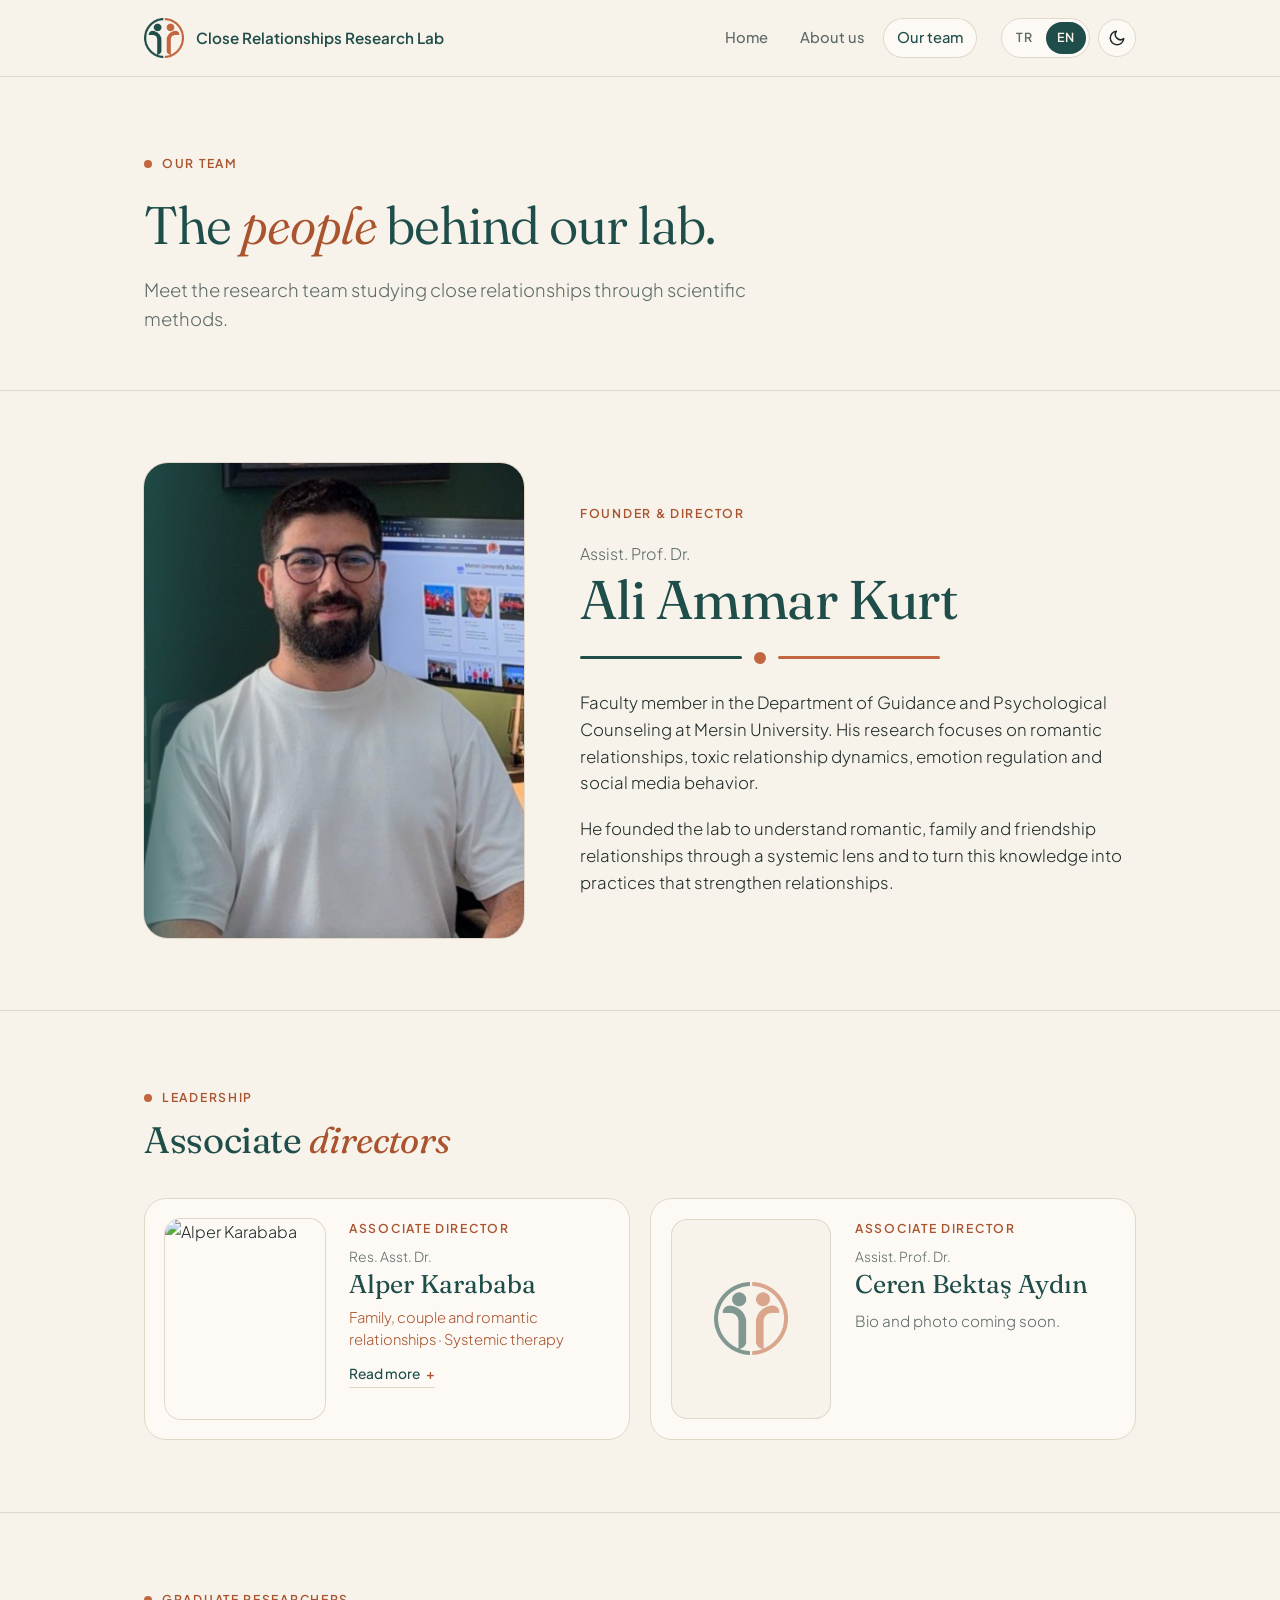
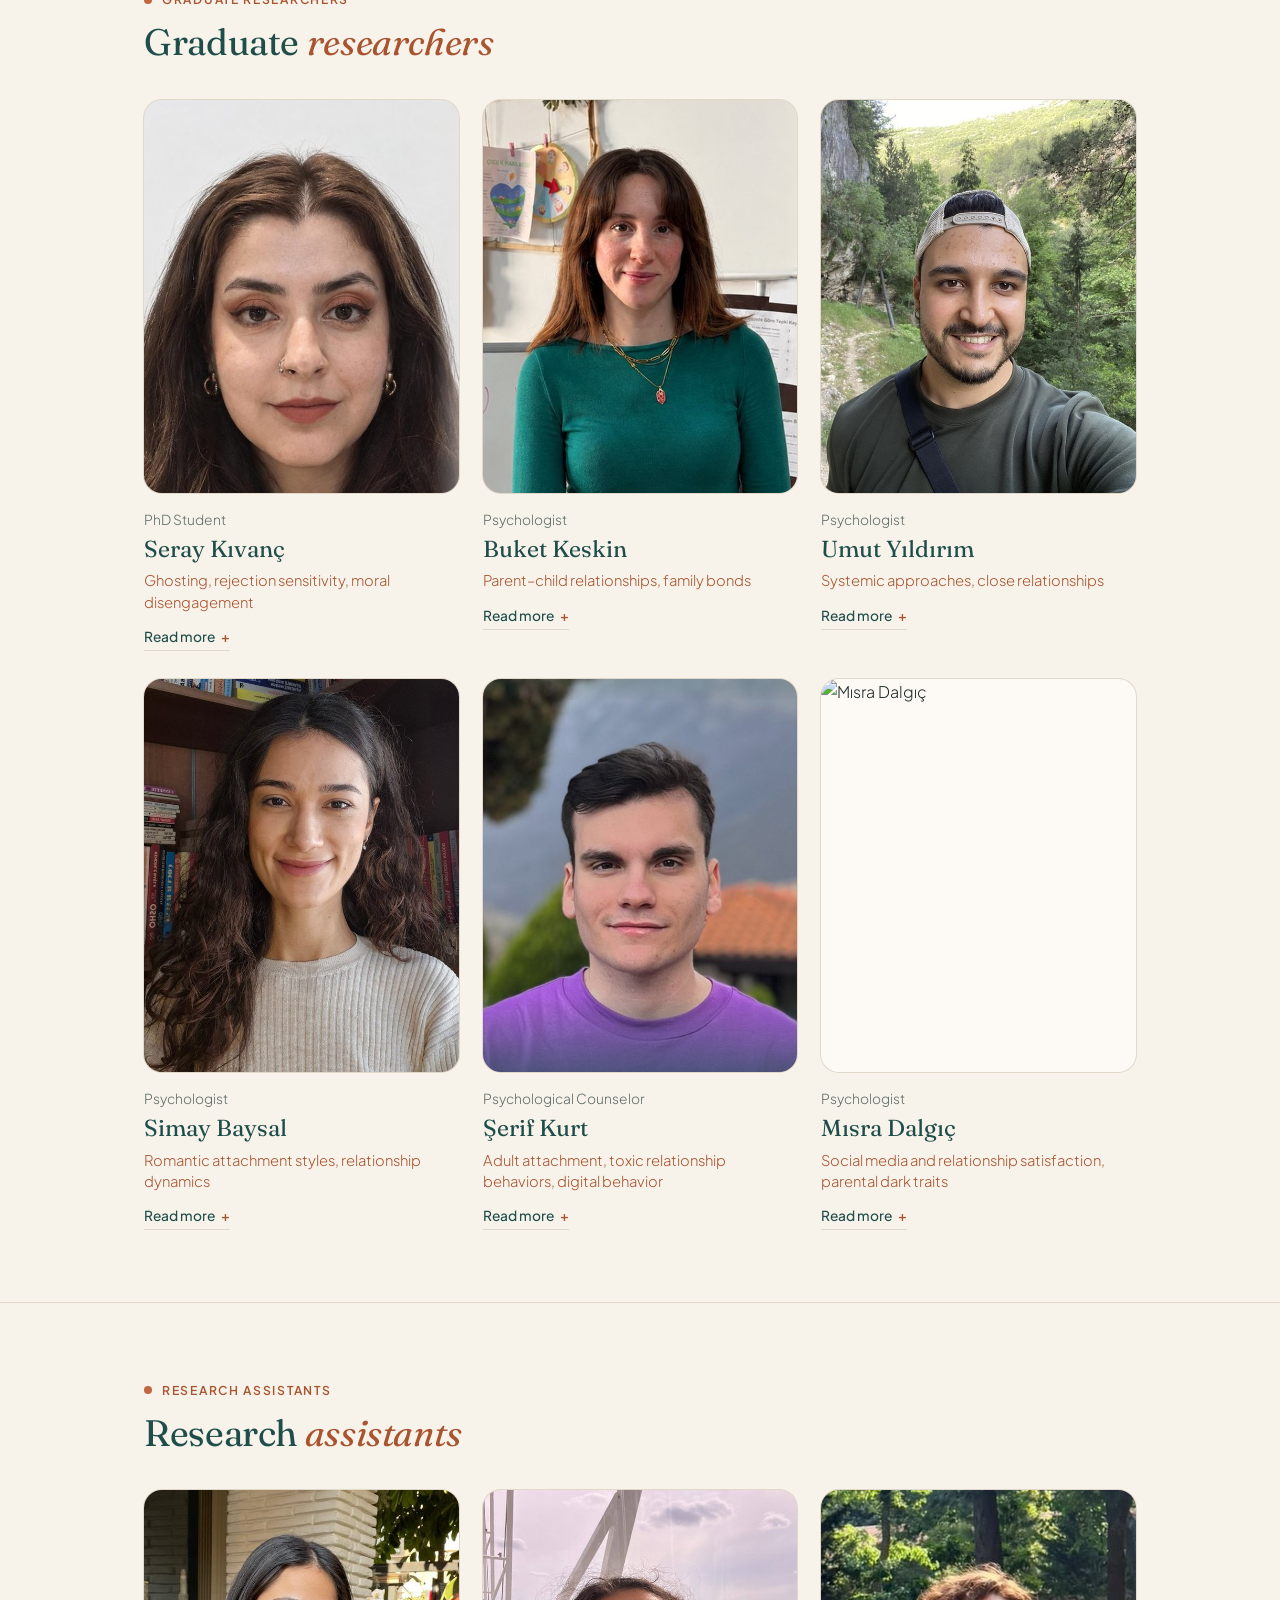
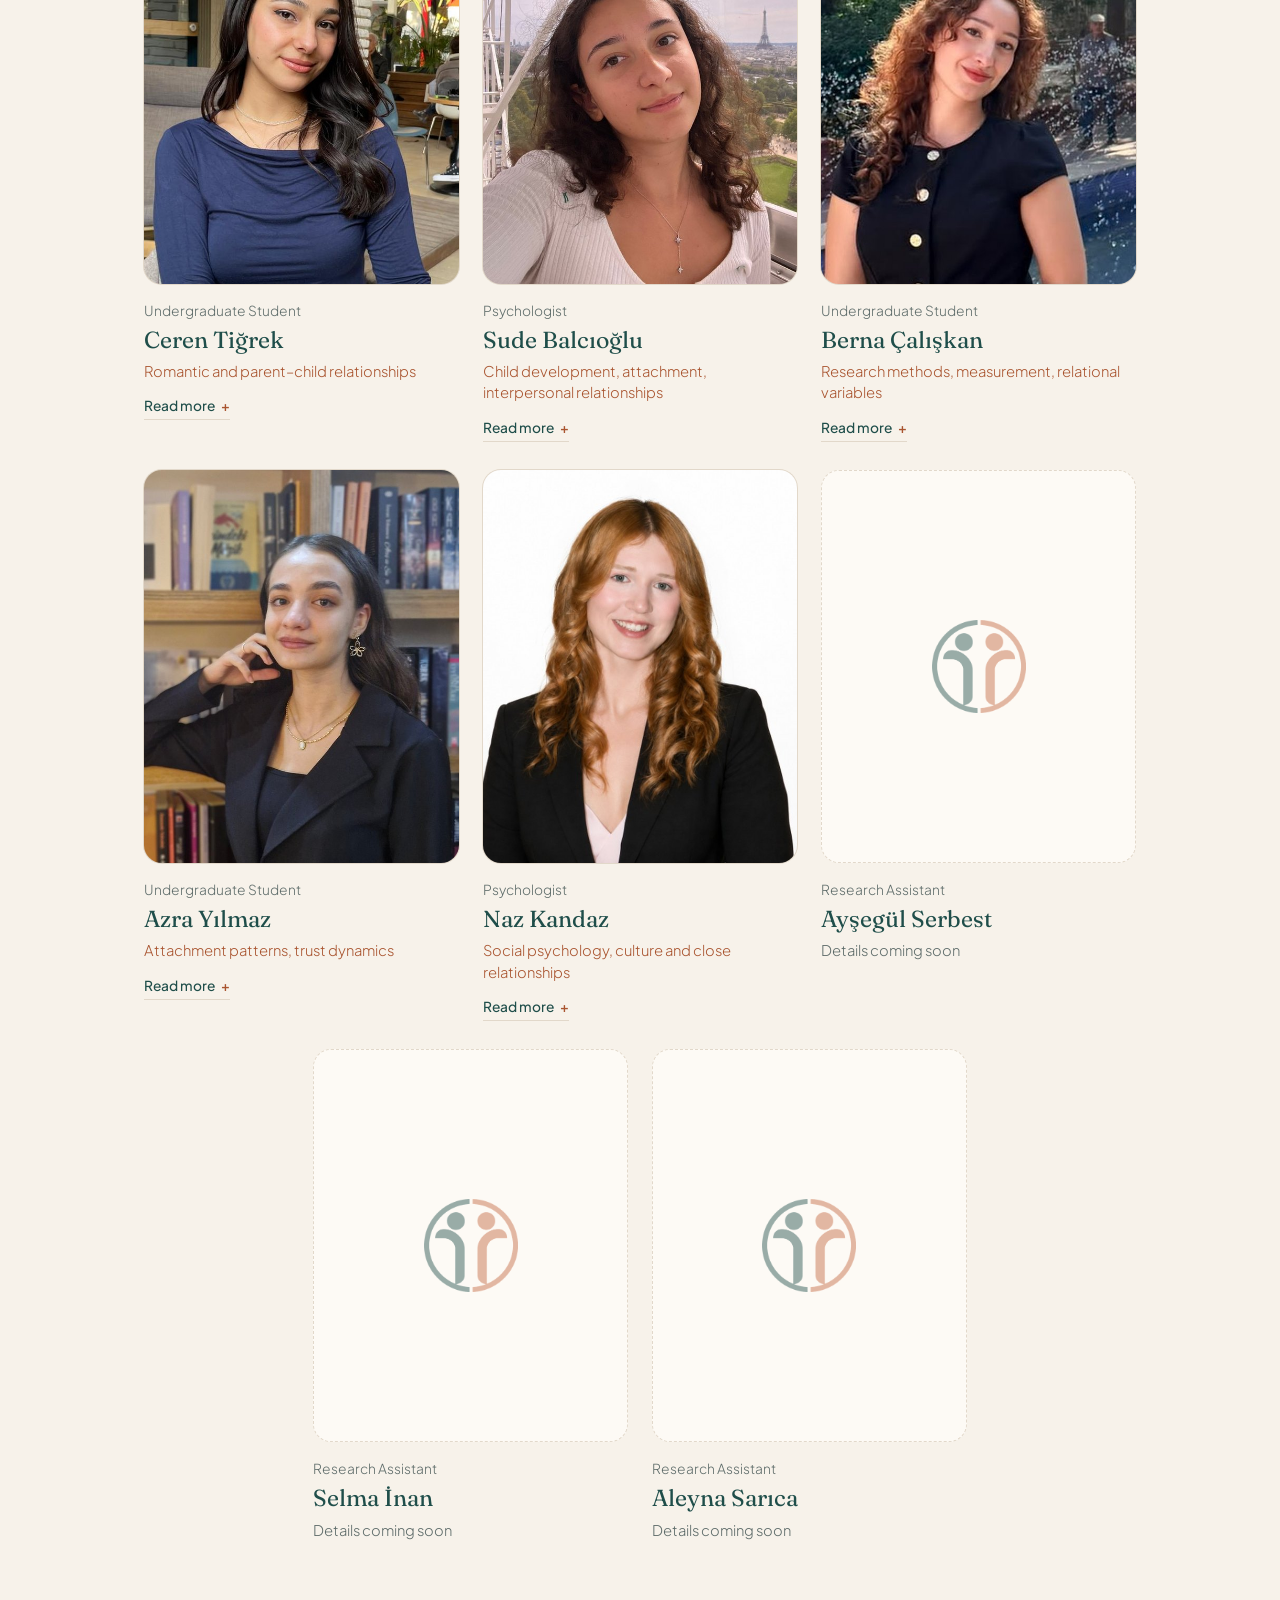
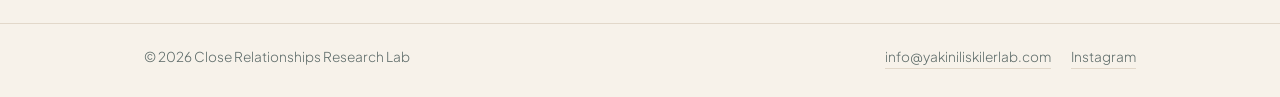
==== ekibimiz.html @ 4e453b3b "Add files via upload" ====
<!doctype html>
<html lang="tr"
  data-title-tr="Ekibimiz · Yakın İlişkiler Araştırma Laboratuvarı"
  data-title-en="Our team · Close Relationships Research Lab"
  data-desc-tr="Yakın İlişkiler Araştırma Laboratuvarı ekibi: kurucu ve laboratuvar direktörü Dr. Öğr. Üyesi Ali Ammar Kurt ve araştırma ekibimiz."
  data-desc-en="The team of the Close Relationships Research Lab: founder and director Assist. Prof. Dr. Ali Ammar Kurt and our research team.">
<head>
<meta charset="utf-8">
<meta name="viewport" content="width=device-width, initial-scale=1">
<title>Ekibimiz · Yakın İlişkiler Araştırma Laboratuvarı</title>
<meta name="description" content="Yakın İlişkiler Araştırma Laboratuvarı ekibi: kurucu ve laboratuvar direktörü Dr. Öğr. Üyesi Ali Ammar Kurt ve araştırma ekibimiz.">
<meta name="theme-color" content="#f7f2ea">
<meta property="og:title" content="Ekibimiz · Our team — Yakın İlişkiler Araştırma Laboratuvarı">
<meta property="og:description" content="Yakın ilişkilere bilimsel bir bakış · A scientific lens on close relationships">
<meta property="og:type" content="website">
<meta property="og:url" content="https://yakiniliskilerlab.com/ekibimiz">
<meta property="og:image" content="https://yakiniliskilerlab.com/logo-light.png">
<link rel="canonical" href="https://yakiniliskilerlab.com/ekibimiz">

<!-- Ziyaret sayacı: Cloudflare Web Analytics (çerezsiz) -->
<script type="module" src="https://static.cloudflareinsights.com/beacon.min.js" data-cf-beacon='{"token": "48c4dcce47294892a5597a2c69c73c7a"}'></script>
<link rel="icon" type="image/png" href="favicon.png">
<link rel="apple-touch-icon" href="apple-touch-icon.png">

<!-- Dil ve tema, sayfa çizilmeden önce belirlenir (yanıp sönmeyi önler) -->
<script>
(function () {
  var d = document.documentElement, l, t;
  try { l = localStorage.getItem("lang"); t = localStorage.getItem("theme"); } catch (e) {}
  var q = new URLSearchParams(location.search).get("lang");
  if (q === "tr" || q === "en") l = q;
  if (l !== "tr" && l !== "en") l = /^tr/i.test(navigator.language || "tr") ? "tr" : "en";
  d.lang = l;
  if (t === "light" || t === "dark") d.setAttribute("data-theme", t);
})();
</script>

<link rel="preconnect" href="https://fonts.googleapis.com">
<link rel="preconnect" href="https://fonts.gstatic.com" crossorigin>
<link href="https://fonts.googleapis.com/css2?family=Fraunces:ital,opsz,wght@0,9..144,300..600;1,9..144,300..600&family=Plus+Jakarta+Sans:wght@300;400;500;600&display=swap" rel="stylesheet">
<link rel="stylesheet" href="site.css?v=2026-10-20c">
<script src="site.js?v=2026-10-20c" defer></script>
</head>
<body>


<header class="site-header">
  <div class="wrap">
    <a class="brand" href="./">
      <img class="logo-light" src="mark-light.png" alt="" width="40" height="40">
      <img class="logo-dark" src="mark-dark.png" alt="" width="40" height="40">
      <span class="brand-text">
        <span data-l="tr">Yakın İlişkiler Araştırma Laboratuvarı</span>
        <span data-l="en">Close Relationships Research Lab</span>
      </span>
    </a>

    <nav class="site-nav" aria-label="Menü">
      <a href="./"><span data-l="tr">Ana Sayfa</span><span data-l="en">Home</span></a>
      <a href="hakkimizda"><span data-l="tr">Hakkımızda</span><span data-l="en">About us</span></a>
      <a href="ekibimiz" aria-current="page"><span data-l="tr">Ekibimiz</span><span data-l="en">Our team</span></a>
    </nav>

    <div class="controls">
      <div class="lang-switch" role="group" aria-label="Dil / Language">
        <button type="button" data-set-lang="tr" aria-pressed="true">TR</button>
        <button type="button" data-set-lang="en" aria-pressed="false">EN</button>
      </div>
      <button type="button" class="icon-btn" id="theme-toggle"
        aria-label="Koyu / açık tema" data-aria-tr="Koyu / açık tema" data-aria-en="Toggle dark / light theme">
        <svg class="icon-moon" viewBox="0 0 24 24" fill="none" stroke="currentColor" stroke-width="2" stroke-linecap="round" stroke-linejoin="round" aria-hidden="true"><path d="M21 12.8A9 9 0 1 1 11.2 3a7 7 0 0 0 9.8 9.8z"/></svg>
        <svg class="icon-sun" viewBox="0 0 24 24" fill="none" stroke="currentColor" stroke-width="2" stroke-linecap="round" aria-hidden="true"><circle cx="12" cy="12" r="4"/><path d="M12 2v2M12 20v2M4.9 4.9l1.4 1.4M17.7 17.7l1.4 1.4M2 12h2M20 12h2M4.9 19.1l1.4-1.4M17.7 6.3l1.4-1.4"/></svg>
      </button>
    </div>
  </div>
</header>

<main class="page">

  <section class="page-hero">
    <div class="wrap">
      <p class="eyebrow"><span data-l="tr">Ekibimiz</span><span data-l="en">Our team</span></p>
      <h1><span data-l="tr">Laboratuvarımızın <em>arkasındaki</em> insanlar.</span><span data-l="en">The <em>people</em> behind our lab.</span></h1>
      <p class="lead"><span data-l="tr">Yakın ilişkileri bilimsel yöntemlerle inceleyen araştırma ekibimizi tanıyın.</span><span data-l="en">Meet the research team studying close relationships through scientific methods.</span></p>
    </div>
  </section>

  <section class="section">
    <div class="wrap">
      <article class="person">
        <div class="person-photo">
          <img src="ali-ammar-kurt.jpg" width="800" height="1000" alt="Dr. Öğr. Üyesi Ali Ammar Kurt" loading="eager">
        </div>
        <div class="person-body">
          <p class="person-role"><span data-l="tr">Kurucu ve Laboratuvar Direktörü</span><span data-l="en">Founder &amp; Director</span></p>
          <p class="person-title"><span data-l="tr">Dr. Öğr. Üyesi</span><span data-l="en">Assist. Prof. Dr.</span></p>
          <h2 class="person-name">Ali Ammar Kurt</h2>
          <div class="divider" aria-hidden="true"><span></span></div>
          <div class="prose">
            <p><span data-l="tr">Mersin Üniversitesi Rehberlik ve Psikolojik Danışmanlık Anabilim Dalı’nda öğretim üyesi. Romantik ilişkiler, toksik ilişki dinamikleri, duygu düzenleme ve sosyal medya davranışları üzerine çalışıyor.</span><span data-l="en">Faculty member in the Department of Guidance and Psychological Counseling at Mersin University. His research focuses on romantic relationships, toxic relationship dynamics, emotion regulation and social media behavior.</span></p>
            <p><span data-l="tr">Laboratuvarı; romantik, aile ve arkadaşlık ilişkilerini sistemik bir bakışla anlamak ve bu bilgiyi ilişkileri güçlendiren uygulamalara dönüştürmek amacıyla kurdu.</span><span data-l="en">He founded the lab to understand romantic, family and friendship relationships through a systemic lens and to turn this knowledge into practices that strengthen relationships.</span></p>
          </div>
        </div>
      </article>
    </div>
  </section>

  <section class="section">
    <div class="wrap">
      <div class="section-head">
        <p class="eyebrow"><span data-l="tr">Yönetim</span><span data-l="en">Leadership</span></p>
        <h2><span data-l="tr">Direktör <em>yardımcıları</em></span><span data-l="en">Associate <em>directors</em></span></h2>
      </div>
      <div class="deputies">
        <article class="deputy">
          <div class="deputy-photo has-img"><img src="ekip/alper.jpg" width="600" height="750" alt="Alper Karababa" loading="lazy"></div>
          <div>
            <p class="person-role"><span data-l="tr">Direktör Yardımcısı</span><span data-l="en">Associate Director</span></p>
            <p class="member-title"><span data-l="tr">Dr. Arş. Gör.</span><span data-l="en">Res. Asst. Dr.</span></p><h3 class="deputy-name">Alper Karababa</h3>
            <p class="member-focus"><span data-l="tr">Aile, çift ve romantik ilişkiler · Sistemik terapi</span><span data-l="en">Family, couple and romantic relationships · Systemic therapy</span></p>
            <details>
              <summary><span data-l="tr">Devamını oku</span><span data-l="en">Read more</span></summary>
              <p><span data-l="tr">Muğla Sıtkı Koçman Üniversitesi Rehberlik ve Psikolojik Danışmanlık Anabilim Dalı’nda araştırma görevlisi; aynı zamanda sistemik terapist. Aile ilişkileri, çift ilişkileri ve romantik ilişkiler başlıca çalışma alanları arasında yer alıyor. Laboratuvarda direktör yardımcısı olarak araştırmaların kuramsal ve yöntemsel çerçevesine yön veriyor; sistemik bakışını ve terapötik deneyimini ekibin çalışmalarına taşıyarak yakın ilişkilere dair bilginin hem bilimsel hem de uygulamaya dönük biçimde üretilmesine katkı sunuyor.</span><span data-l="en">Research assistant in the Department of Guidance and Psychological Counseling at Muğla Sıtkı Koçman University and a systemic therapist. His main areas of work are family, couple and romantic relationships. As associate director, he helps shape the theoretical and methodological framework of the lab’s research, bringing his systemic perspective and therapeutic experience to the team so that knowledge about close relationships is produced in ways that are both scientific and practice-oriented.</span></p>
            </details>
          </div>
        </article>
        <article class="deputy">
          <div class="deputy-photo"><img class="logo-light" src="mark-light.png" alt=""><img class="logo-dark" src="mark-dark.png" alt=""></div>
          <div>
            <p class="person-role"><span data-l="tr">Direktör Yardımcısı</span><span data-l="en">Associate Director</span></p>
            <p class="member-title"><span data-l="tr">Dr. Öğr. Üyesi</span><span data-l="en">Assist. Prof. Dr.</span></p><h3 class="deputy-name">Ceren Bektaş Aydın</h3>
            <p class="deputy-bio"><span data-l="tr">Tanıtım metni ve fotoğraf yakında eklenecek.</span><span data-l="en">Bio and photo coming soon.</span></p>
          </div>
        </article>
      </div>
    </div>
  </section>
  <section class="section">
    <div class="wrap">
      <div class="section-head">
        <p class="eyebrow"><span data-l="tr">Lisansüstü araştırmacılar</span><span data-l="en">Graduate researchers</span></p>
        <h2><span data-l="tr">Lisansüstü <em>araştırmacılar</em></span><span data-l="en">Graduate <em>researchers</em></span></h2>
      </div>
      <div class="members">
        <article class="member">
          <img src="ekip/seray.jpg" width="600" height="750" alt="Seray Kıvanç" loading="lazy">
          <p class="member-title"><span data-l="tr">Doktora Öğrencisi</span><span data-l="en">PhD Student</span></p>
          <h3 class="member-name">Seray Kıvanç</h3>
          <p class="member-focus"><span data-l="tr">Hayaletleme (ghosting), reddedilme duyarlılığı, ahlaki uzaklaşma</span><span data-l="en">Ghosting, rejection sensitivity, moral disengagement</span></p>
          <details>
            <summary><span data-l="tr">Devamını oku</span><span data-l="en">Read more</span></summary>
            <p><span data-l="tr">İstanbul Üniversitesi Psikoloji Bölümü mezunu; Mersin Üniversitesi Sosyal Psikoloji Anabilim Dalı’nda TÜBİTAK 2211 bursiyeri olarak doktora çalışmalarını sürdürüyor. Yakın ilişkilerde hayaletleme (ghosting), reddedilme duyarlılığı ve ahlaki uzaklaşma üzerine çalışıyor; bu alanlarda ölçek geliştirme ve uyarlama çalışmaları yürütüyor. 2026’da Erasmus+ kapsamında Milano-Bicocca Üniversitesi ConnectLab’de araştırma stajı yaptı. Laboratuvarda, hayaletlemeye verilen tepkilerin romantik ve arkadaşlık ilişkilerinde nasıl farklılaştığını inceleyen çok günlü deneysel bir çalışmayı hayata geçirmeyi hedefliyor.</span><span data-l="en">A graduate of the Department of Psychology at Istanbul University, she is pursuing her PhD in the Department of Social Psychology at Mersin University as a TÜBİTAK 2211 scholar. Her work focuses on ghosting, rejection sensitivity and moral disengagement in close relationships, including scale development and adaptation studies in these areas. In 2026 she completed a research internship at ConnectLab, University of Milano-Bicocca, through the Erasmus+ programme. In the lab, she aims to carry out a multi-day experimental study on how responses to ghosting differ across romantic relationships and friendships.</span></p>
          </details>
        </article>
        <article class="member">
          <img src="ekip/buket.jpg" width="600" height="750" alt="Buket Keskin" loading="lazy">
          <p class="member-title"><span data-l="tr">Psikolog</span><span data-l="en">Psychologist</span></p>
          <h3 class="member-name">Buket Keskin</h3>
          <p class="member-focus"><span data-l="tr">Ebeveyn–çocuk ilişkisi, aile içi bağlar</span><span data-l="en">Parent–child relationships, family bonds</span></p>
          <details>
            <summary><span data-l="tr">Devamını oku</span><span data-l="en">Read more</span></summary>
            <p><span data-l="tr">Mersin Üniversitesi Psikoloji Bölümü mezunu; 2026’dan bu yana Mersin Üniversitesi’nde Aile Eğitimi ve Danışmanlığı yüksek lisansını sürdürüyor. Laboratuvarda özellikle ebeveyn–çocuk ilişkisine odaklanıyor; aile içi bağların çocuğun gelişimi ve iyi oluşu üzerindeki rolünü anlamaya yönelik çalışmalar yapmayı hedefliyor.</span><span data-l="en">A graduate of the Department of Psychology at Mersin University, she has been pursuing a master’s degree in Family Education and Counseling at Mersin University since 2026. In the lab she focuses especially on the parent–child relationship and aims to study the role of family bonds in children’s development and well-being.</span></p>
          </details>
        </article>
        <article class="member">
          <img src="ekip/umut.jpg" width="600" height="750" alt="Umut Yıldırım" loading="lazy">
          <p class="member-title"><span data-l="tr">Psikolog</span><span data-l="en">Psychologist</span></p>
          <h3 class="member-name">Umut Yıldırım</h3>
          <p class="member-focus"><span data-l="tr">Sistemik yaklaşım, yakın ilişkiler</span><span data-l="en">Systemic approaches, close relationships</span></p>
          <details>
            <summary><span data-l="tr">Devamını oku</span><span data-l="en">Read more</span></summary>
            <p><span data-l="tr">Dokuz Eylül Üniversitesi Psikoloji Bölümü mezunu; Mersin Üniversitesi’nde Aile Eğitimi ve Danışmanlığı alanında tezli yüksek lisansını sürdürüyor. Sistemik yaklaşımların yakın ilişkileri anlamada güçlü bir çerçeve sunduğuna inanıyor ve laboratuvarda bu bakışı araştırmalara taşımayı hedefliyor. Spor ve teknolojiyle de ilgileniyor.</span><span data-l="en">A graduate of the Department of Psychology at Dokuz Eylül University, he is pursuing a thesis-based master’s degree in Family Education and Counseling at Mersin University. He believes systemic approaches offer a powerful framework for understanding close relationships and aims to bring this perspective into the lab’s research. He is also interested in sports and technology.</span></p>
          </details>
        </article>
        <article class="member">
          <img src="ekip/simay.jpg" width="600" height="750" alt="Simay Baysal" loading="lazy">
          <p class="member-title"><span data-l="tr">Psikolog</span><span data-l="en">Psychologist</span></p>
          <h3 class="member-name">Simay Baysal</h3>
          <p class="member-focus"><span data-l="tr">Romantik bağlanma stilleri, ilişki dinamikleri</span><span data-l="en">Romantic attachment styles, relationship dynamics</span></p>
          <details>
            <summary><span data-l="tr">Devamını oku</span><span data-l="en">Read more</span></summary>
            <p><span data-l="tr">Yeditepe Üniversitesi Psikoloji Bölümü’nün ardından Roma Sapienza Üniversitesi’nde Klinik Psikoseksoloji yüksek lisansını tamamladı; tezinde bağlanma stillerinin cinsel isteğe etkisini inceledi. Laboratuvarda romantik bağlanma stillerinin ilişki dinamiklerindeki rolüne odaklanan araştırmalar yürütmeyi hedefliyor.</span><span data-l="en">After graduating from the Department of Psychology at Yeditepe University, she completed a master’s degree in Clinical Psychosexology at Sapienza University of Rome, where her thesis examined the effect of attachment styles on sexual desire. In the lab, she aims to conduct research on the role of romantic attachment styles in relationship dynamics.</span></p>
          </details>
        </article>
        <article class="member">
          <img src="ekip/serif.jpg" width="600" height="750" alt="Şerif Kurt" loading="lazy">
          <p class="member-title"><span data-l="tr">Psikolojik Danışman</span><span data-l="en">Psychological Counselor</span></p>
          <h3 class="member-name">Şerif Kurt</h3>
          <p class="member-focus"><span data-l="tr">Yetişkin bağlanması, toksik ilişki davranışları, dijital davranışlar</span><span data-l="en">Adult attachment, toxic relationship behaviors, digital behavior</span></p>
          <details>
            <summary><span data-l="tr">Devamını oku</span><span data-l="en">Read more</span></summary>
            <p><span data-l="tr">Mersin Üniversitesi Psikolojik Danışmanlık ve Rehberlik Bölümü mezunu; Bahçeşehir Üniversitesi’nde aynı alanda yüksek lisans öğrenimini sürdürüyor. Yetişkin bağlanma süreçlerine odaklanıyor ve bu alanda bir Türkçe uyarlama çalışması yürütüyor; ayrıca çoklu ekran bağımlılığı ve “doomscrolling” gibi dijital davranışların genç yetişkinlerin özgüvenine etkilerini inceleyen araştırmaları bulunuyor. Laboratuvarda toksik ilişki davranışları, partnerler arası ilişkisel bağımlılık ve ilişkide otantiklik dinamikleri üzerine derinleşmeyi hedefliyor.</span><span data-l="en">A graduate of the Department of Psychological Counseling and Guidance at Mersin University, he is pursuing a master’s degree in the same field at Bahçeşehir University. He focuses on adult attachment processes and is conducting a Turkish adaptation study in this area; he has also studied how digital behaviors such as multi-screen addiction and doomscrolling affect young adults’ self-esteem. In the lab, he aims to deepen his work on toxic relationship behaviors, relational dependency between partners and authenticity in relationships.</span></p>
          </details>
        </article>
        <article class="member">
          <img src="ekip/misra.jpg" width="600" height="750" alt="Mısra Dalgıç" loading="lazy">
          <p class="member-title"><span data-l="tr">Psikolog</span><span data-l="en">Psychologist</span></p>
          <h3 class="member-name">Mısra Dalgıç</h3>
          <p class="member-focus"><span data-l="tr">Sosyal medya ve ilişki doyumu, ebeveynlerin karanlık kişilik özellikleri</span><span data-l="en">Social media and relationship satisfaction, parental dark traits</span></p>
          <details>
            <summary><span data-l="tr">Devamını oku</span><span data-l="en">Read more</span></summary>
            <p><span data-l="tr">Özyeğin Üniversitesi Psikoloji Bölümü’nden 2024’te mezun oldu; bir yıl kurumsal sektörde çalıştıktan sonra Erasmus University Rotterdam’da Klinik Psikoloji yüksek lisansını 2026’da tamamladı. Sosyal medya kullanımının ilişki doyumu ve psikoza yatkınlıkla ilişkisi ile ebeveynlerin karanlık kişilik özelliklerinin (dark traits) çocuklara aktarımı ve bunun ebeveyn–çocuk ilişkisine yansımaları ilgi alanları arasında yer alıyor. Laboratuvarda bu konuları yakın ilişkiler perspektifinden ele alan araştırmalara katkı sunmayı hedefliyor.</span><span data-l="en">She graduated from the Department of Psychology at Özyeğin University in 2024 and, after a year in the corporate sector, completed a master’s degree in Clinical Psychology at Erasmus University Rotterdam in 2026. Her interests include how social media use relates to relationship satisfaction and psychosis proneness, and the transmission of parents’ dark personality traits to their children and its reflections on the parent–child relationship. In the lab she aims to contribute to research that approaches these topics from a close-relationships perspective.</span></p>
          </details>
        </article>
      </div>
    </div>
  </section>
  <section class="section">
    <div class="wrap">
      <div class="section-head">
        <p class="eyebrow"><span data-l="tr">Araştırma asistanları</span><span data-l="en">Research assistants</span></p>
        <h2><span data-l="tr">Araştırma <em>asistanları</em></span><span data-l="en">Research <em>assistants</em></span></h2>
      </div>
      <div class="members">
        <article class="member">
          <img src="ekip/ceren.jpg" width="600" height="750" alt="Ceren Tiğrek" loading="lazy">
          <p class="member-title"><span data-l="tr">Lisans Öğrencisi</span><span data-l="en">Undergraduate Student</span></p>
          <h3 class="member-name">Ceren Tiğrek</h3>
          <p class="member-focus"><span data-l="tr">Romantik ilişkiler, ebeveyn–çocuk ilişkileri</span><span data-l="en">Romantic and parent–child relationships</span></p>
          <details>
            <summary><span data-l="tr">Devamını oku</span><span data-l="en">Read more</span></summary>
            <p><span data-l="tr">Mersin Üniversitesi Psikolojik Danışmanlık ve Rehberlik Bölümü 3. sınıf öğrencisi. Laboratuvarda en çok romantik ilişkiler ile ebeveyn–çocuk ilişkilerine ilgi duyuyor. Araştırma sürecinin özellikle saha çalışmaları ve literatür taraması aşamalarında etkin rol almayı; kuramsal birikimi sahadan gelen verilerle buluşturarak yakın ilişkilere dair bilimsel bilgiye katkı sunmayı hedefliyor.</span><span data-l="en">A third-year student in the Department of Psychological Counseling and Guidance at Mersin University. In the lab she is most interested in romantic and parent–child relationships. She aims to take an active role especially in fieldwork and literature reviews, bringing theory together with field data to contribute to scientific knowledge on close relationships.</span></p>
          </details>
        </article>
        <article class="member">
          <img src="ekip/sude.jpg" width="600" height="750" alt="Sude Balcıoğlu" loading="lazy">
          <p class="member-title"><span data-l="tr">Psikolog</span><span data-l="en">Psychologist</span></p>
          <h3 class="member-name">Sude Balcıoğlu</h3>
          <p class="member-focus"><span data-l="tr">Çocuk gelişimi, bağlanma, kişilerarası ilişkiler</span><span data-l="en">Child development, attachment, interpersonal relationships</span></p>
          <details>
            <summary><span data-l="tr">Devamını oku</span><span data-l="en">Read more</span></summary>
            <p><span data-l="tr">Aix-Marseille Üniversitesi Psikoloji Bölümü mezunu. Çocuk gelişimi, bağlanma kuramı ve kişilerarası ilişkiler başlıca ilgi alanları arasında yer alıyor. Laboratuvarda araştırma sürecinin farklı aşamalarında, özellikle veri toplama sürecinde etkin rol alarak ekibin çalışmalarına katkı sunmayı hedefliyor.</span><span data-l="en">A graduate of the Department of Psychology at Aix-Marseille University. Her main interests include child development, attachment theory and interpersonal relationships. In the lab she aims to contribute to the team’s work at different stages of research, especially data collection.</span></p>
          </details>
        </article>
        <article class="member">
          <img src="ekip/berna.jpg" width="600" height="750" alt="Berna Çalışkan" loading="lazy">
          <p class="member-title"><span data-l="tr">Lisans Öğrencisi</span><span data-l="en">Undergraduate Student</span></p>
          <h3 class="member-name">Berna Çalışkan</h3>
          <p class="member-focus"><span data-l="tr">Araştırma yöntemleri, ölçme, ilişkisel değişkenler</span><span data-l="en">Research methods, measurement, relational variables</span></p>
          <details>
            <summary><span data-l="tr">Devamını oku</span><span data-l="en">Read more</span></summary>
            <p><span data-l="tr">İstanbul Ticaret Üniversitesi Psikoloji Bölümü 4. sınıf öğrencisi. Araştırma yöntemleri, istatistik, ölçme ve değerlendirme ile psikolojik testler alanlarında aldığı derslerle araştırmaya sağlam bir temel oluşturuyor. Yakın ilişkileri psikolojinin merkezî konularından biri olarak görüyor ve ilişkisel değişkenler arasındaki bağlantıları merak ediyor. Laboratuvarda nitelikli bir araştırmanın tüm aşamalarını deneyimleyerek bilimsel üretime katkı sunmayı hedefliyor.</span><span data-l="en">A fourth-year student in the Department of Psychology at Istanbul Commerce University. Her coursework in research methods, statistics, measurement and psychological testing gives her a solid foundation for research. She sees close relationships as one of psychology’s central topics and is curious about the links between relational variables. In the lab she aims to experience every stage of high-quality research and contribute to scientific output.</span></p>
          </details>
        </article>
        <article class="member">
          <img src="ekip/azra.jpg" width="600" height="750" alt="Azra Yılmaz" loading="lazy">
          <p class="member-title"><span data-l="tr">Lisans Öğrencisi</span><span data-l="en">Undergraduate Student</span></p>
          <h3 class="member-name">Azra Yılmaz</h3>
          <p class="member-focus"><span data-l="tr">Bağlanma örüntüleri, güven dinamikleri</span><span data-l="en">Attachment patterns, trust dynamics</span></p>
          <details>
            <summary><span data-l="tr">Devamını oku</span><span data-l="en">Read more</span></summary>
            <p><span data-l="tr">Mersin Üniversitesi Psikolojik Danışmanlık ve Rehberlik Bölümü öğrencisi. İnsanların birbirleriyle kurduğu bağları ve bu bağların ardındaki psikolojik mekanizmaları anlamaya derin bir merak duyuyor. Özellikle bağlanma örüntülerine; erken dönem ebeveyn–çocuk ilişkisinde şekillenen güven dinamiklerinin yetişkinlikte partner seçimine, arkadaşlık ilişkilerine ve çatışma çözme biçimlerine yansımasına ilgi duyuyor. Laboratuvarda veri toplama ve literatür taraması süreçlerinde etkin rol almayı hedefliyor.</span><span data-l="en">A student in the Department of Psychological Counseling and Guidance at Mersin University. She is deeply curious about the bonds people form and the psychological mechanisms behind them — especially attachment patterns, and how trust dynamics shaped in the early parent–child relationship are reflected in adult partner choice, friendships and conflict resolution. In the lab she aims to take an active role in data collection and literature reviews.</span></p>
          </details>
        </article>
        <article class="member">
          <img src="ekip/naz.jpg" width="600" height="750" alt="Naz Kandaz" loading="lazy">
          <p class="member-title"><span data-l="tr">Psikolog</span><span data-l="en">Psychologist</span></p>
          <h3 class="member-name">Naz Kandaz</h3>
          <p class="member-focus"><span data-l="tr">Sosyal psikoloji, kültür ve yakın ilişkiler</span><span data-l="en">Social psychology, culture and close relationships</span></p>
          <details>
            <summary><span data-l="tr">Devamını oku</span><span data-l="en">Read more</span></summary>
            <p><span data-l="tr">Yeditepe Üniversitesi İngilizce Psikoloji Bölümü mezunu. Sosyal psikoloji, kişilerarası ilişkiler ve bireysel deneyimlerin toplumsal ve kültürel bağlam içinde şekillenmesi akademik ilgi alanlarının merkezinde yer alıyor. Özellikle yakın ilişkilerin duygu, düşünce, davranış ve psikolojik iyi oluş üzerindeki etkilerine ve ilişkisel süreçlerin kültürel bağlamda nasıl farklılaştığına odaklanıyor. Laboratuvarda romantik ve diğer yakın ilişkilerin bilimsel yöntemlerle incelenmesine katkı sunmayı hedefliyor.</span><span data-l="en">A graduate of the English-medium Department of Psychology at Yeditepe University. Her interests center on social psychology, interpersonal relationships and how individual experience is shaped by social and cultural context — especially the effects of close relationships on emotion, cognition, behavior and well-being, and how relational processes differ across cultures. In the lab she aims to contribute to the scientific study of romantic and other close relationships.</span></p>
          </details>
        </article>
        <article class="member pending">
          <div class="member-ph"><img class="logo-light" src="mark-light.png" alt=""><img class="logo-dark" src="mark-dark.png" alt=""></div>
          <p class="member-title"><span data-l="tr">Araştırma Asistanı</span><span data-l="en">Research Assistant</span></p>
          <h3 class="member-name">Ayşegül Serbest</h3>
          <p class="member-focus"><span data-l="tr">Bilgiler yakında eklenecek</span><span data-l="en">Details coming soon</span></p>
        </article>
        <article class="member pending">
          <div class="member-ph"><img class="logo-light" src="mark-light.png" alt=""><img class="logo-dark" src="mark-dark.png" alt=""></div>
          <p class="member-title"><span data-l="tr">Araştırma Asistanı</span><span data-l="en">Research Assistant</span></p>
          <h3 class="member-name">Selma İnan</h3>
          <p class="member-focus"><span data-l="tr">Bilgiler yakında eklenecek</span><span data-l="en">Details coming soon</span></p>
        </article>
        <article class="member pending">
          <div class="member-ph"><img class="logo-light" src="mark-light.png" alt=""><img class="logo-dark" src="mark-dark.png" alt=""></div>
          <p class="member-title"><span data-l="tr">Araştırma Asistanı</span><span data-l="en">Research Assistant</span></p>
          <h3 class="member-name">Aleyna Sarıca</h3>
          <p class="member-focus"><span data-l="tr">Bilgiler yakında eklenecek</span><span data-l="en">Details coming soon</span></p>
        </article>
      </div>
    </div>
  </section>

</main>

<footer class="site-footer">
  <div class="wrap">
    <span>© <span data-year>2026</span>
      <span data-l="tr">Yakın İlişkiler Araştırma Laboratuvarı</span>
      <span data-l="en">Close Relationships Research Lab</span>
    </span>
    <span class="footer-links">
      <a href="mailto:info@yakiniliskilerlab.com">info@yakiniliskilerlab.com</a>
      <a href="https://www.instagram.com/yakin.iliskiler.lab/" target="_blank" rel="noopener">Instagram</a>
    </span>
  </div>
</footer>

</body>
</html>
---- site.css ----
/* ============================================================
   Yakın İlişkiler Araştırma Laboratuvarı — ortak stil dosyası
   Tüm sayfalar bu dosyayı kullanır.
   ============================================================ */

/* ---------- Renk paleti (logo ile uyumlu) ---------- */
:root {
  --teal: #1f4e4a;          /* logo koyu yeşil */
  --terra: #c1663f;         /* logo turuncu */

  --bg: #f7f2ea;            /* krem zemin */
  --surface: #fdfaf5;
  --ink: #1f2b2a;
  --muted: #5d6b69;
  --line: #e2d8ca;
  --accent: var(--terra);
  --accent-ink: #a9542f;    /* metin üzerinde yeterli kontrast için koyu turuncu */
  --brand: var(--teal);
  --on-brand: #f7f2ea;
  color-scheme: light;
}

:root[data-theme="dark"] {
  --bg: #132523;
  --surface: #1a2f2d;
  --ink: #f2ebe1;
  --muted: #a9b8b5;
  --line: #2c4441;
  --accent: #d97a52;
  --accent-ink: #e58c65;
  --brand: #f2ebe1;
  --on-brand: #132523;
  color-scheme: dark;
}

/* ---------- Dil görünürlüğü ---------- */
html[lang="tr"] [data-l="en"],
html[lang="en"] [data-l="tr"] { display: none !important; }

/* ---------- Tema'ya göre logo ---------- */
.logo-dark { display: none; }
:root[data-theme="dark"] .logo-light { display: none; }
:root[data-theme="dark"] .logo-dark { display: block; }

/* ---------- Temel ---------- */
* { box-sizing: border-box; margin: 0; padding: 0; }
html { -webkit-text-size-adjust: 100%; }
body {
  background: var(--bg);
  color: var(--ink);
  font-family: "Plus Jakarta Sans", system-ui, sans-serif;
  font-weight: 300;
  line-height: 1.6;
  min-height: 100vh;
  display: flex;
  flex-direction: column;
  -webkit-font-smoothing: antialiased;
  transition: background-color .25s, color .25s;
}
a { color: inherit; }
img { max-width: 100%; }
:focus-visible { outline: 2px solid var(--accent); outline-offset: 3px; border-radius: 6px; }

.wrap { width: 100%; max-width: 1040px; margin: 0 auto; padding: 0 24px; }

/* ---------- Üst bar ---------- */
.site-header { padding: 18px 0; border-bottom: 1px solid var(--line); }
.site-header .wrap { display: flex; align-items: center; justify-content: space-between; gap: 16px; }
.brand { display: flex; align-items: center; gap: 12px; text-decoration: none; min-width: 0; }
.brand img { width: 40px; height: auto; flex: none; }
.brand-text { font-weight: 600; font-size: .95rem; line-height: 1.2; color: var(--brand); }

.controls { display: flex; align-items: center; gap: 8px; flex: none; }
.lang-switch {
  display: inline-flex; padding: 3px; gap: 2px;
  background: var(--surface); border: 1px solid var(--line); border-radius: 999px;
}
.lang-switch button {
  font: inherit; font-size: .78rem; font-weight: 600; letter-spacing: .06em;
  padding: 6px 11px; border: 0; border-radius: 999px; cursor: pointer;
  background: transparent; color: var(--muted);
}
.lang-switch button[aria-pressed="true"] { background: var(--brand); color: var(--on-brand); }
.icon-btn {
  width: 38px; height: 38px; display: grid; place-items: center;
  background: var(--surface); border: 1px solid var(--line); border-radius: 50%;
  color: var(--ink); cursor: pointer;
}
.icon-btn:hover, .lang-switch button:hover:not([aria-pressed="true"]) { color: var(--accent-ink); }
.icon-btn svg { width: 18px; height: 18px; }
.icon-sun { display: none; }
:root[data-theme="dark"] .icon-sun { display: block; }
:root[data-theme="dark"] .icon-moon { display: none; }

/* ---------- Ana içerik: yakında ---------- */
.hero { flex: 1; display: flex; align-items: center; padding: 64px 0 72px; }
.hero .wrap { display: grid; grid-template-columns: minmax(0, 1fr) minmax(0, 1.1fr); gap: 64px; align-items: center; }
.hero-logo { display: flex; justify-content: center; }
.hero-logo img { width: 100%; max-width: 380px; height: auto; }

.eyebrow {
  display: inline-flex; align-items: center; gap: 10px;
  font-size: .76rem; font-weight: 600; text-transform: uppercase; letter-spacing: .14em;
  color: var(--accent-ink); margin-bottom: 22px;
}
.eyebrow::before {
  content: ""; width: 8px; height: 8px; border-radius: 50%; background: var(--accent);
  animation: pulse 2.4s ease-in-out infinite;
}
@keyframes pulse { 0%,100% { opacity: 1; transform: scale(1); } 50% { opacity: .35; transform: scale(.7); } }

h1 {
  font-family: "Fraunces", Georgia, serif; font-weight: 350;
  font-size: clamp(2.2rem, 5.2vw, 3.7rem); line-height: 1.08; letter-spacing: -.02em;
  color: var(--brand); margin-bottom: 22px;
}
h1 em { font-style: italic; font-weight: 350; color: var(--accent-ink); }
.lead { font-weight: 300; font-size: clamp(1rem, 1.8vw, 1.15rem); color: var(--muted); max-width: 520px; margin-bottom: 30px; }

.divider { display: flex; align-items: center; gap: 12px; max-width: 520px; margin-bottom: 26px; }
.divider::before, .divider::after { content: ""; flex: 1; height: 3px; border-radius: 3px; }
.divider::before { background: var(--brand); }
.divider::after { background: var(--accent); }
.divider span { width: 12px; height: 12px; border-radius: 50%; background: var(--accent); }

.soon { font-family: "Fraunces", Georgia, serif; font-weight: 350; font-size: 1.35rem; color: var(--ink); margin-bottom: 18px; }

.ig {
  display: inline-flex; align-items: center; gap: 14px;
  padding: 12px 22px 12px 12px;
  background: var(--surface); border: 1px solid var(--line); border-radius: 999px;
  text-decoration: none; font-weight: 500;
  transition: border-color .2s, transform .2s;
}
.ig:hover { border-color: var(--accent); transform: translateY(-2px); }
.ig .dot {
  width: 38px; height: 38px; border-radius: 50%; flex: none;
  background: var(--accent); color: #fff; display: grid; place-items: center;
}
.ig .dot svg { width: 18px; height: 18px; }
.ig small { display: block; font-size: .75rem; font-weight: 400; color: var(--muted); line-height: 1.2; }
.ig > span:last-child { line-height: 1.35; }

/* ---------- Alt bilgi ---------- */
.site-footer { border-top: 1px solid var(--line); padding: 22px 0 28px; font-size: .85rem; color: var(--muted); }
.site-footer .wrap { display: flex; justify-content: space-between; gap: 12px; flex-wrap: wrap; }

/* ---------- Mobil ---------- */
@media (max-width: 760px) {
  .hero { padding: 40px 0 56px; }
  .hero .wrap { grid-template-columns: 1fr; gap: 36px; text-align: center; }
  .hero-logo img { max-width: 240px; }
  .lead, .divider { margin-left: auto; margin-right: auto; }
}
@media (max-width: 520px) {
  .wrap { padding: 0 16px; }
  .brand-text { display: none; }
}
@media (prefers-reduced-motion: reduce) {
  *, *::before { animation: none !important; transition: none !important; }
}

/* ============================================================
   Üst menü
   ============================================================ */
.site-nav { display: flex; gap: 4px; margin-left: auto; margin-right: 8px; }
.site-nav a {
  text-decoration: none; font-size: .92rem; font-weight: 500;
  padding: 8px 14px; border-radius: 999px; color: var(--muted);
  transition: color .2s, background-color .2s;
}
.site-nav a:hover { color: var(--brand); }
.site-nav a[aria-current="page"] { color: var(--brand); background: var(--surface); box-shadow: inset 0 0 0 1px var(--line); }

@media (max-width: 760px) {
  .site-header { padding: 14px 0 0; }
  .site-header .wrap { flex-wrap: wrap; row-gap: 10px; }
  .site-nav {
    order: 3; width: 100%; margin: 0; padding: 6px 0 8px;
    border-top: 1px solid var(--line); overflow-x: auto; gap: 2px;
  }
  .site-nav a { padding: 8px 12px; white-space: nowrap; }
}

/* ============================================================
   Ana sayfa — düğme satırı
   ============================================================ */
.cta-row { display: flex; flex-wrap: wrap; gap: 12px; align-items: center; }
.btn {
  display: inline-flex; align-items: center; gap: 10px;
  padding: 14px 22px; border-radius: 999px; text-decoration: none;
  font-weight: 500; background: var(--brand); color: var(--on-brand);
  transition: transform .2s, opacity .2s;
}
.btn:hover { transform: translateY(-2px); opacity: .92; }
.btn svg { width: 16px; height: 16px; }
@media (max-width: 760px) { .cta-row { justify-content: center; } }

/* ============================================================
   İç sayfalar (Hakkımızda vb.)
   ============================================================ */
.page { flex: 1; }
.page-hero { padding: 72px 0 56px; border-bottom: 1px solid var(--line); }
.page-hero h1 { max-width: 820px; font-size: clamp(2rem, 4.6vw, 3.3rem); }
.page-hero .lead { max-width: 640px; margin-bottom: 0; }

.section { padding: 72px 0; border-bottom: 1px solid var(--line); }
.section:last-of-type { border-bottom: 0; }
.section-head { max-width: 640px; margin-bottom: 36px; }
.section-head .eyebrow { margin-bottom: 12px; }
.section-head .eyebrow::before { animation: none; }
h2 {
  font-family: "Fraunces", Georgia, serif; font-weight: 400;
  font-size: clamp(1.6rem, 3.2vw, 2.3rem); line-height: 1.15; letter-spacing: -.01em;
  color: var(--brand);
}
h2 em { font-style: italic; color: var(--accent-ink); }
h3 { font-size: 1.02rem; font-weight: 600; color: var(--brand); margin-bottom: 6px; line-height: 1.35; }
.prose p { font-size: 1.05rem; color: var(--ink); margin-bottom: 1.1em; max-width: 680px; }
.prose p:last-child { margin-bottom: 0; }
.prose strong { font-weight: 600; color: var(--brand); }

/* Laboratuvar hakkında: metin + künye */
.split { display: grid; grid-template-columns: minmax(0, 1.5fr) minmax(0, 1fr); gap: 56px; align-items: start; }
.facts {
  background: var(--surface); border: 1px solid var(--line); border-radius: 20px;
  padding: 8px 24px;
}
.facts div { padding: 16px 0; border-bottom: 1px solid var(--line); }
.facts div:last-child { border-bottom: 0; }
.facts dt { font-size: .74rem; font-weight: 600; text-transform: uppercase; letter-spacing: .12em; color: var(--accent-ink); margin-bottom: 4px; }
.facts dd { font-size: .98rem; color: var(--ink); line-height: 1.5; }

/* Amblem */
.emblem { display: grid; grid-template-columns: 220px minmax(0, 1fr); gap: 56px; align-items: center; }
.emblem-img img { width: 100%; height: auto; }

/* Kart ızgarası */
.grid { display: grid; gap: 16px; grid-template-columns: repeat(auto-fill, minmax(230px, 1fr)); }
.card {
  background: var(--surface); border: 1px solid var(--line); border-radius: 18px;
  padding: 22px 22px 24px;
}
.card p { font-size: .94rem; color: var(--muted); line-height: 1.55; }
.card .num {
  display: inline-grid; place-items: center; width: 30px; height: 30px; border-radius: 50%;
  font-size: .8rem; font-weight: 600; margin-bottom: 14px;
  background: var(--bg); color: var(--accent-ink); box-shadow: inset 0 0 0 1px var(--line);
}
.grid.values { grid-template-columns: repeat(6, minmax(0, 1fr)); }
.grid.values > * { grid-column: span 2; }
.grid.values > :nth-child(n+4) { grid-column: span 3; }
@media (max-width: 860px) {
  .grid.values { grid-template-columns: 1fr; }
  .grid.values > *, .grid.values > :nth-child(n+4) { grid-column: auto; }
}
.card.value { border-top: 3px solid var(--accent); }
.card.value:nth-child(even) { border-top-color: var(--brand); }

/* Yaklaşım listesi */
.approach { display: grid; grid-template-columns: repeat(2, minmax(0, 1fr)); gap: 0 48px; }
.approach > div { padding: 22px 0; border-top: 1px solid var(--line); }
.approach p { color: var(--muted); font-size: .98rem; }

/* Yol haritası */
.timeline { display: grid; grid-template-columns: repeat(3, minmax(0, 1fr)); gap: 16px; counter-reset: step; }
.timeline > div { position: relative; padding-top: 30px; }
.timeline > div::before {
  content: ""; position: absolute; top: 7px; left: 0; right: -16px; height: 3px; border-radius: 3px;
  background: var(--line);
}
.timeline > div:first-child::before { background: var(--brand); }
.timeline > div::after {
  content: ""; position: absolute; top: 0; left: 0; width: 17px; height: 17px; border-radius: 50%;
  background: var(--bg); box-shadow: inset 0 0 0 3px var(--accent);
}
.timeline > div:first-child::after { background: var(--accent); }
.timeline > div:last-child::before { right: 0; }
.timeline .when { font-size: .74rem; font-weight: 600; text-transform: uppercase; letter-spacing: .12em; color: var(--accent-ink); margin-bottom: 6px; }
.timeline p { color: var(--muted); font-size: .96rem; }

/* Kapanış */
.closing {
  background: var(--brand); color: var(--on-brand); border-radius: 24px;
  padding: 48px; display: flex; justify-content: space-between; align-items: center; gap: 32px; flex-wrap: wrap;
}
.closing h2 { color: var(--on-brand); margin-bottom: 8px; }
.closing p { opacity: .8; max-width: 520px; }
.closing .ig { background: var(--on-brand); color: var(--brand); border-color: transparent; }
.closing .ig small { color: var(--brand); opacity: .7; }

@media (max-width: 860px) {
  .split, .emblem { grid-template-columns: 1fr; gap: 32px; }
  .emblem-img { max-width: 160px; }
  .approach { grid-template-columns: 1fr; }
  .timeline { grid-template-columns: 1fr; gap: 28px; }
  .timeline > div::before { display: none; }
}
@media (max-width: 520px) {
  .page-hero { padding: 48px 0 40px; }
  .section { padding: 52px 0; }
  .closing { padding: 32px 24px; }
}

/* İletişim bağlantıları */
.footer-links { display: flex; gap: 20px; flex-wrap: wrap; }
.footer-links a, .facts a { text-decoration: none; border-bottom: 1px solid var(--line); }
.footer-links a:hover, .facts a:hover { color: var(--accent-ink); border-bottom-color: var(--accent); }
.closing-links { display: flex; flex-direction: column; gap: 12px; }
.closing-links .ig { width: 100%; }

/* "Yakında" tipi iç sayfalar (Ekibimiz vb.) */
.soon-page { display: flex; align-items: center; }
.soon-wrap { width: 100%; padding: 88px 0 96px; }
.soon-card { max-width: 620px; margin: 0 auto; text-align: center; }
.soon-card img { width: 96px; height: auto; margin: 0 auto 28px; }
.soon-card .logo-light { display: block; }
.soon-card .eyebrow { display: flex; justify-content: center; }
.soon-card .lead, .soon-card .divider { margin-left: auto; margin-right: auto; }
.soon-card .cta-row { justify-content: center; }
@media (max-width: 520px) { .soon-wrap { padding: 56px 0 64px; } }

/* Ekibimiz: kişi kartı */
.person { display: grid; grid-template-columns: minmax(0, 380px) minmax(0, 1fr); gap: 56px; align-items: center; }
.person-photo img {
  width: 100%; height: auto; display: block; border-radius: 24px;
  aspect-ratio: 4 / 5; object-fit: cover; background: var(--surface);
  box-shadow: 0 0 0 1px var(--line);
}
.person-role { font-size: .76rem; font-weight: 600; text-transform: uppercase; letter-spacing: .14em; color: var(--accent-ink); margin-bottom: 18px; }
.person-title { font-size: 1rem; color: var(--muted); margin-bottom: 4px; }
.person-name { font-size: clamp(2.2rem, 4.6vw, 3.4rem); line-height: 1.05; margin-bottom: 24px; }
.person .divider { max-width: 360px; }

/* Ekibimiz: yakında kutusu */
.team-soon {
  max-width: 680px; margin: 0 auto; text-align: center;
  border: 1.5px dashed var(--line); border-radius: 24px; padding: 48px 32px;
}
.team-soon img { width: 64px; height: auto; margin: 0 auto 20px; }
.team-soon .logo-light { display: block; }
.team-soon h2 { margin-bottom: 12px; }
.team-soon p { color: var(--muted); max-width: 480px; margin: 0 auto 24px; }

@media (max-width: 860px) {
  .person { grid-template-columns: 1fr; gap: 32px; }
  .person-photo { max-width: 380px; }
}
@media (max-width: 520px) { .team-soon { padding: 36px 20px; } }

/* Ekibimiz: direktör yardımcıları */
.deputies { display: grid; grid-template-columns: repeat(2, minmax(0, 1fr)); gap: 20px; }
.deputy {
  display: grid; grid-template-columns: 160px minmax(0, 1fr); gap: 24px; align-items: center;
  background: var(--surface); border: 1px solid var(--line); border-radius: 22px; padding: 20px;
}
.deputy-photo {
  aspect-ratio: 4 / 5; border-radius: 16px; background: var(--bg); box-shadow: inset 0 0 0 1px var(--line);
  display: grid; place-items: center; overflow: hidden;
}
.deputy-photo img { width: 46%; height: auto; opacity: .55; }
.deputy-photo .logo-light { display: block; }
.deputy .person-role { margin-bottom: 8px; }
.deputy-name { font-family: "Fraunces", Georgia, serif; font-weight: 400; font-size: 1.6rem; color: var(--brand); line-height: 1.15; margin-bottom: 10px; }
.deputy-bio { color: var(--muted); font-size: .95rem; }

/* Ekibimiz: 3'lü üye ızgarası */
.members { display: flex; flex-wrap: wrap; justify-content: center; gap: 28px 24px; }
.member { width: calc((100% - 48px) / 3); }
.member img {
  width: 100%; height: auto; display: block; aspect-ratio: 4 / 5; object-fit: cover;
  border-radius: 18px; box-shadow: 0 0 0 1px var(--line); margin-bottom: 16px; background: var(--surface);
}
.member-title { font-size: .86rem; color: var(--muted); margin-bottom: 2px; }
.member-name { font-family: "Fraunces", Georgia, serif; font-weight: 400; font-size: 1.45rem; color: var(--brand); margin-bottom: 6px; }
.member-focus { font-size: .92rem; color: var(--accent-ink); line-height: 1.45; margin-bottom: 10px; }
.member details summary {
  cursor: pointer; list-style: none; font-size: .86rem; font-weight: 500; color: var(--brand);
  display: inline-flex; align-items: center; gap: 6px; border-bottom: 1px solid var(--line); padding-bottom: 2px;
}
.member details summary::-webkit-details-marker { display: none; }
.member details summary::after { content: "+"; font-weight: 600; color: var(--accent-ink); }
.member details[open] summary::after { content: "−"; }
.member details p { margin-top: 10px; font-size: .93rem; color: var(--muted); line-height: 1.6; }

@media (max-width: 860px) {
  .deputies { grid-template-columns: 1fr; }
  .member { width: calc((100% - 24px) / 2); }
}
@media (max-width: 520px) {
  .deputy { grid-template-columns: 110px minmax(0, 1fr); gap: 16px; padding: 14px; }
  .members { gap: 24px 14px; }
  .member { width: calc((100% - 14px) / 2); }
  .member-name { font-size: 1.15rem; }
  .member-focus { font-size: .84rem; }
}


.member-ph {
  aspect-ratio: 4 / 5; border-radius: 18px; margin-bottom: 16px; display: grid; place-items: center;
  background: var(--surface); border: 1.5px dashed var(--line);
}
.member .member-ph img { width: 30%; height: auto; opacity: .45; aspect-ratio: auto; box-shadow: none; border-radius: 0; margin: 0; background: none; }
.member .member-ph .logo-light { display: block; }
.member .member-ph .logo-dark { display: none; }
:root[data-theme="dark"] .member .member-ph .logo-light { display: none; }
:root[data-theme="dark"] .member .member-ph .logo-dark { display: block; }
.member.pending .member-focus { color: var(--muted); }

/* Direktör yardımcısı: fotoğraflı kart */
.deputy { align-items: start; }
.deputy-photo.has-img { background: none; box-shadow: 0 0 0 1px var(--line); }
.deputy-photo.has-img img { width: 100%; height: 100%; object-fit: cover; opacity: 1; display: block; }
.deputy .member-focus { margin-top: -2px; }
.deputy details summary {
  cursor: pointer; list-style: none; font-size: .86rem; font-weight: 500; color: var(--brand);
  display: inline-flex; align-items: center; gap: 6px; border-bottom: 1px solid var(--line); padding-bottom: 2px;
}
.deputy details summary::-webkit-details-marker { display: none; }
.deputy details summary::after { content: "+"; font-weight: 600; color: var(--accent-ink); }
.deputy details[open] summary::after { content: "−"; }
.deputy details p { margin-top: 10px; font-size: .93rem; color: var(--muted); line-height: 1.6; }
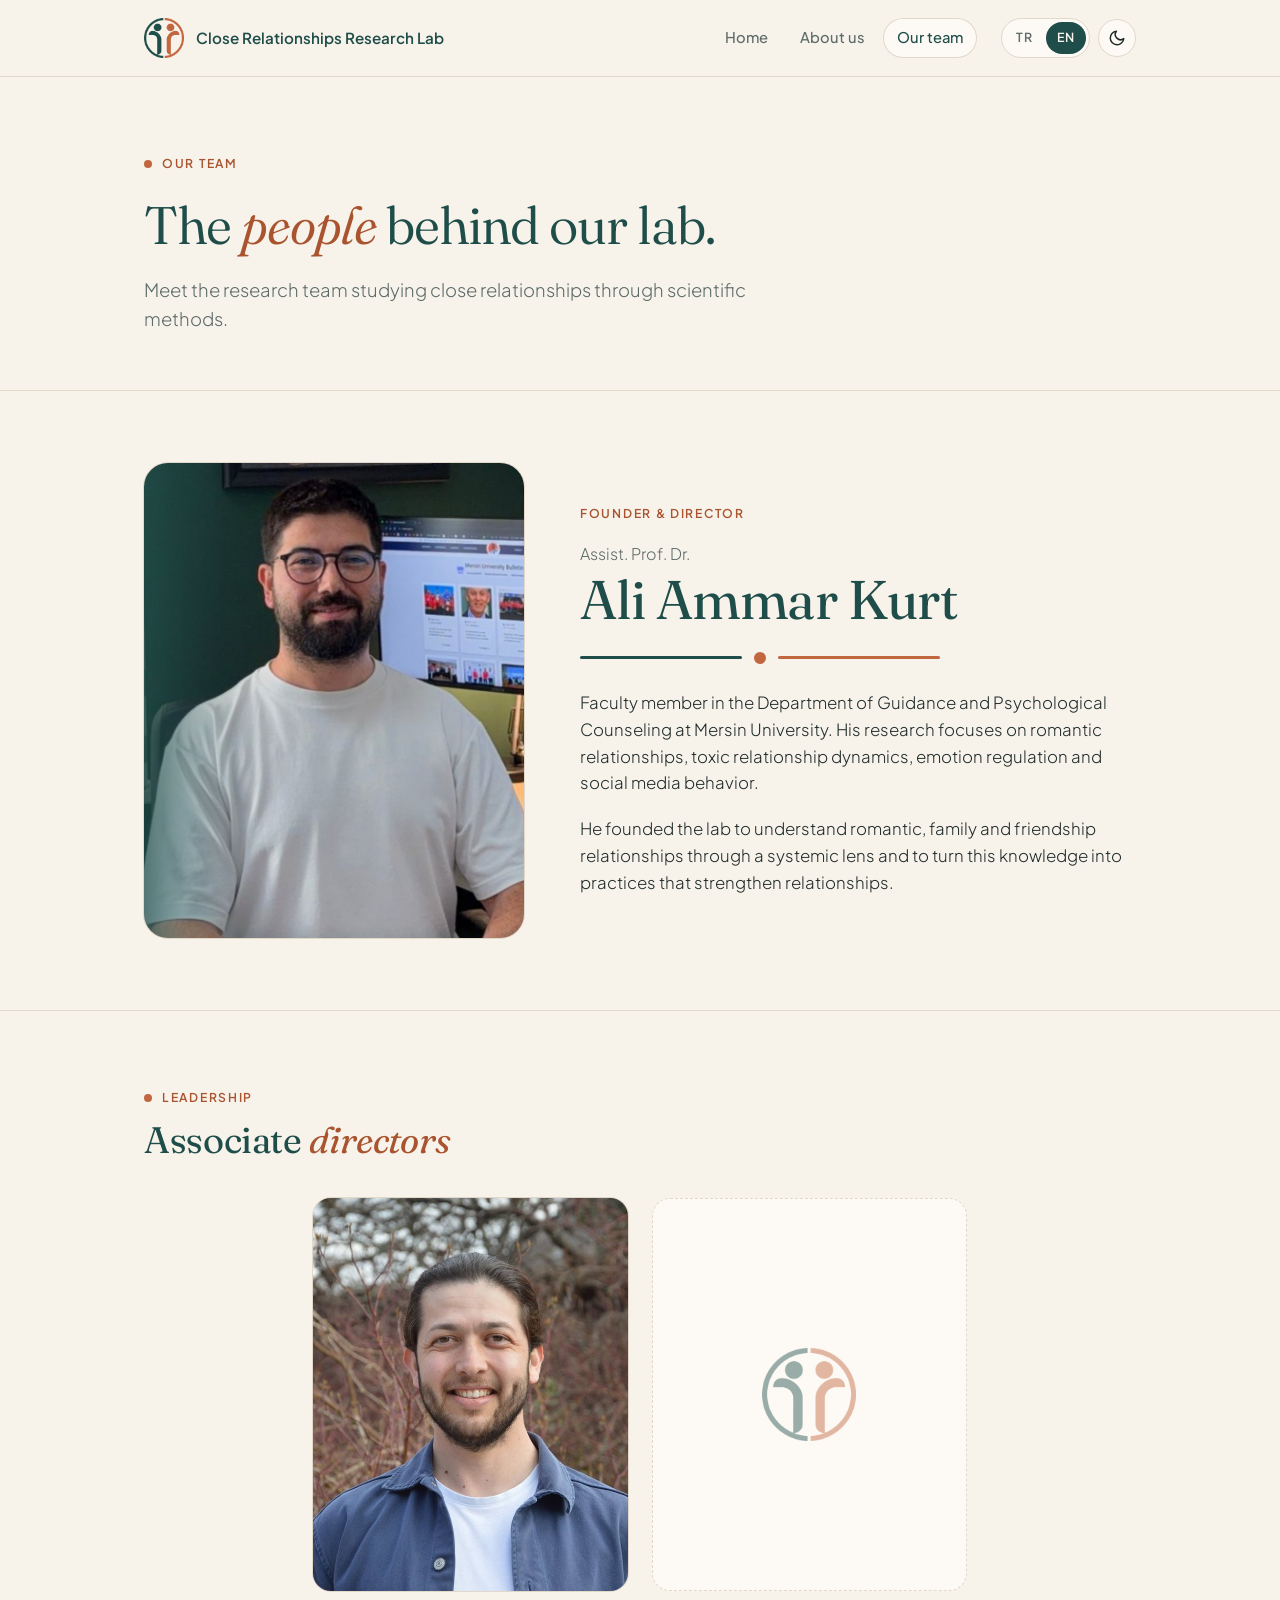
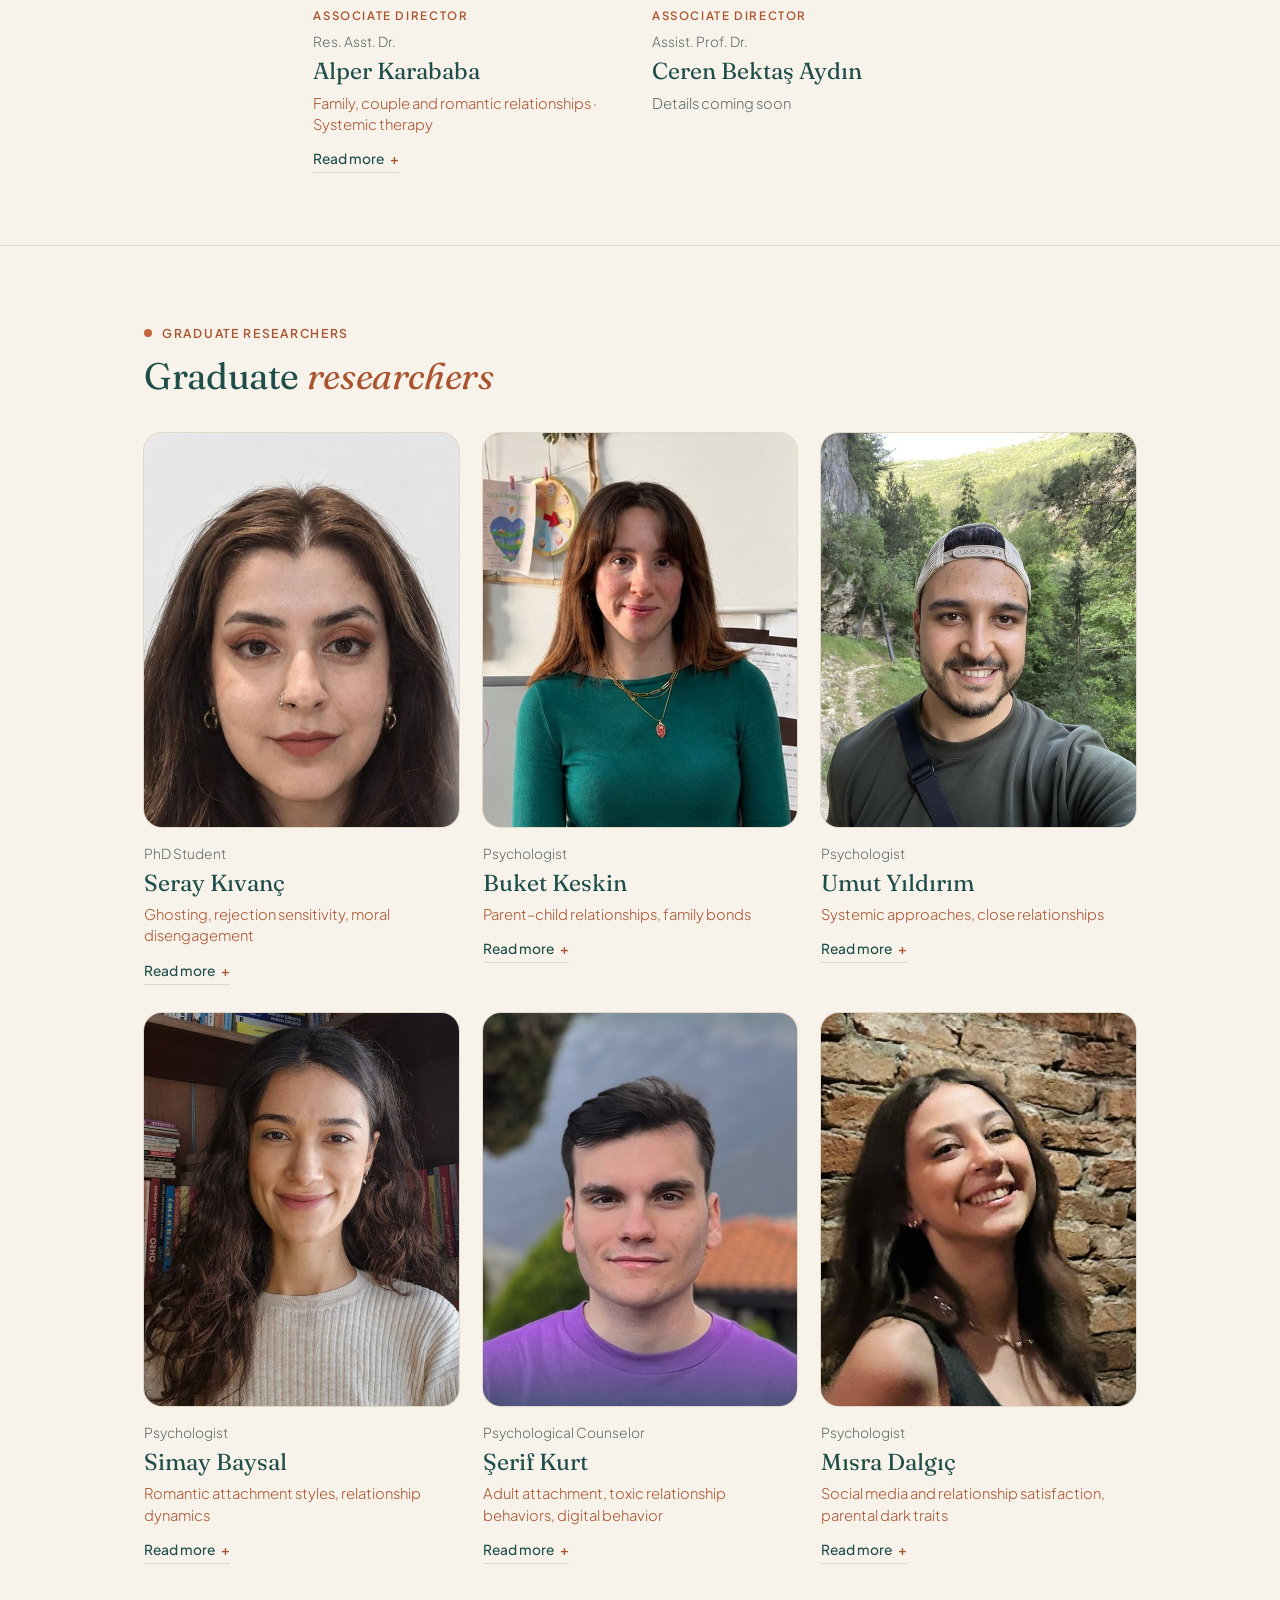
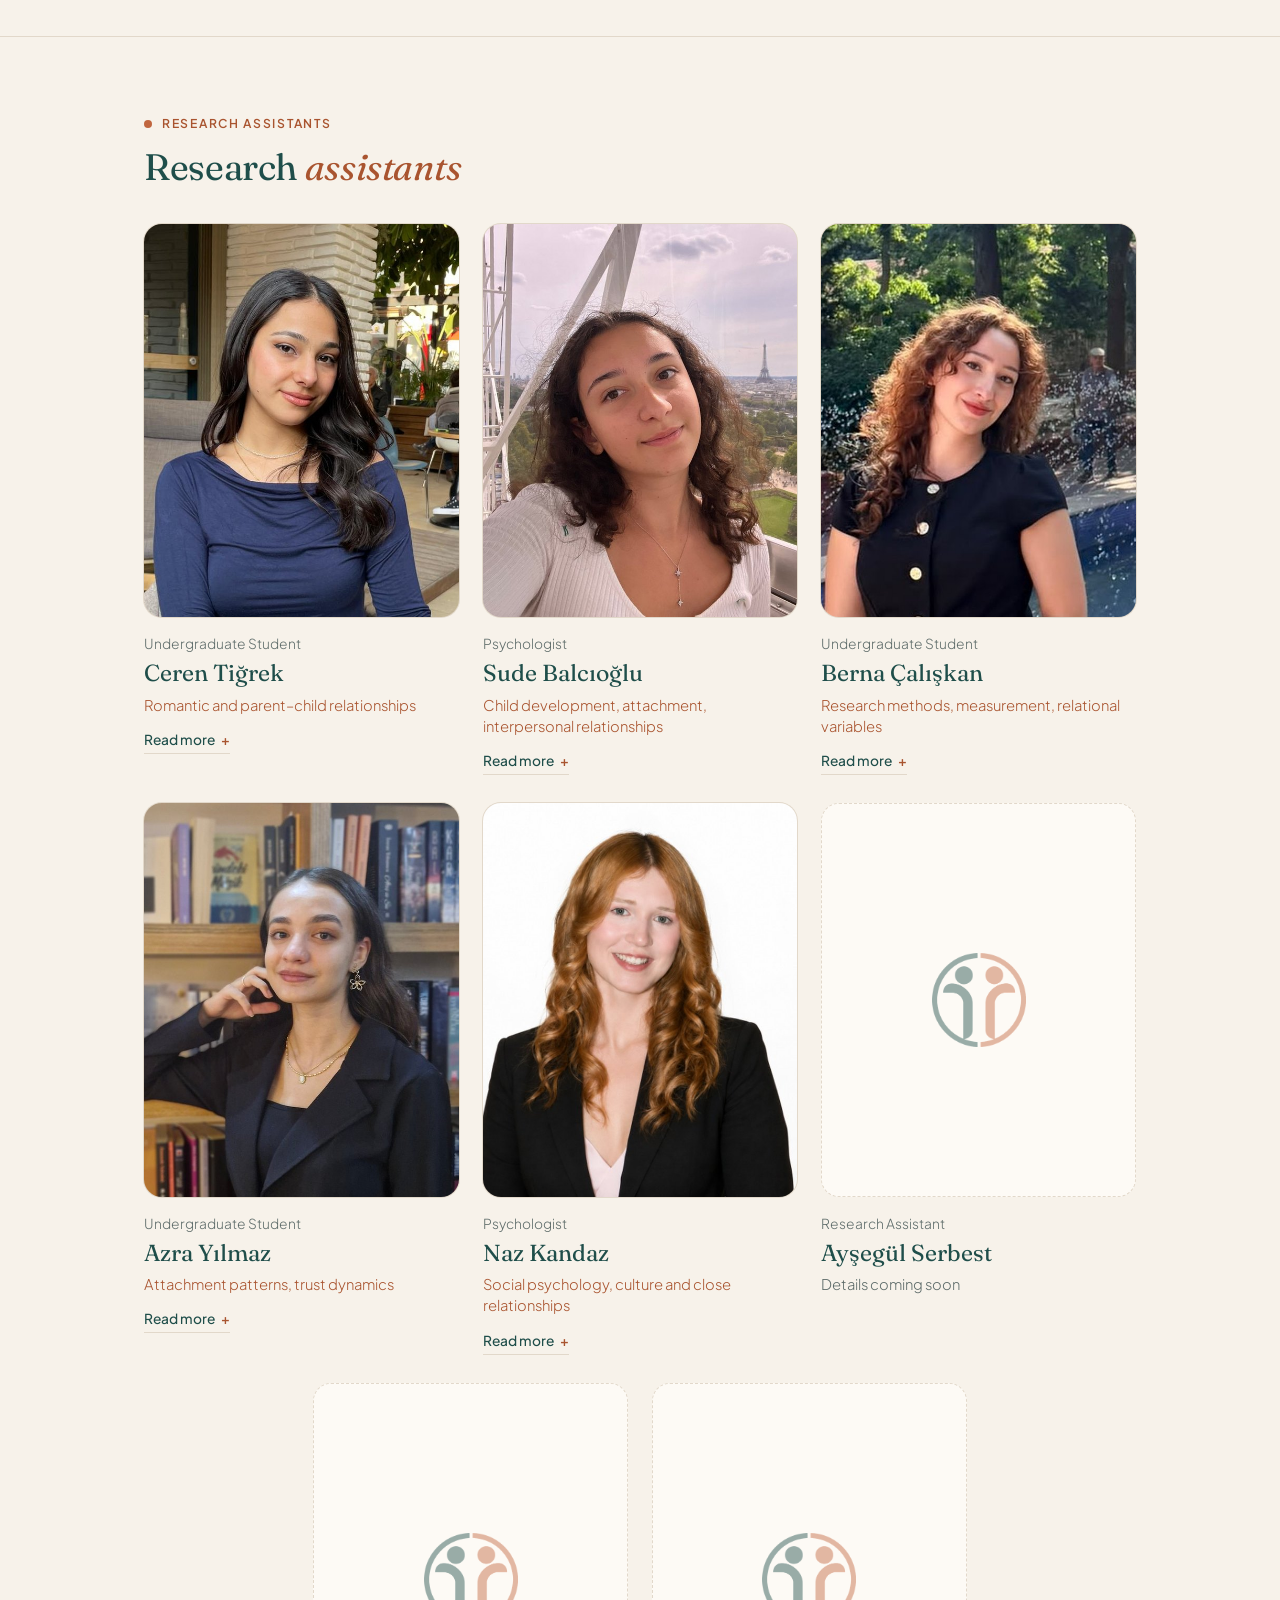
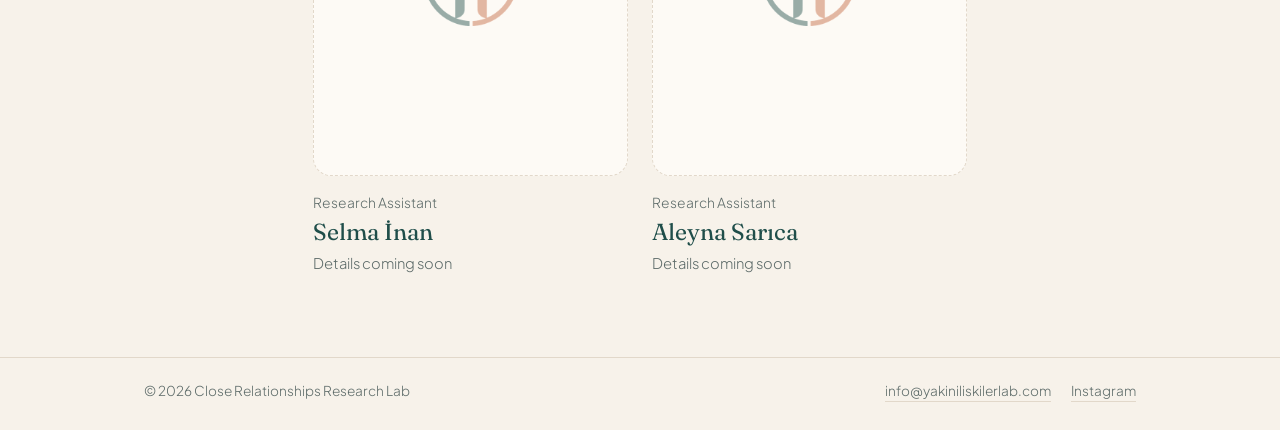
==== commit 0d443f6c: "Add files via upload" ====
--- a/ekibimiz.html
+++ b/ekibimiz.html
@@ -38,8 +38,8 @@
 <link rel="preconnect" href="https://fonts.googleapis.com">
 <link rel="preconnect" href="https://fonts.gstatic.com" crossorigin>
 <link href="https://fonts.googleapis.com/css2?family=Fraunces:ital,opsz,wght@0,9..144,300..600;1,9..144,300..600&family=Plus+Jakarta+Sans:wght@300;400;500;600&display=swap" rel="stylesheet">
-<link rel="stylesheet" href="site.css?v=2026-10-20c">
-<script src="site.js?v=2026-10-20c" defer></script>
+<link rel="stylesheet" href="site.css?v=2026-10-20d">
+<script src="site.js?v=2026-10-20d" defer></script>
 </head>
 <body>
 
@@ -111,26 +111,24 @@
         <p class="eyebrow"><span data-l="tr">Yönetim</span><span data-l="en">Leadership</span></p>
         <h2><span data-l="tr">Direktör <em>yardımcıları</em></span><span data-l="en">Associate <em>directors</em></span></h2>
       </div>
-      <div class="deputies">
-        <article class="deputy">
-          <div class="deputy-photo has-img"><img src="ekip/alper.jpg" width="600" height="750" alt="Alper Karababa" loading="lazy"></div>
-          <div>
-            <p class="person-role"><span data-l="tr">Direktör Yardımcısı</span><span data-l="en">Associate Director</span></p>
-            <p class="member-title"><span data-l="tr">Dr. Arş. Gör.</span><span data-l="en">Res. Asst. Dr.</span></p><h3 class="deputy-name">Alper Karababa</h3>
-            <p class="member-focus"><span data-l="tr">Aile, çift ve romantik ilişkiler · Sistemik terapi</span><span data-l="en">Family, couple and romantic relationships · Systemic therapy</span></p>
-            <details>
-              <summary><span data-l="tr">Devamını oku</span><span data-l="en">Read more</span></summary>
-              <p><span data-l="tr">Muğla Sıtkı Koçman Üniversitesi Rehberlik ve Psikolojik Danışmanlık Anabilim Dalı’nda araştırma görevlisi; aynı zamanda sistemik terapist. Aile ilişkileri, çift ilişkileri ve romantik ilişkiler başlıca çalışma alanları arasında yer alıyor. Laboratuvarda direktör yardımcısı olarak araştırmaların kuramsal ve yöntemsel çerçevesine yön veriyor; sistemik bakışını ve terapötik deneyimini ekibin çalışmalarına taşıyarak yakın ilişkilere dair bilginin hem bilimsel hem de uygulamaya dönük biçimde üretilmesine katkı sunuyor.</span><span data-l="en">Research assistant in the Department of Guidance and Psychological Counseling at Muğla Sıtkı Koçman University and a systemic therapist. His main areas of work are family, couple and romantic relationships. As associate director, he helps shape the theoretical and methodological framework of the lab’s research, bringing his systemic perspective and therapeutic experience to the team so that knowledge about close relationships is produced in ways that are both scientific and practice-oriented.</span></p>
-            </details>
-          </div>
-        </article>
-        <article class="deputy">
-          <div class="deputy-photo"><img class="logo-light" src="mark-light.png" alt=""><img class="logo-dark" src="mark-dark.png" alt=""></div>
-          <div>
-            <p class="person-role"><span data-l="tr">Direktör Yardımcısı</span><span data-l="en">Associate Director</span></p>
-            <p class="member-title"><span data-l="tr">Dr. Öğr. Üyesi</span><span data-l="en">Assist. Prof. Dr.</span></p><h3 class="deputy-name">Ceren Bektaş Aydın</h3>
-            <p class="deputy-bio"><span data-l="tr">Tanıtım metni ve fotoğraf yakında eklenecek.</span><span data-l="en">Bio and photo coming soon.</span></p>
-          </div>
+      <div class="members">
+        <article class="member">
+          <img src="ekip/alper.jpg" width="600" height="750" alt="Alper Karababa" loading="lazy">
+          <p class="member-role"><span data-l="tr">Direktör Yardımcısı</span><span data-l="en">Associate Director</span></p>
+          <p class="member-title"><span data-l="tr">Dr. Arş. Gör.</span><span data-l="en">Res. Asst. Dr.</span></p>
+          <h3 class="member-name">Alper Karababa</h3>
+          <p class="member-focus"><span data-l="tr">Aile, çift ve romantik ilişkiler · Sistemik terapi</span><span data-l="en">Family, couple and romantic relationships · Systemic therapy</span></p>
+          <details>
+            <summary><span data-l="tr">Devamını oku</span><span data-l="en">Read more</span></summary>
+            <p><span data-l="tr">Muğla Sıtkı Koçman Üniversitesi Rehberlik ve Psikolojik Danışmanlık Anabilim Dalı’nda araştırma görevlisi; aynı zamanda sistemik terapist. Aile ilişkileri, çift ilişkileri ve romantik ilişkiler başlıca çalışma alanları arasında yer alıyor. Laboratuvarda direktör yardımcısı olarak araştırmaların kuramsal ve yöntemsel çerçevesine yön veriyor; sistemik bakışını ve terapötik deneyimini ekibin çalışmalarına taşıyarak yakın ilişkilere dair bilginin hem bilimsel hem de uygulamaya dönük biçimde üretilmesine katkı sunuyor.</span><span data-l="en">Research assistant in the Department of Guidance and Psychological Counseling at Muğla Sıtkı Koçman University and a systemic therapist. His main areas of work are family, couple and romantic relationships. As associate director, he helps shape the theoretical and methodological framework of the lab’s research, bringing his systemic perspective and therapeutic experience to the team so that knowledge about close relationships is produced in ways that are both scientific and practice-oriented.</span></p>
+          </details>
+        </article>
+        <article class="member pending">
+          <div class="member-ph"><img class="logo-light" src="mark-light.png" alt=""><img class="logo-dark" src="mark-dark.png" alt=""></div>
+          <p class="member-role"><span data-l="tr">Direktör Yardımcısı</span><span data-l="en">Associate Director</span></p>
+          <p class="member-title"><span data-l="tr">Dr. Öğr. Üyesi</span><span data-l="en">Assist. Prof. Dr.</span></p>
+          <h3 class="member-name">Ceren Bektaş Aydın</h3>
+          <p class="member-focus"><span data-l="tr">Bilgiler yakında eklenecek</span><span data-l="en">Details coming soon</span></p>
         </article>
       </div>
     </div>
--- a/site.css
+++ b/site.css
@@ -420,3 +420,6 @@
 .deputy details summary::after { content: "+"; font-weight: 600; color: var(--accent-ink); }
 .deputy details[open] summary::after { content: "−"; }
 .deputy details p { margin-top: 10px; font-size: .93rem; color: var(--muted); line-height: 1.6; }
+
+/* Üye kartı üstündeki rol etiketi (direktör yardımcıları) */
+.member-role { font-size: .72rem; font-weight: 600; text-transform: uppercase; letter-spacing: .14em; color: var(--accent-ink); margin-bottom: 6px; }
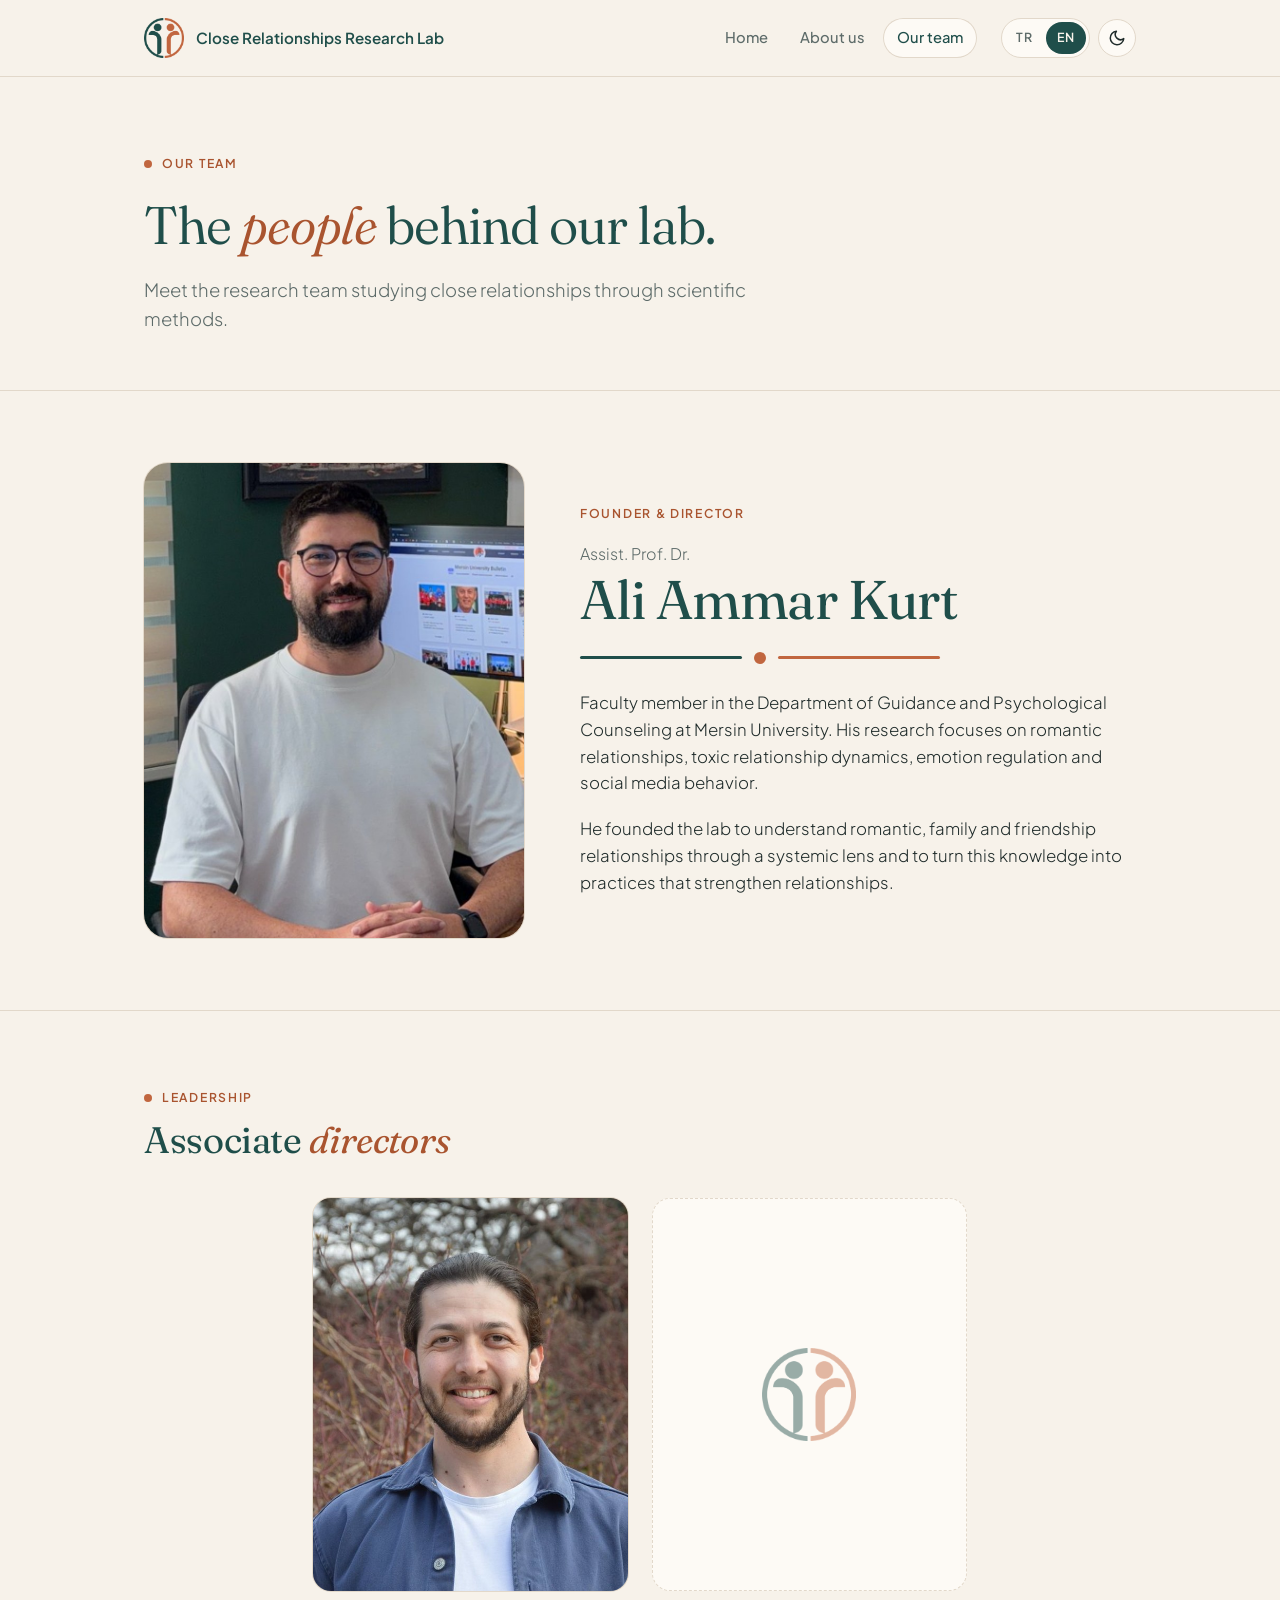
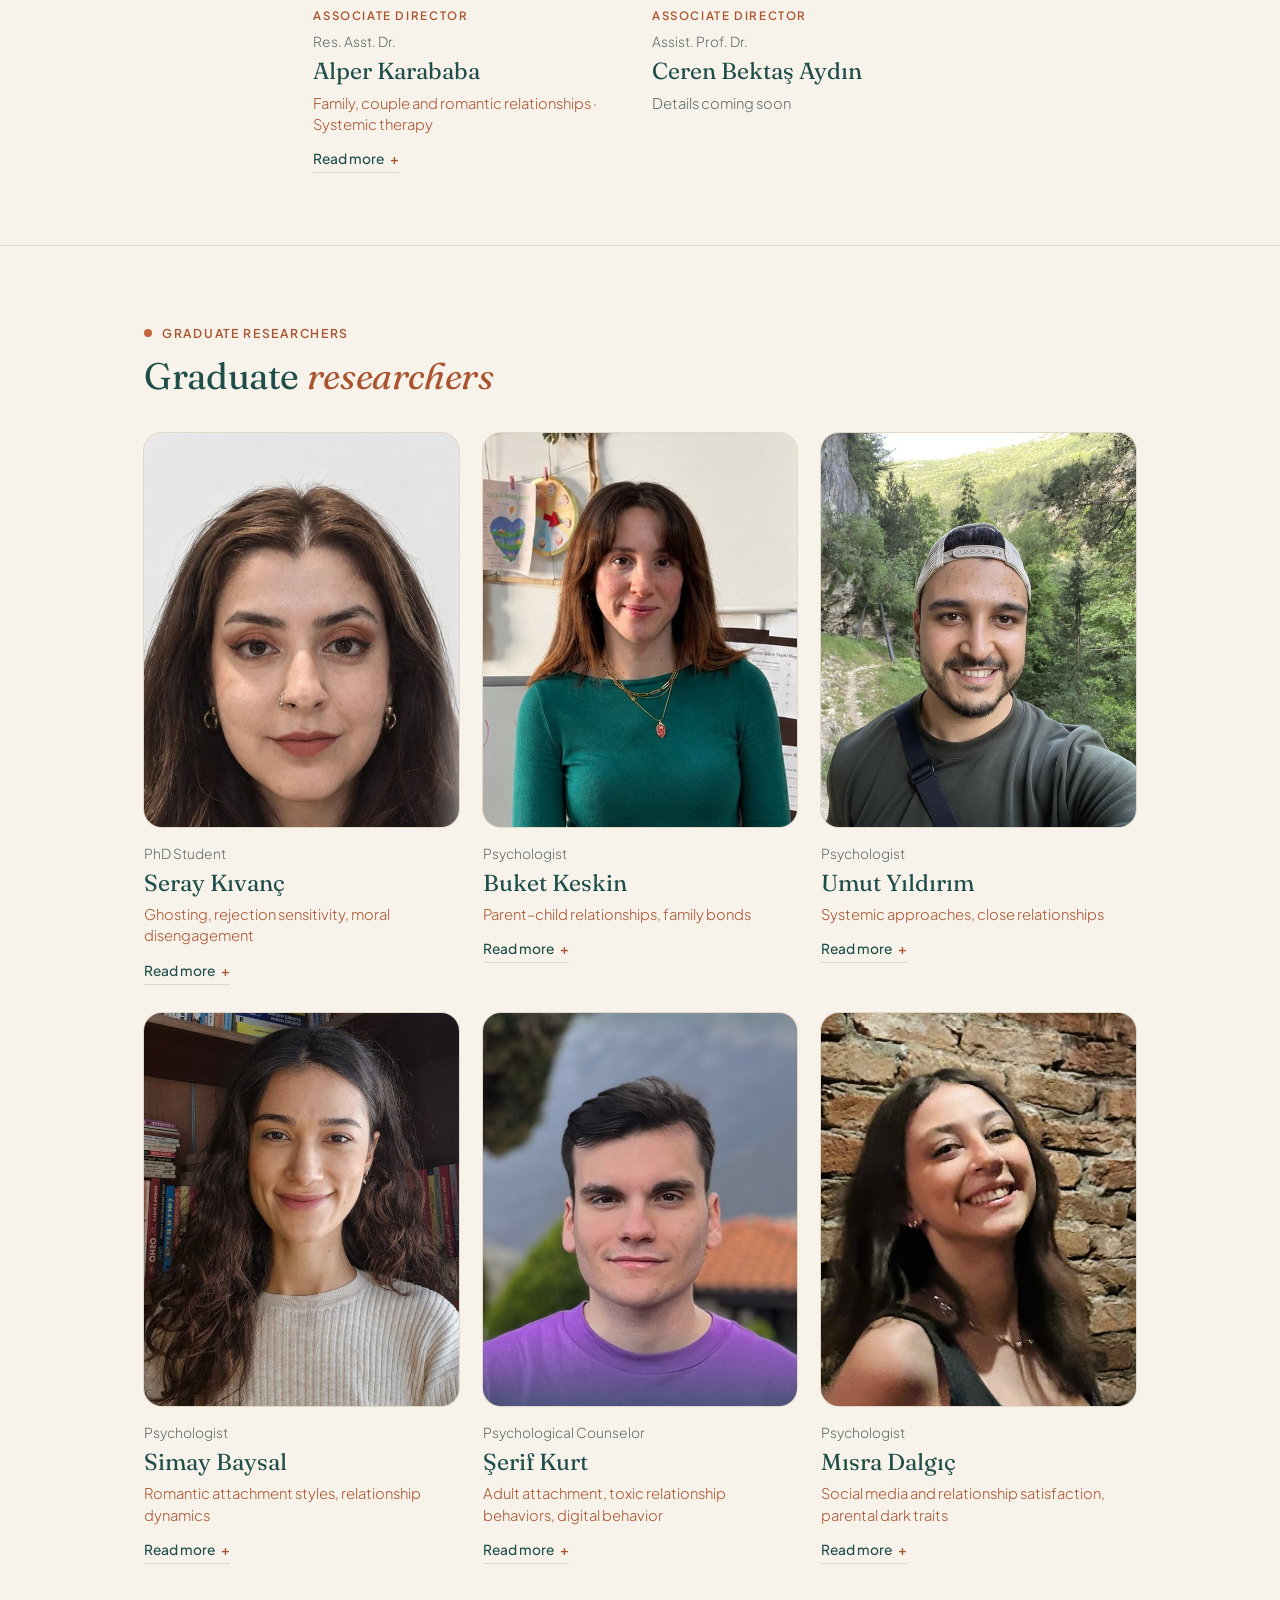
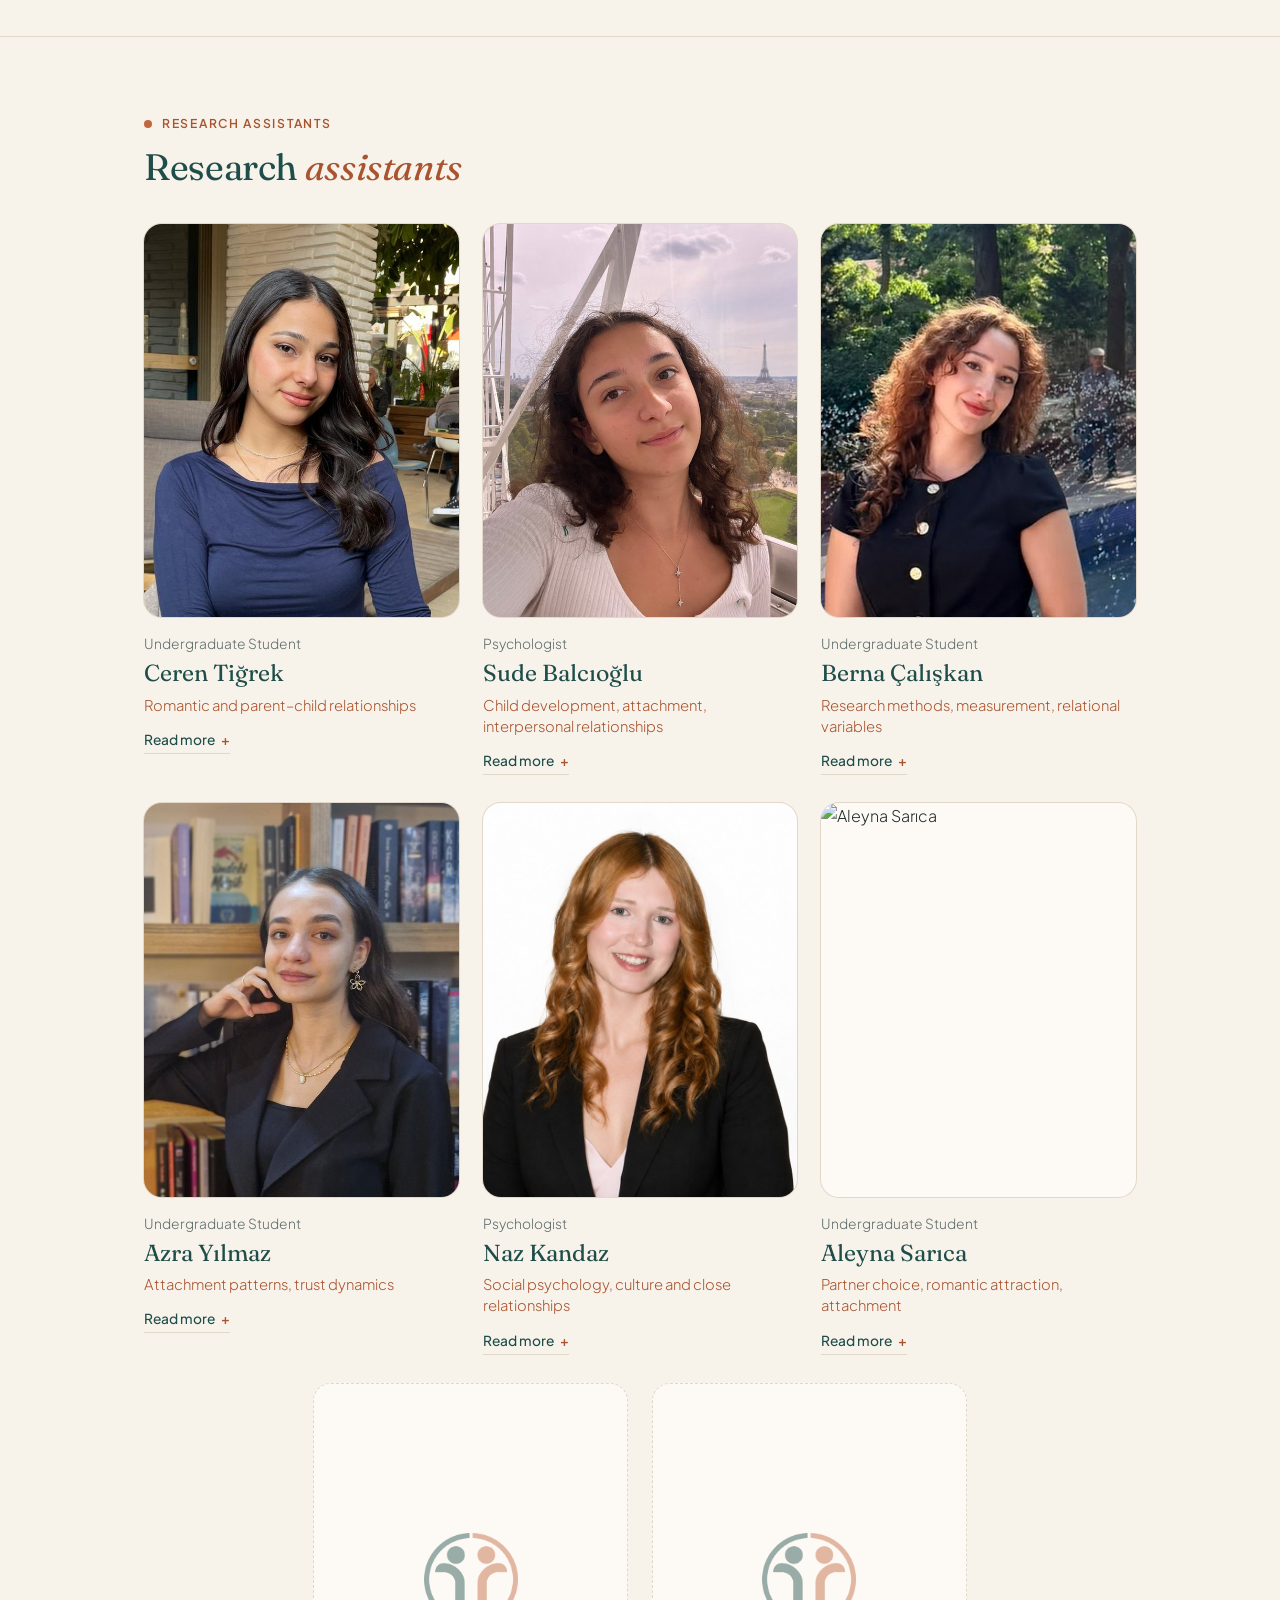
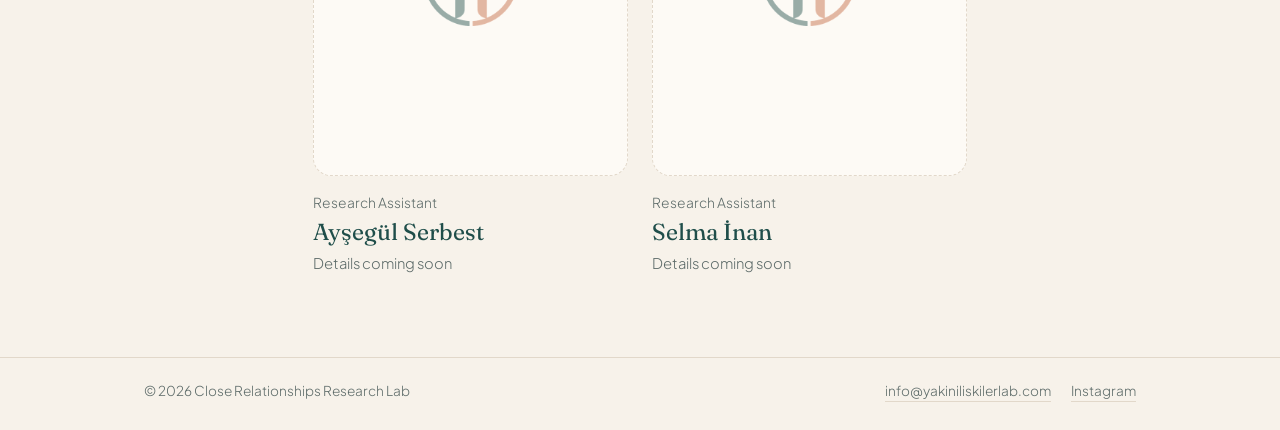
==== commit bdce1e99: "Add files via upload" ====
--- a/ekibimiz.html
+++ b/ekibimiz.html
@@ -260,6 +260,16 @@
             <p><span data-l="tr">Yeditepe Üniversitesi İngilizce Psikoloji Bölümü mezunu. Sosyal psikoloji, kişilerarası ilişkiler ve bireysel deneyimlerin toplumsal ve kültürel bağlam içinde şekillenmesi akademik ilgi alanlarının merkezinde yer alıyor. Özellikle yakın ilişkilerin duygu, düşünce, davranış ve psikolojik iyi oluş üzerindeki etkilerine ve ilişkisel süreçlerin kültürel bağlamda nasıl farklılaştığına odaklanıyor. Laboratuvarda romantik ve diğer yakın ilişkilerin bilimsel yöntemlerle incelenmesine katkı sunmayı hedefliyor.</span><span data-l="en">A graduate of the English-medium Department of Psychology at Yeditepe University. Her interests center on social psychology, interpersonal relationships and how individual experience is shaped by social and cultural context — especially the effects of close relationships on emotion, cognition, behavior and well-being, and how relational processes differ across cultures. In the lab she aims to contribute to the scientific study of romantic and other close relationships.</span></p>
           </details>
         </article>
+        <article class="member">
+          <img src="ekip/aleyna.jpg" width="600" height="750" alt="Aleyna Sarıca" loading="lazy">
+          <p class="member-title"><span data-l="tr">Lisans Öğrencisi</span><span data-l="en">Undergraduate Student</span></p>
+          <h3 class="member-name">Aleyna Sarıca</h3>
+          <p class="member-focus"><span data-l="tr">Partner seçimi, romantik çekim, bağlanma</span><span data-l="en">Partner choice, romantic attraction, attachment</span></p>
+          <details>
+            <summary><span data-l="tr">Devamını oku</span><span data-l="en">Read more</span></summary>
+            <p><span data-l="tr">İstanbul Medipol Üniversitesi Psikoloji Bölümü 4. sınıf öğrencisi. Sosyal psikolojiye duyduğu ilgiden yola çıkarak insanların birbirleriyle nasıl bağ kurduğunu anlamak istiyor; partner seçimini, romantik çekimi ve bir ilişkinin bağlanmaya nasıl dönüştüğünü belirleyen psikolojik, sosyal ve biyolojik mekanizmalar ilgisini çekiyor. Laboratuvarda literatür taraması, araştırma sorusu oluşturma, veri toplama ve analiz süreçlerinde deneyim kazanmayı hedefliyor.</span><span data-l="en">A fourth-year student in the Department of Psychology at Istanbul Medipol University. Drawing on her interest in social psychology, she wants to understand how people form bonds with one another; she is especially drawn to the psychological, social and biological mechanisms behind partner choice, romantic attraction and how a relationship develops into attachment. In the lab she aims to gain experience in literature reviews, formulating research questions, data collection and analysis.</span></p>
+          </details>
+        </article>
         <article class="member pending">
           <div class="member-ph"><img class="logo-light" src="mark-light.png" alt=""><img class="logo-dark" src="mark-dark.png" alt=""></div>
           <p class="member-title"><span data-l="tr">Araştırma Asistanı</span><span data-l="en">Research Assistant</span></p>
@@ -270,12 +280,6 @@
           <div class="member-ph"><img class="logo-light" src="mark-light.png" alt=""><img class="logo-dark" src="mark-dark.png" alt=""></div>
           <p class="member-title"><span data-l="tr">Araştırma Asistanı</span><span data-l="en">Research Assistant</span></p>
           <h3 class="member-name">Selma İnan</h3>
-          <p class="member-focus"><span data-l="tr">Bilgiler yakında eklenecek</span><span data-l="en">Details coming soon</span></p>
-        </article>
-        <article class="member pending">
-          <div class="member-ph"><img class="logo-light" src="mark-light.png" alt=""><img class="logo-dark" src="mark-dark.png" alt=""></div>
-          <p class="member-title"><span data-l="tr">Araştırma Asistanı</span><span data-l="en">Research Assistant</span></p>
-          <h3 class="member-name">Aleyna Sarıca</h3>
           <p class="member-focus"><span data-l="tr">Bilgiler yakında eklenecek</span><span data-l="en">Details coming soon</span></p>
         </article>
       </div>
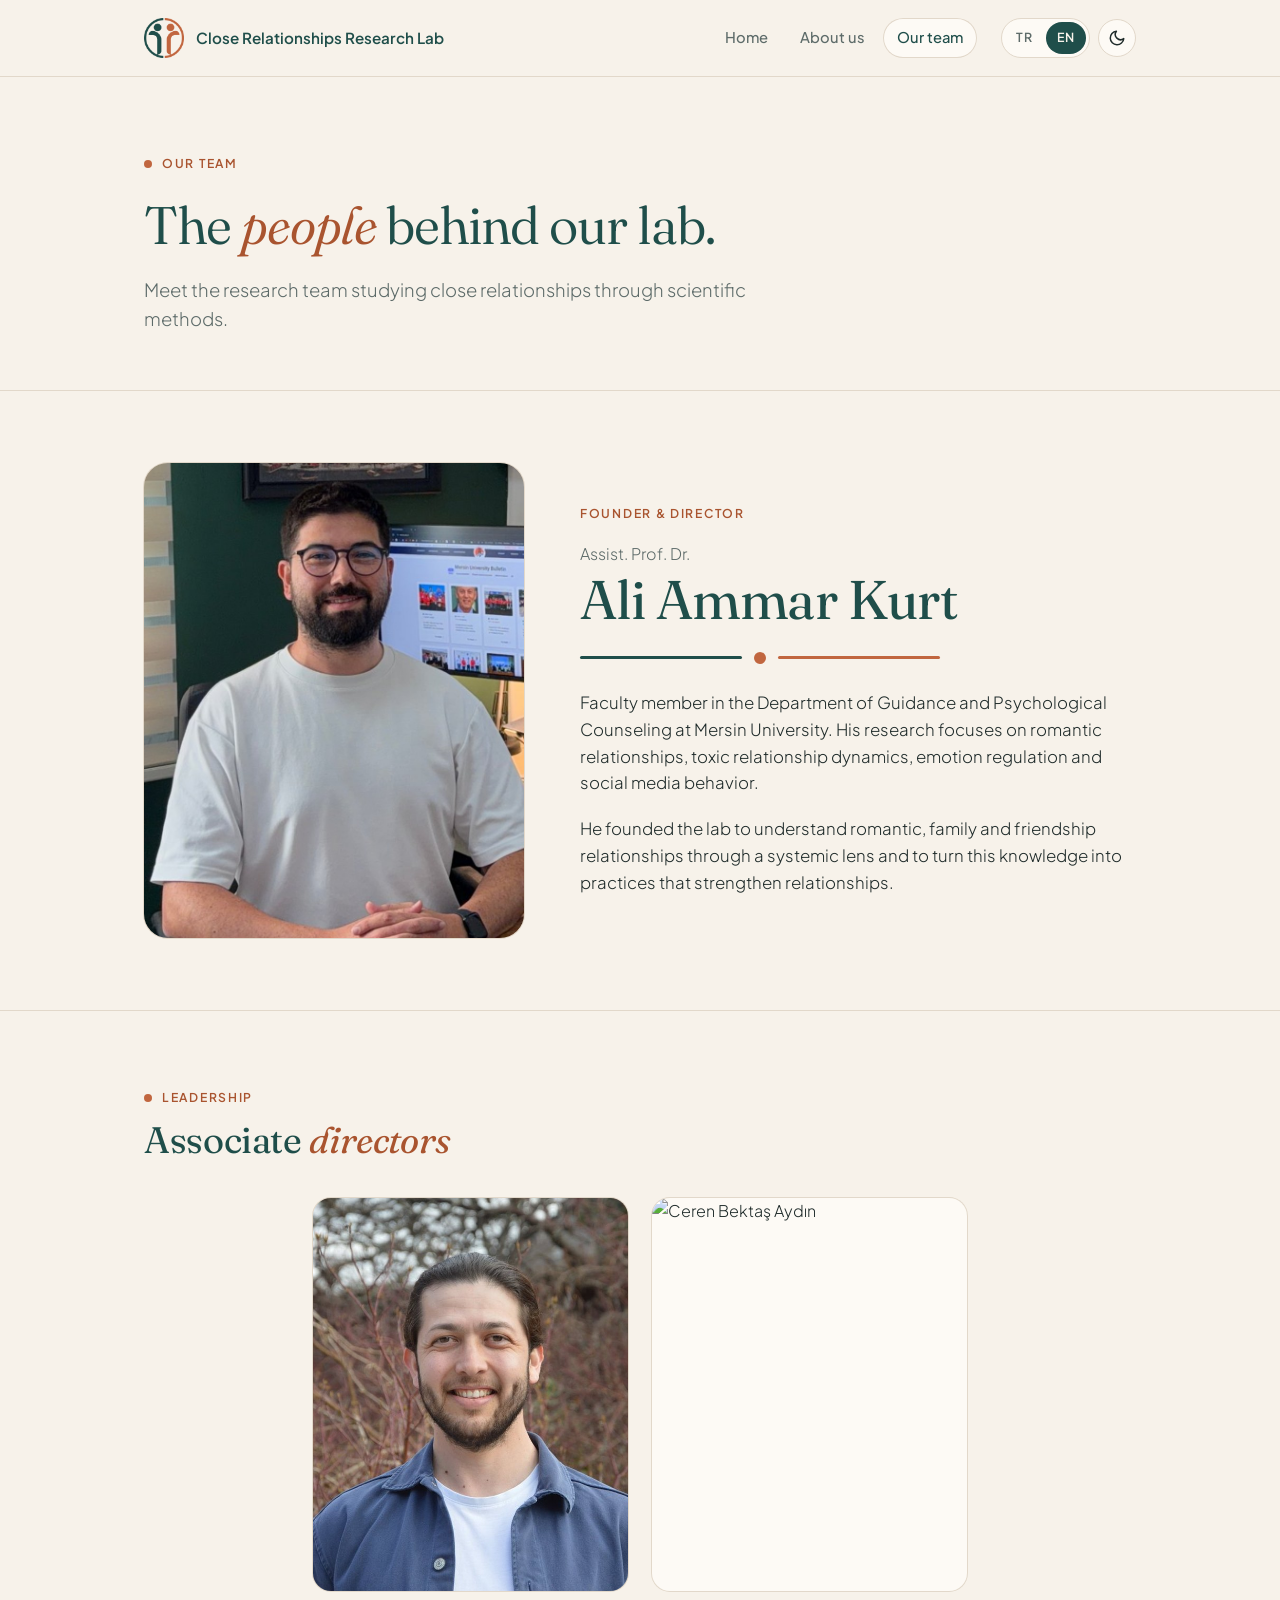
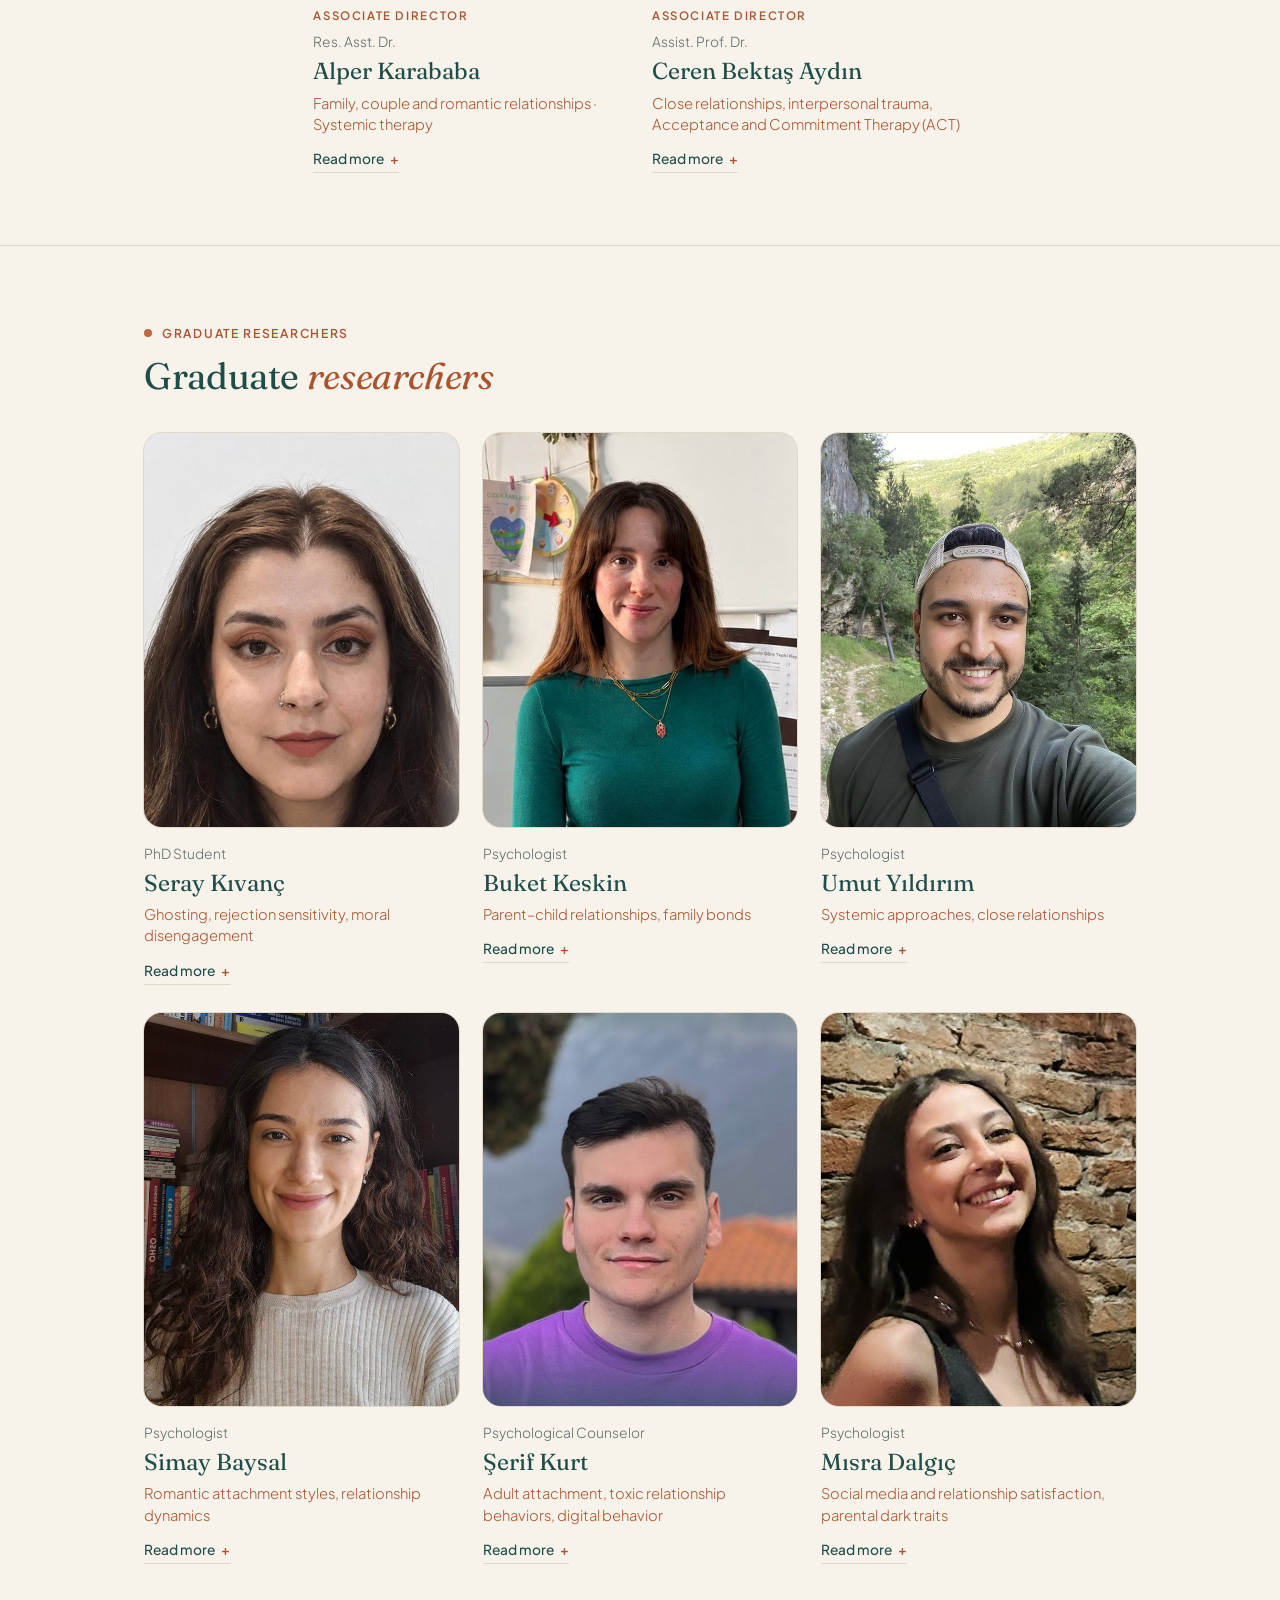
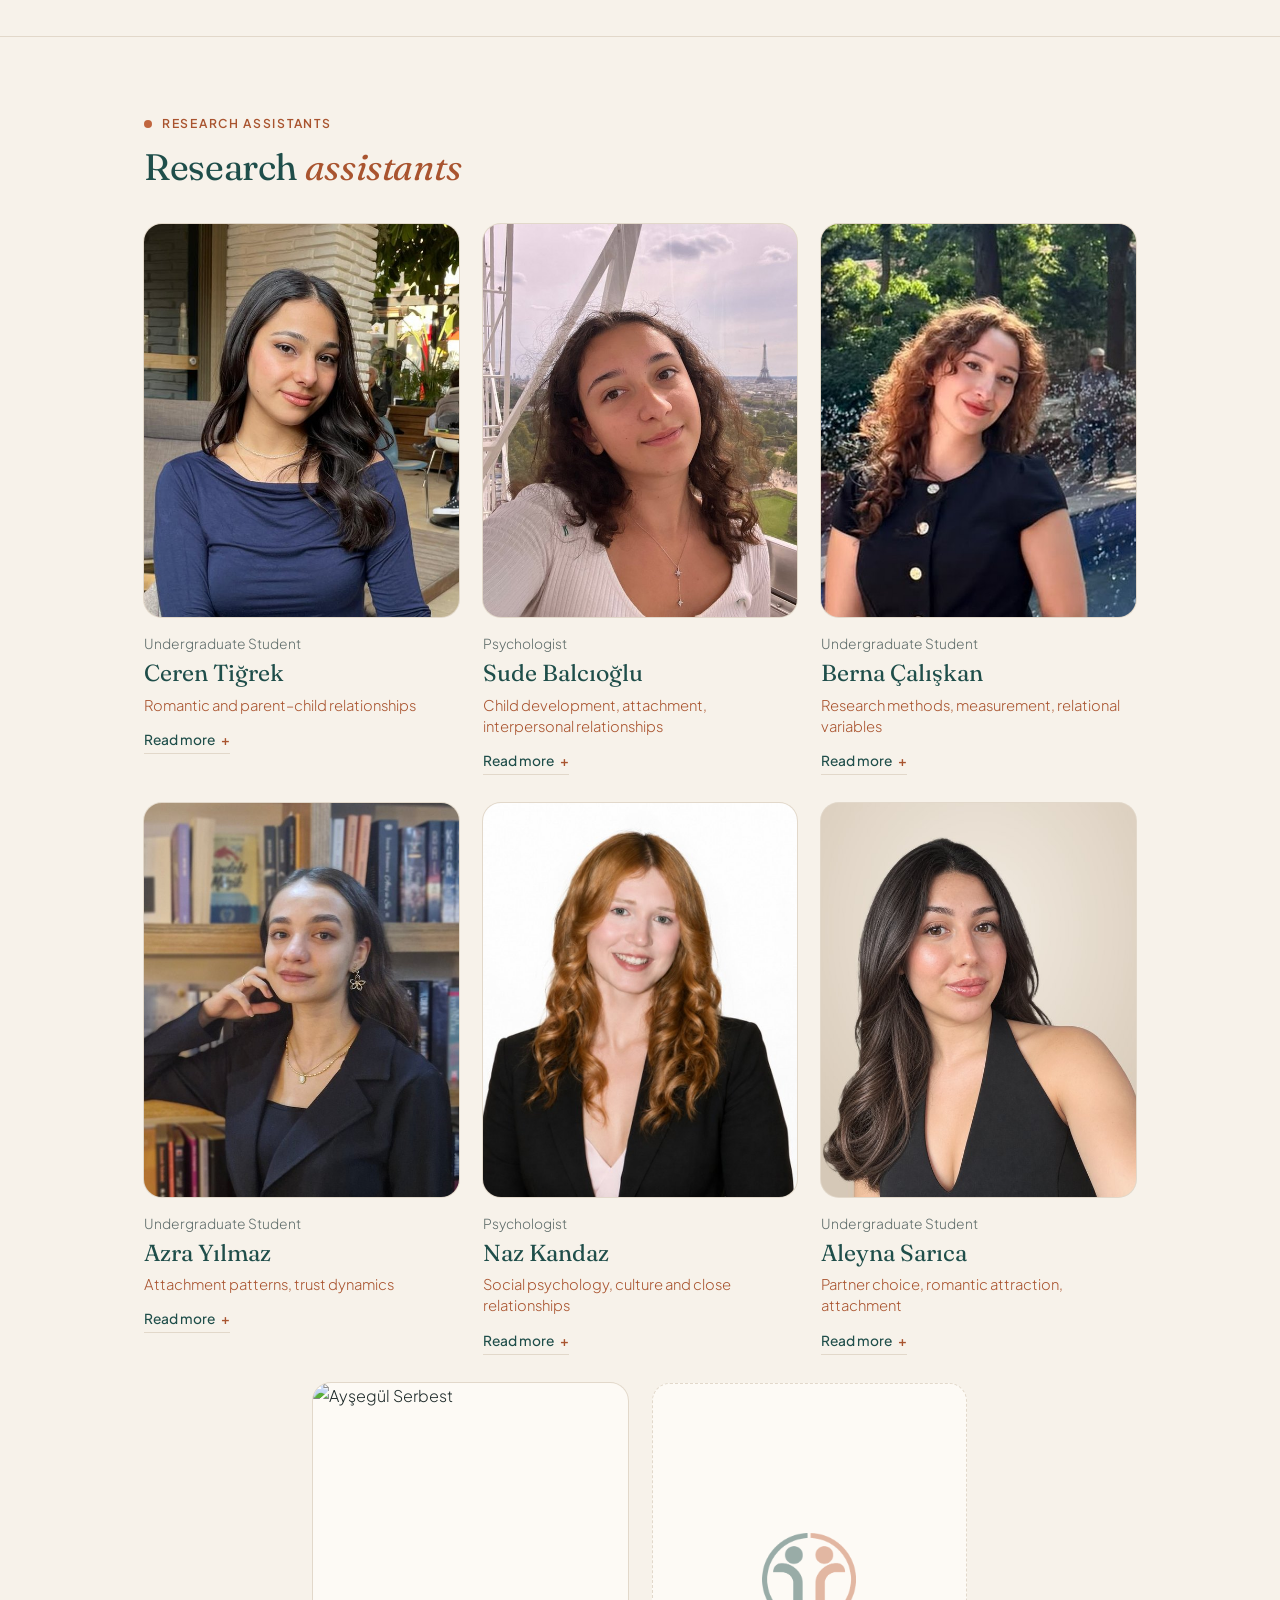
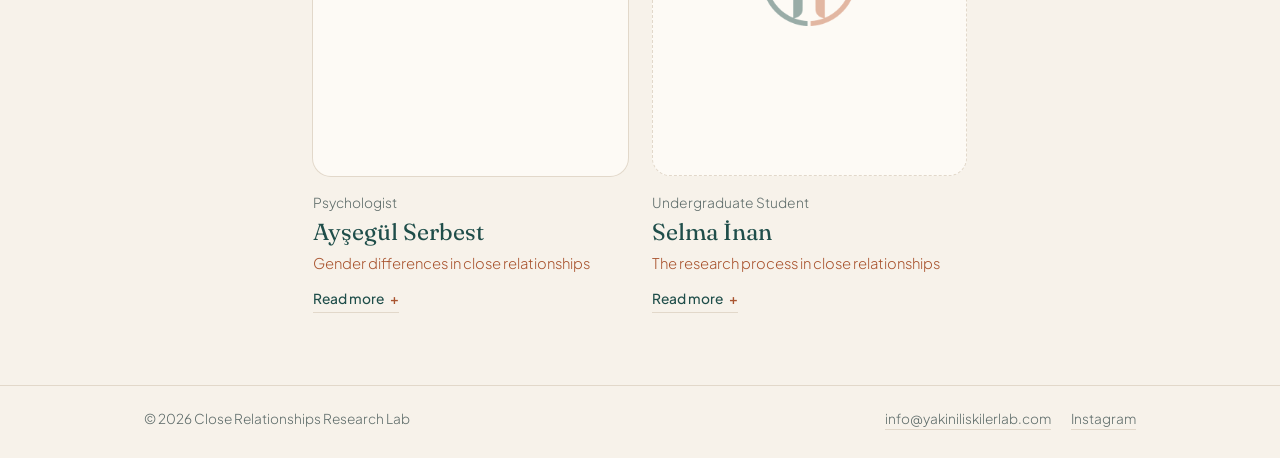
==== commit 695affa2: "Add files via upload" ====
--- a/ekibimiz.html
+++ b/ekibimiz.html
@@ -120,15 +120,20 @@
           <p class="member-focus"><span data-l="tr">Aile, çift ve romantik ilişkiler · Sistemik terapi</span><span data-l="en">Family, couple and romantic relationships · Systemic therapy</span></p>
           <details>
             <summary><span data-l="tr">Devamını oku</span><span data-l="en">Read more</span></summary>
-            <p><span data-l="tr">Muğla Sıtkı Koçman Üniversitesi Rehberlik ve Psikolojik Danışmanlık Anabilim Dalı’nda araştırma görevlisi; aynı zamanda sistemik terapist. Aile ilişkileri, çift ilişkileri ve romantik ilişkiler başlıca çalışma alanları arasında yer alıyor. Laboratuvarda direktör yardımcısı olarak araştırmaların kuramsal ve yöntemsel çerçevesine yön veriyor; sistemik bakışını ve terapötik deneyimini ekibin çalışmalarına taşıyarak yakın ilişkilere dair bilginin hem bilimsel hem de uygulamaya dönük biçimde üretilmesine katkı sunuyor.</span><span data-l="en">Research assistant in the Department of Guidance and Psychological Counseling at Muğla Sıtkı Koçman University and a systemic therapist. His main areas of work are family, couple and romantic relationships. As associate director, he helps shape the theoretical and methodological framework of the lab’s research, bringing his systemic perspective and therapeutic experience to the team so that knowledge about close relationships is produced in ways that are both scientific and practice-oriented.</span></p>
-          </details>
-        </article>
-        <article class="member pending">
-          <div class="member-ph"><img class="logo-light" src="mark-light.png" alt=""><img class="logo-dark" src="mark-dark.png" alt=""></div>
+            <p><span data-l="tr">Muğla Sıtkı Koçman Üniversitesi Rehberlik ve Psikolojik Danışmanlık Anabilim Dalı’nda araştırma görevlisi; aynı zamanda sistemik terapist. Doktora tezinde güç paylaşımı ve benliğin ayrımlaşması ile ana-baba davranışları ve çocuğun uyumu arasındaki ilişkilerde ortak ebeveynliğin rolünü aktör-partner karşılıklı bağımlılık aracılık modeliyle inceledi. Aile ilişkileri, çift ilişkileri ve romantik ilişkiler başlıca çalışma alanları arasında yer alıyor. Laboratuvarda direktör yardımcısı olarak sistemik bakışını ve terapötik deneyimini ekibin çalışmalarına taşıyor.</span><span data-l="en">Research assistant in the Department of Guidance and Psychological Counseling at Muğla Sıtkı Koçman University and a systemic therapist. In his doctoral dissertation, he used the actor–partner interdependence mediation model to examine the role of coparenting in the links between power sharing and differentiation of self, parenting behaviors and children’s adjustment. His main areas of work are family, couple and romantic relationships. As associate director, he brings his systemic perspective and therapeutic experience to the team’s work.</span></p>
+          </details>
+        </article>
+        <article class="member">
+          <img src="ekip/ceren-bektas-aydin.jpg" width="600" height="750" alt="Ceren Bektaş Aydın" loading="lazy">
           <p class="member-role"><span data-l="tr">Direktör Yardımcısı</span><span data-l="en">Associate Director</span></p>
           <p class="member-title"><span data-l="tr">Dr. Öğr. Üyesi</span><span data-l="en">Assist. Prof. Dr.</span></p>
           <h3 class="member-name">Ceren Bektaş Aydın</h3>
-          <p class="member-focus"><span data-l="tr">Bilgiler yakında eklenecek</span><span data-l="en">Details coming soon</span></p>
+          <p class="member-focus"><span data-l="tr">Yakın ilişkiler, kişilerarası travma, Kabul ve Kararlılık Terapisi (ACT)</span><span data-l="en">Close relationships, interpersonal trauma, Acceptance and Commitment Therapy (ACT)</span></p>
+          <details>
+            <summary><span data-l="tr">Devamını oku</span><span data-l="en">Read more</span></summary>
+            <p><span data-l="tr">Lisans eğitimini Hacettepe Üniversitesi Psikolojik Danışma ve Rehberlik Anabilim Dalı’nda, yüksek lisans eğitimini ise Orta Doğu Teknik Üniversitesi Psikolojik Danışma ve Rehberlik Programı’nda <em>The Relation of Family Boundary Violation to Subjective Well-Being and Trait Anxiety among Adolescents</em> başlıklı teziyle tamamladı. Doktora derecesini Yıldız Teknik Üniversitesi’nden <em>Kabul ve Kararlılık Terapisi Temelli Psikolojik Esneklik Grup Müdahale Programının Yakın Partner Şiddetine Uğramış Kadın Üniversite Öğrencilerinin Psikolojik Esnekliği, Öz Şefkati ve Travma Sonrası Stres Belirtileri Üzerindeki Etkisi: Bir Karma Yöntem Araştırması</em> başlıklı teziyle aldı. Yıldız Teknik Üniversitesi Eğitim Fakültesi Psikolojik Danışma ve Rehberlik Anabilim Dalı’nda Dr. Öğretim Üyesi olarak görev yapıyor.</span><span data-l="en">She completed her undergraduate studies in the Department of Psychological Counseling and Guidance at Hacettepe University and her master’s degree in the Psychological Counseling and Guidance Program at Middle East Technical University with the thesis <em>The Relation of Family Boundary Violation to Subjective Well-Being and Trait Anxiety among Adolescents</em>. She received her PhD from Yıldız Technical University with a mixed-methods dissertation on the effect of an Acceptance and Commitment Therapy–based psychological flexibility group intervention program on the psychological flexibility, self-compassion and post-traumatic stress symptoms of female university students exposed to intimate partner violence. She is an Assistant Professor in the Department of Psychological Counseling and Guidance, Faculty of Education, Yıldız Technical University.</span></p>
+            <p><span data-l="tr">Araştırmaları ağırlıklı olarak yakın ilişkiler, kişilerarası travmalar ile Kabul ve Kararlılık Terapisi (ACT) üzerinde yoğunlaşıyor. Bunun yanı sıra psikolojik esneklik, öz şefkat, psikolojik sağlamlık, psikolojik iyi oluş ve psikolojik danışma süreçleri üzerine çalışmalar yürütüyor. Özellikle travmatik yaşantıların psikolojik etkileri ile kanıta dayalı psikolojik müdahalelerin geliştirilmesi ve etkililiğinin değerlendirilmesi araştırma ilgi alanları arasında yer alıyor.</span><span data-l="en">Her research focuses primarily on close relationships, interpersonal trauma and Acceptance and Commitment Therapy (ACT). She also studies psychological flexibility, self-compassion, resilience, psychological well-being and counseling processes. Her interests include, in particular, the psychological effects of traumatic experiences and the development and evaluation of evidence-based psychological interventions.</span></p>
+          </details>
         </article>
       </div>
     </div>
@@ -270,17 +275,25 @@
             <p><span data-l="tr">İstanbul Medipol Üniversitesi Psikoloji Bölümü 4. sınıf öğrencisi. Sosyal psikolojiye duyduğu ilgiden yola çıkarak insanların birbirleriyle nasıl bağ kurduğunu anlamak istiyor; partner seçimini, romantik çekimi ve bir ilişkinin bağlanmaya nasıl dönüştüğünü belirleyen psikolojik, sosyal ve biyolojik mekanizmalar ilgisini çekiyor. Laboratuvarda literatür taraması, araştırma sorusu oluşturma, veri toplama ve analiz süreçlerinde deneyim kazanmayı hedefliyor.</span><span data-l="en">A fourth-year student in the Department of Psychology at Istanbul Medipol University. Drawing on her interest in social psychology, she wants to understand how people form bonds with one another; she is especially drawn to the psychological, social and biological mechanisms behind partner choice, romantic attraction and how a relationship develops into attachment. In the lab she aims to gain experience in literature reviews, formulating research questions, data collection and analysis.</span></p>
           </details>
         </article>
-        <article class="member pending">
+        <article class="member">
+          <img src="ekip/aysegul.jpg" width="600" height="750" alt="Ayşegül Serbest" loading="lazy">
+          <p class="member-title"><span data-l="tr">Psikolog</span><span data-l="en">Psychologist</span></p>
+          <h3 class="member-name">Ayşegül Serbest</h3>
+          <p class="member-focus"><span data-l="tr">Yakın ilişkilerde kadın–erkek farklılıkları</span><span data-l="en">Gender differences in close relationships</span></p>
+          <details>
+            <summary><span data-l="tr">Devamını oku</span><span data-l="en">Read more</span></summary>
+            <p><span data-l="tr">2020’de İzmir Katip Çelebi Üniversitesi Psikoloji Bölümü’nden mezun oldu. COVID-19 salgınının sporcular üzerindeki etkilerini ve çalışanlarda tükenmişliği inceleyen TÜBİTAK projelerinde yer aldı. Uzun süredir yürüttüğü ilişki danışmanlığı çalışmalarından hareketle yakın ilişkilerde kadın ve erkek arasındaki farklılıklara odaklanıyor. Laboratuvarda bu alanda araştırma sorusu belirleme, ölçek ve envanterlerle veri toplama ve hipotez sınama süreçlerinde deneyim kazanarak üretmeyi hedefliyor.</span><span data-l="en">She graduated from the Department of Psychology at İzmir Katip Çelebi University in 2020. She took part in TÜBİTAK projects examining the effects of the COVID-19 pandemic on athletes and burnout among employees. Drawing on her long-standing work in relationship counseling, she focuses on differences between women and men in close relationships. In the lab she aims to gain experience in formulating research questions, collecting data with scales and inventories, and testing hypotheses in this area.</span></p>
+          </details>
+        </article>
+        <article class="member">
           <div class="member-ph"><img class="logo-light" src="mark-light.png" alt=""><img class="logo-dark" src="mark-dark.png" alt=""></div>
-          <p class="member-title"><span data-l="tr">Araştırma Asistanı</span><span data-l="en">Research Assistant</span></p>
-          <h3 class="member-name">Ayşegül Serbest</h3>
-          <p class="member-focus"><span data-l="tr">Bilgiler yakında eklenecek</span><span data-l="en">Details coming soon</span></p>
-        </article>
-        <article class="member pending">
-          <div class="member-ph"><img class="logo-light" src="mark-light.png" alt=""><img class="logo-dark" src="mark-dark.png" alt=""></div>
-          <p class="member-title"><span data-l="tr">Araştırma Asistanı</span><span data-l="en">Research Assistant</span></p>
+          <p class="member-title"><span data-l="tr">Lisans Öğrencisi</span><span data-l="en">Undergraduate Student</span></p>
           <h3 class="member-name">Selma İnan</h3>
-          <p class="member-focus"><span data-l="tr">Bilgiler yakında eklenecek</span><span data-l="en">Details coming soon</span></p>
+          <p class="member-focus"><span data-l="tr">Yakın ilişkilerde araştırma süreci</span><span data-l="en">The research process in close relationships</span></p>
+          <details>
+            <summary><span data-l="tr">Devamını oku</span><span data-l="en">Read more</span></summary>
+            <p><span data-l="tr">İstanbul Medipol Üniversitesi Psikolojik Danışmanlık ve Rehberlik Bölümü 3. sınıf öğrencisi. Yakın ilişkilere dair herkesin merak ettiği soruların bilimsel olarak nasıl ele alındığını araştırmanın mutfağında öğrenmek istiyor. Laboratuvarda veri toplama, verinin analize hazırlanması ve literatür taraması süreçlerinde pratik deneyim kazanarak bir araştırma sorusunu adım adım işleyebilen yetkin bir araştırmacı bakış açısı edinmeyi hedefliyor.</span><span data-l="en">A third-year student in the Department of Psychological Counseling and Guidance at Istanbul Medipol University. She wants to learn, from inside the research process, how the questions everyone wonders about in close relationships are addressed scientifically. In the lab she aims to gain hands-on experience in data collection, preparing data for analysis and literature reviews, developing a researcher’s perspective that can work through a research question step by step.</span></p>
+          </details>
         </article>
       </div>
     </div>
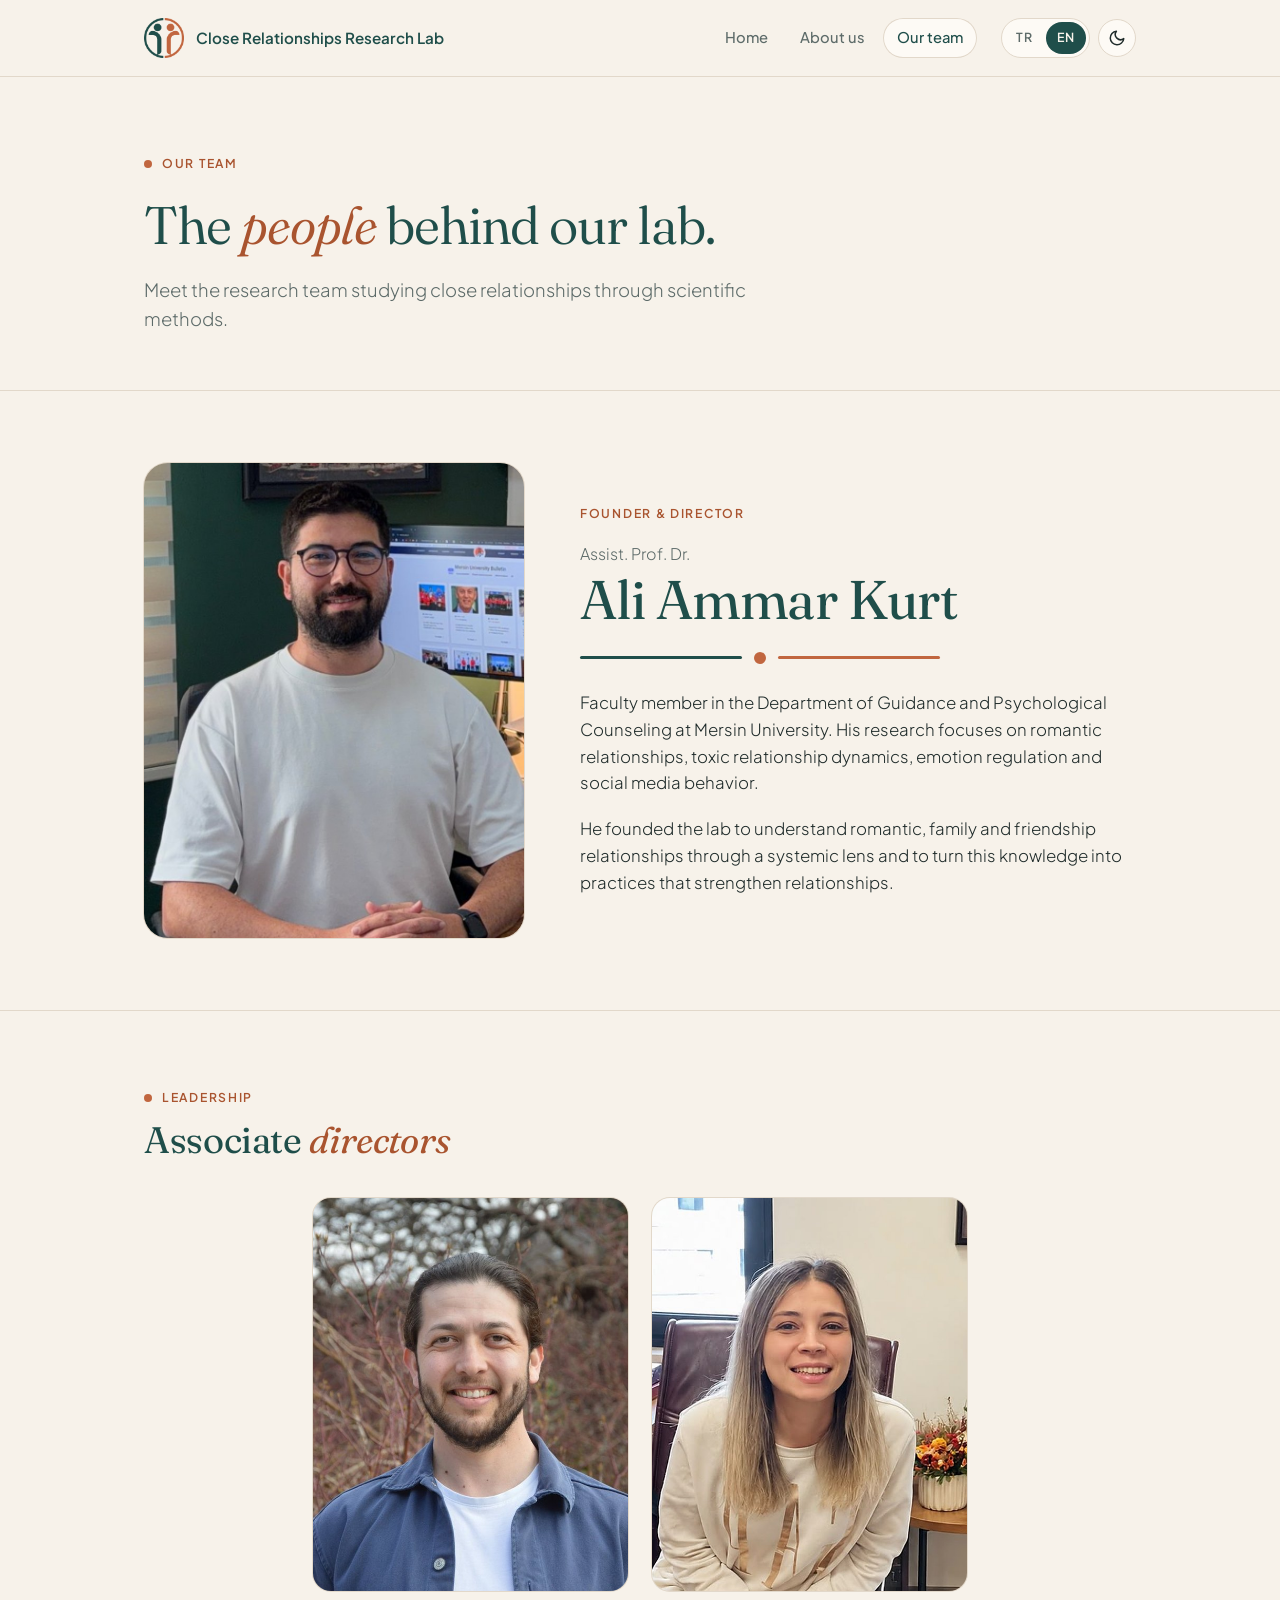
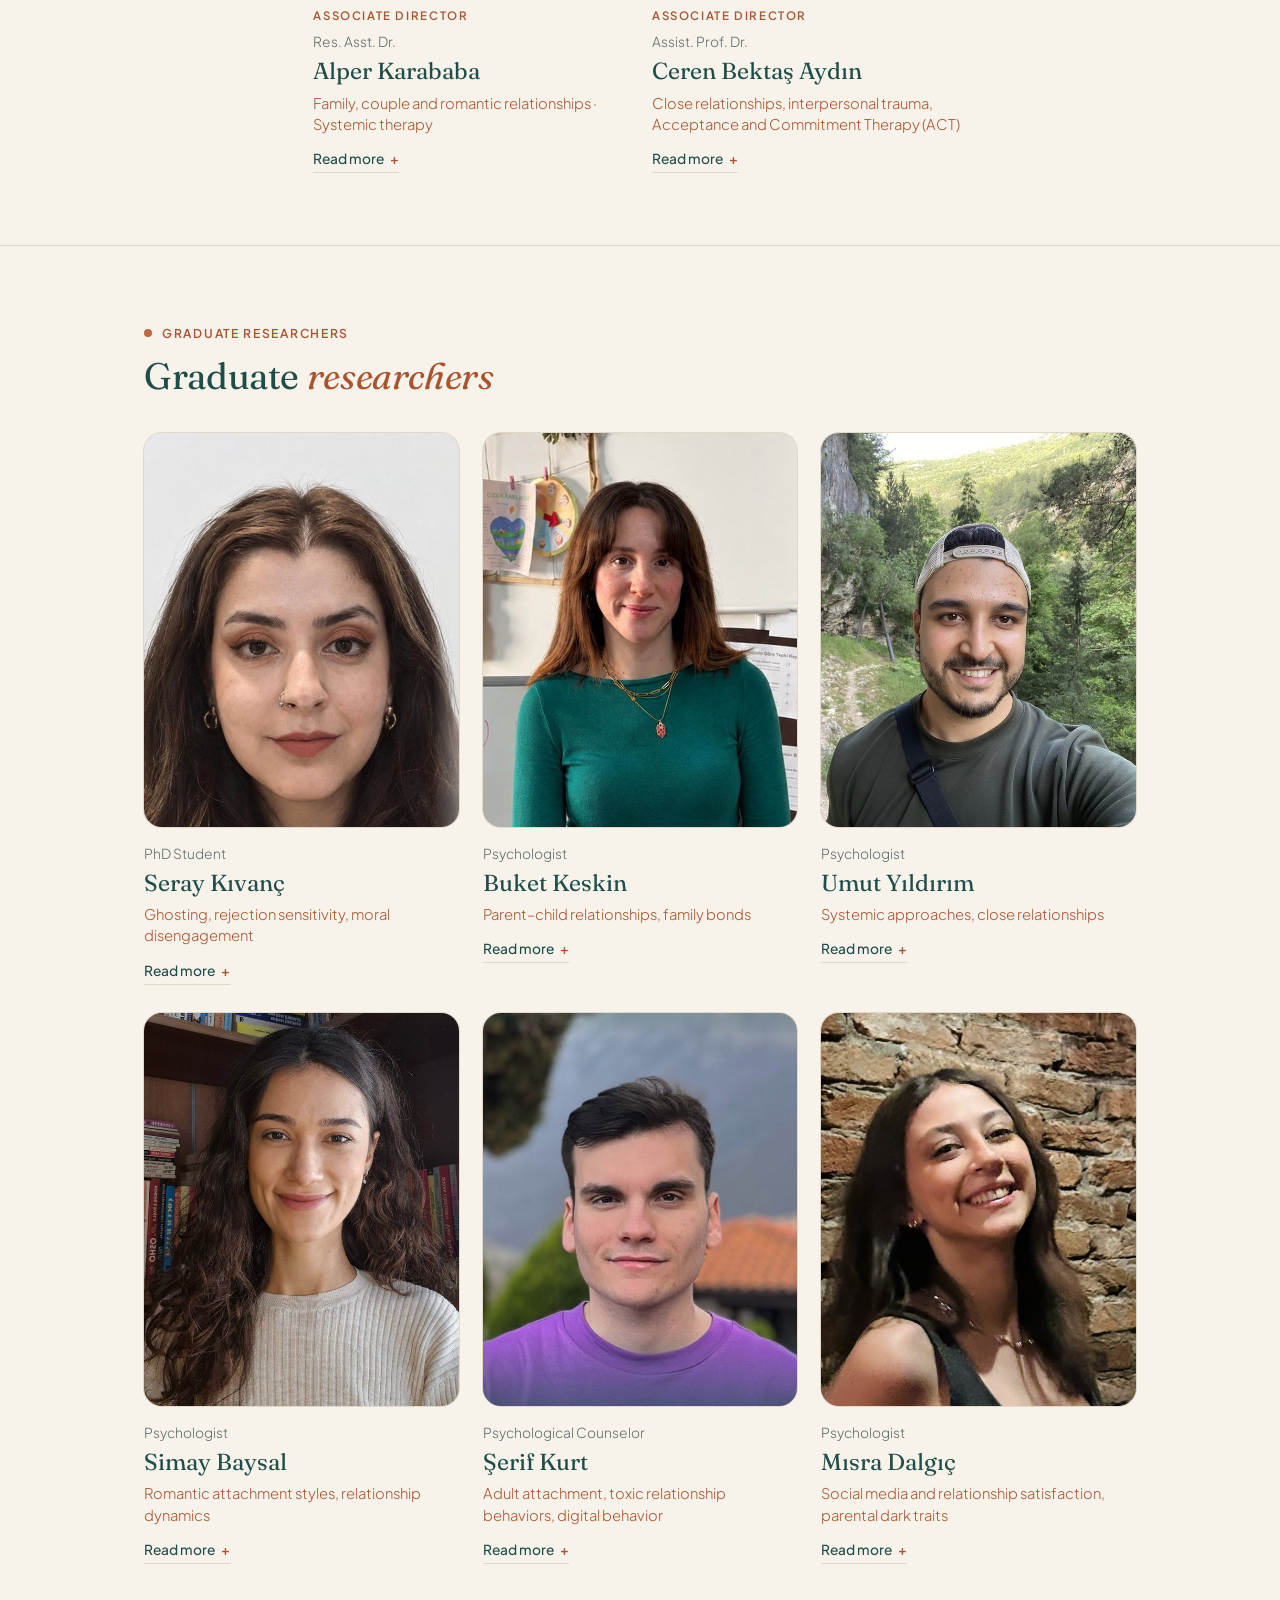
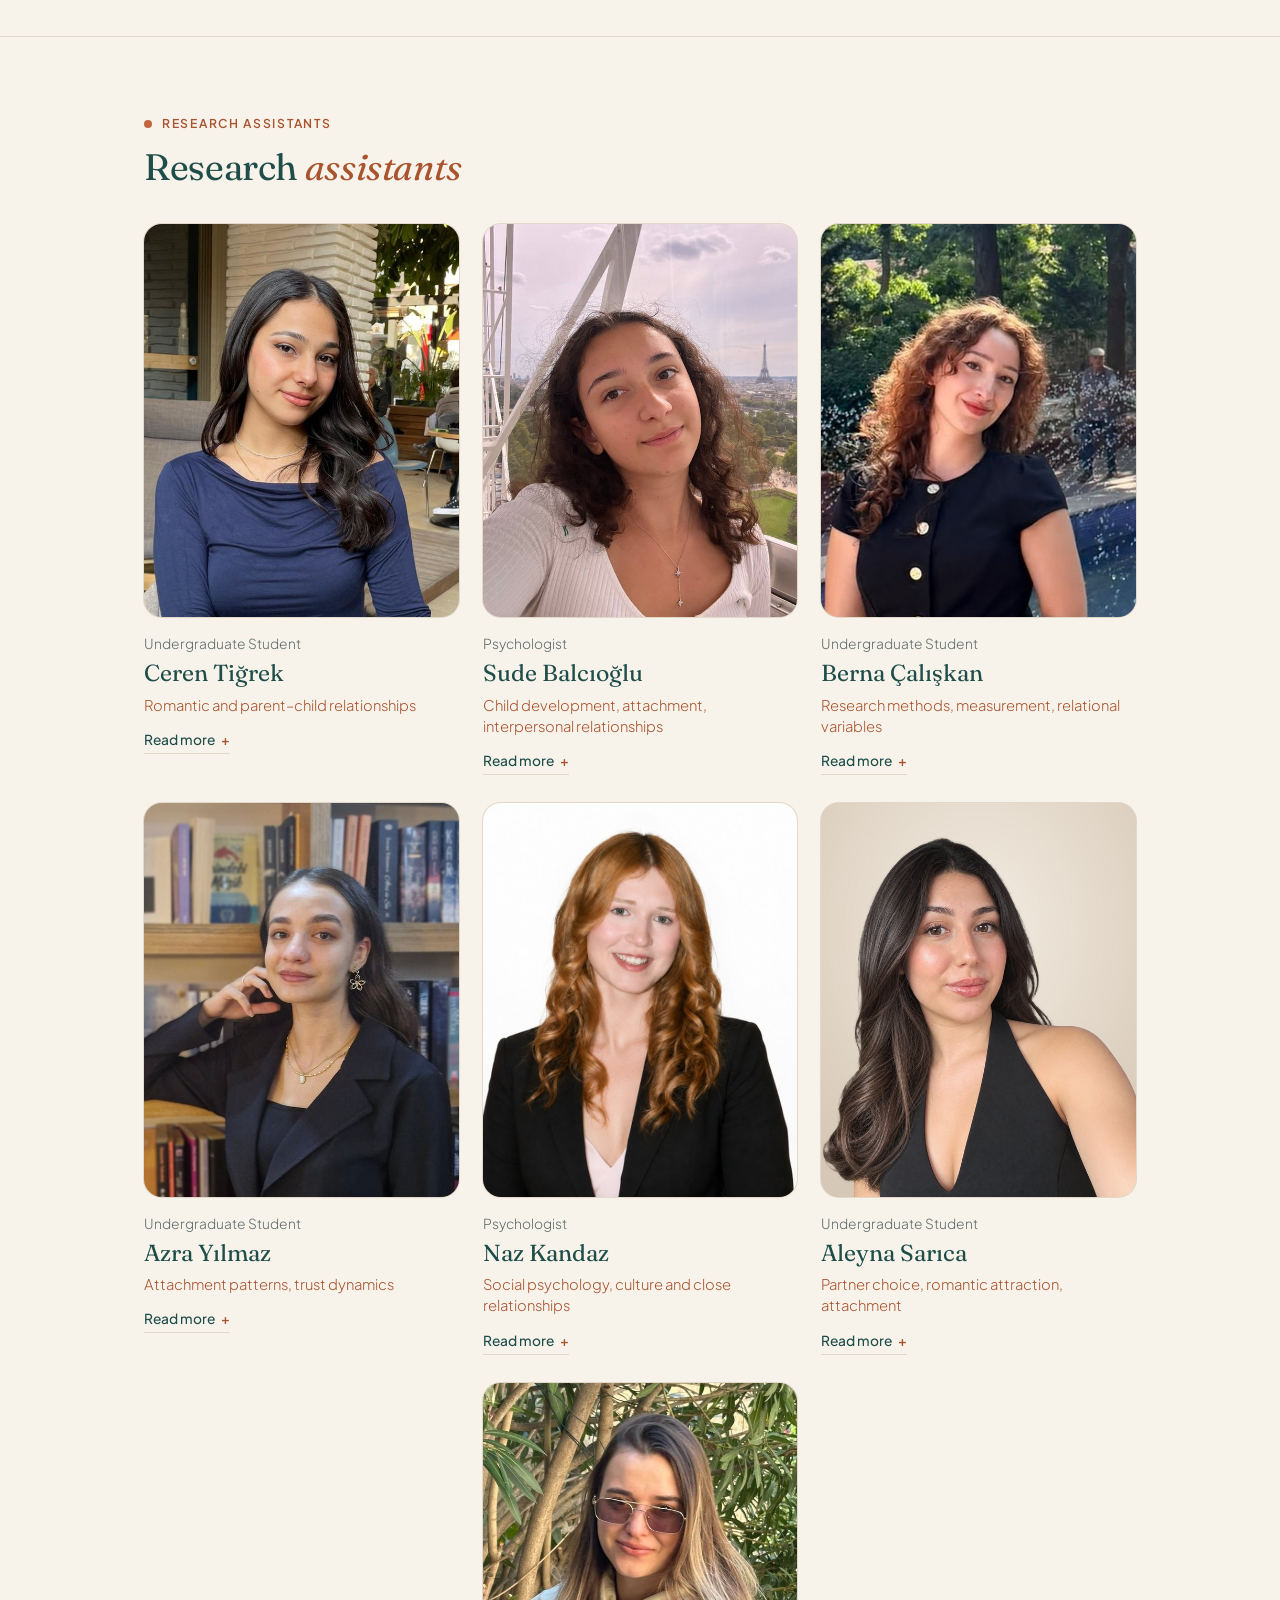
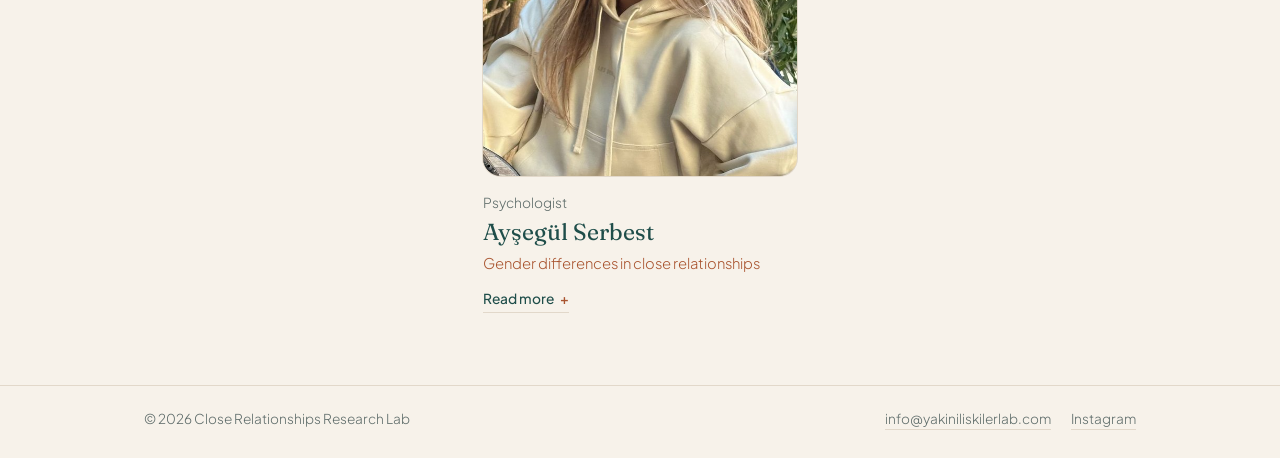
==== commit e64b16d6: "Add files via upload" ====
--- a/ekibimiz.html
+++ b/ekibimiz.html
@@ -285,16 +285,6 @@
             <p><span data-l="tr">2020’de İzmir Katip Çelebi Üniversitesi Psikoloji Bölümü’nden mezun oldu. COVID-19 salgınının sporcular üzerindeki etkilerini ve çalışanlarda tükenmişliği inceleyen TÜBİTAK projelerinde yer aldı. Uzun süredir yürüttüğü ilişki danışmanlığı çalışmalarından hareketle yakın ilişkilerde kadın ve erkek arasındaki farklılıklara odaklanıyor. Laboratuvarda bu alanda araştırma sorusu belirleme, ölçek ve envanterlerle veri toplama ve hipotez sınama süreçlerinde deneyim kazanarak üretmeyi hedefliyor.</span><span data-l="en">She graduated from the Department of Psychology at İzmir Katip Çelebi University in 2020. She took part in TÜBİTAK projects examining the effects of the COVID-19 pandemic on athletes and burnout among employees. Drawing on her long-standing work in relationship counseling, she focuses on differences between women and men in close relationships. In the lab she aims to gain experience in formulating research questions, collecting data with scales and inventories, and testing hypotheses in this area.</span></p>
           </details>
         </article>
-        <article class="member">
-          <div class="member-ph"><img class="logo-light" src="mark-light.png" alt=""><img class="logo-dark" src="mark-dark.png" alt=""></div>
-          <p class="member-title"><span data-l="tr">Lisans Öğrencisi</span><span data-l="en">Undergraduate Student</span></p>
-          <h3 class="member-name">Selma İnan</h3>
-          <p class="member-focus"><span data-l="tr">Yakın ilişkilerde araştırma süreci</span><span data-l="en">The research process in close relationships</span></p>
-          <details>
-            <summary><span data-l="tr">Devamını oku</span><span data-l="en">Read more</span></summary>
-            <p><span data-l="tr">İstanbul Medipol Üniversitesi Psikolojik Danışmanlık ve Rehberlik Bölümü 3. sınıf öğrencisi. Yakın ilişkilere dair herkesin merak ettiği soruların bilimsel olarak nasıl ele alındığını araştırmanın mutfağında öğrenmek istiyor. Laboratuvarda veri toplama, verinin analize hazırlanması ve literatür taraması süreçlerinde pratik deneyim kazanarak bir araştırma sorusunu adım adım işleyebilen yetkin bir araştırmacı bakış açısı edinmeyi hedefliyor.</span><span data-l="en">A third-year student in the Department of Psychological Counseling and Guidance at Istanbul Medipol University. She wants to learn, from inside the research process, how the questions everyone wonders about in close relationships are addressed scientifically. In the lab she aims to gain hands-on experience in data collection, preparing data for analysis and literature reviews, developing a researcher’s perspective that can work through a research question step by step.</span></p>
-          </details>
-        </article>
       </div>
     </div>
   </section>
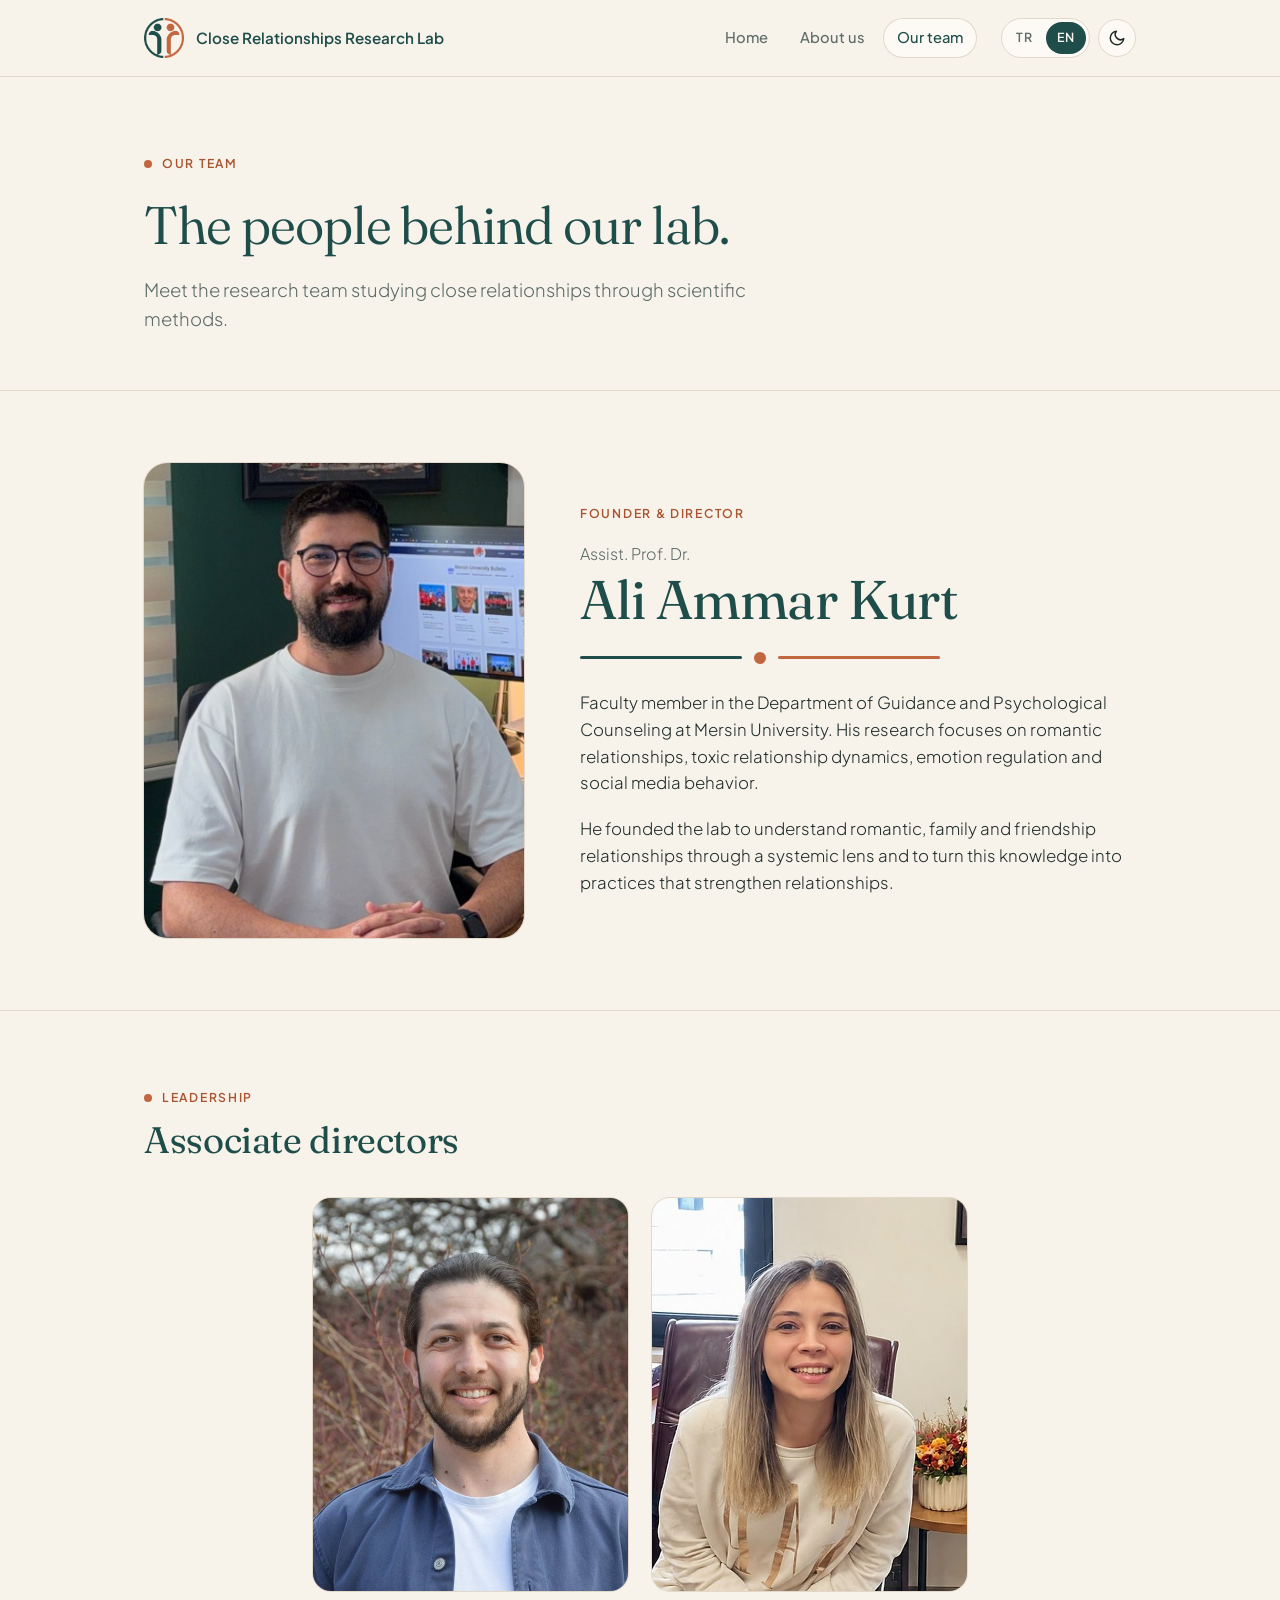
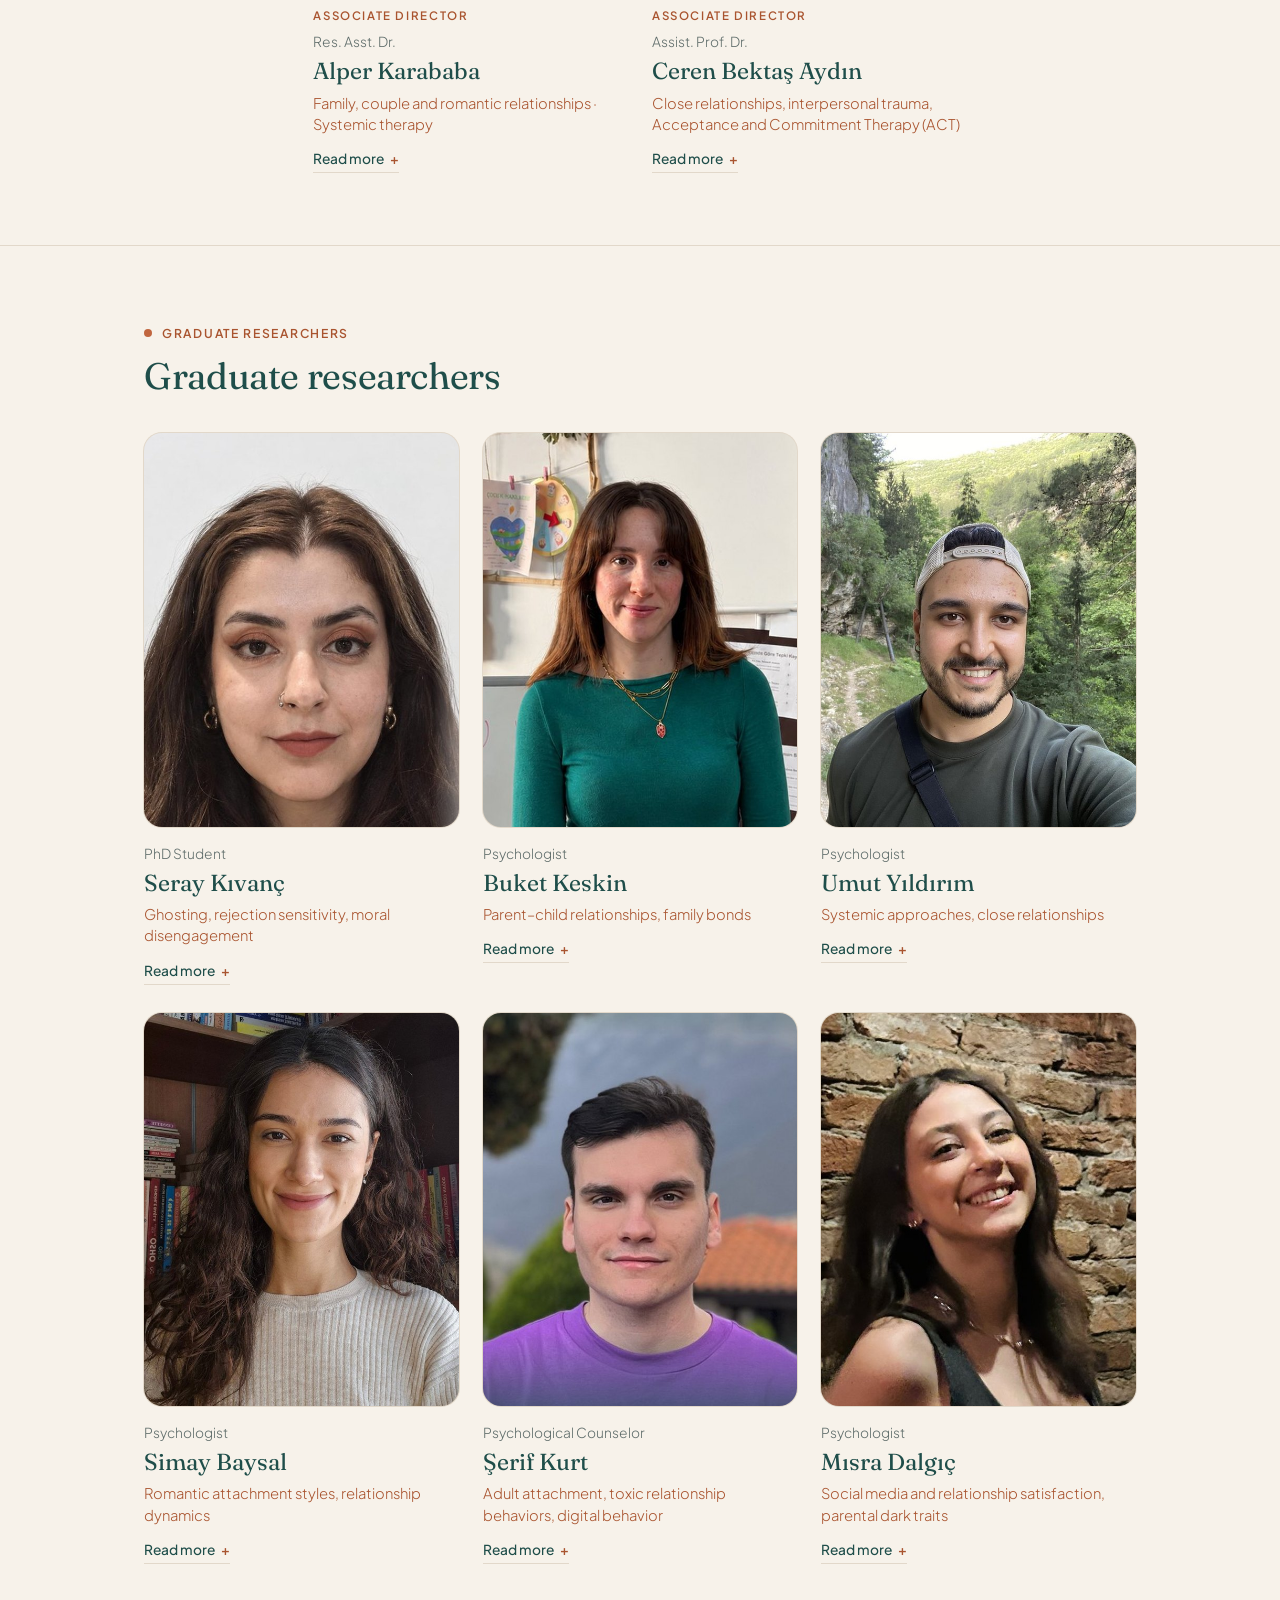
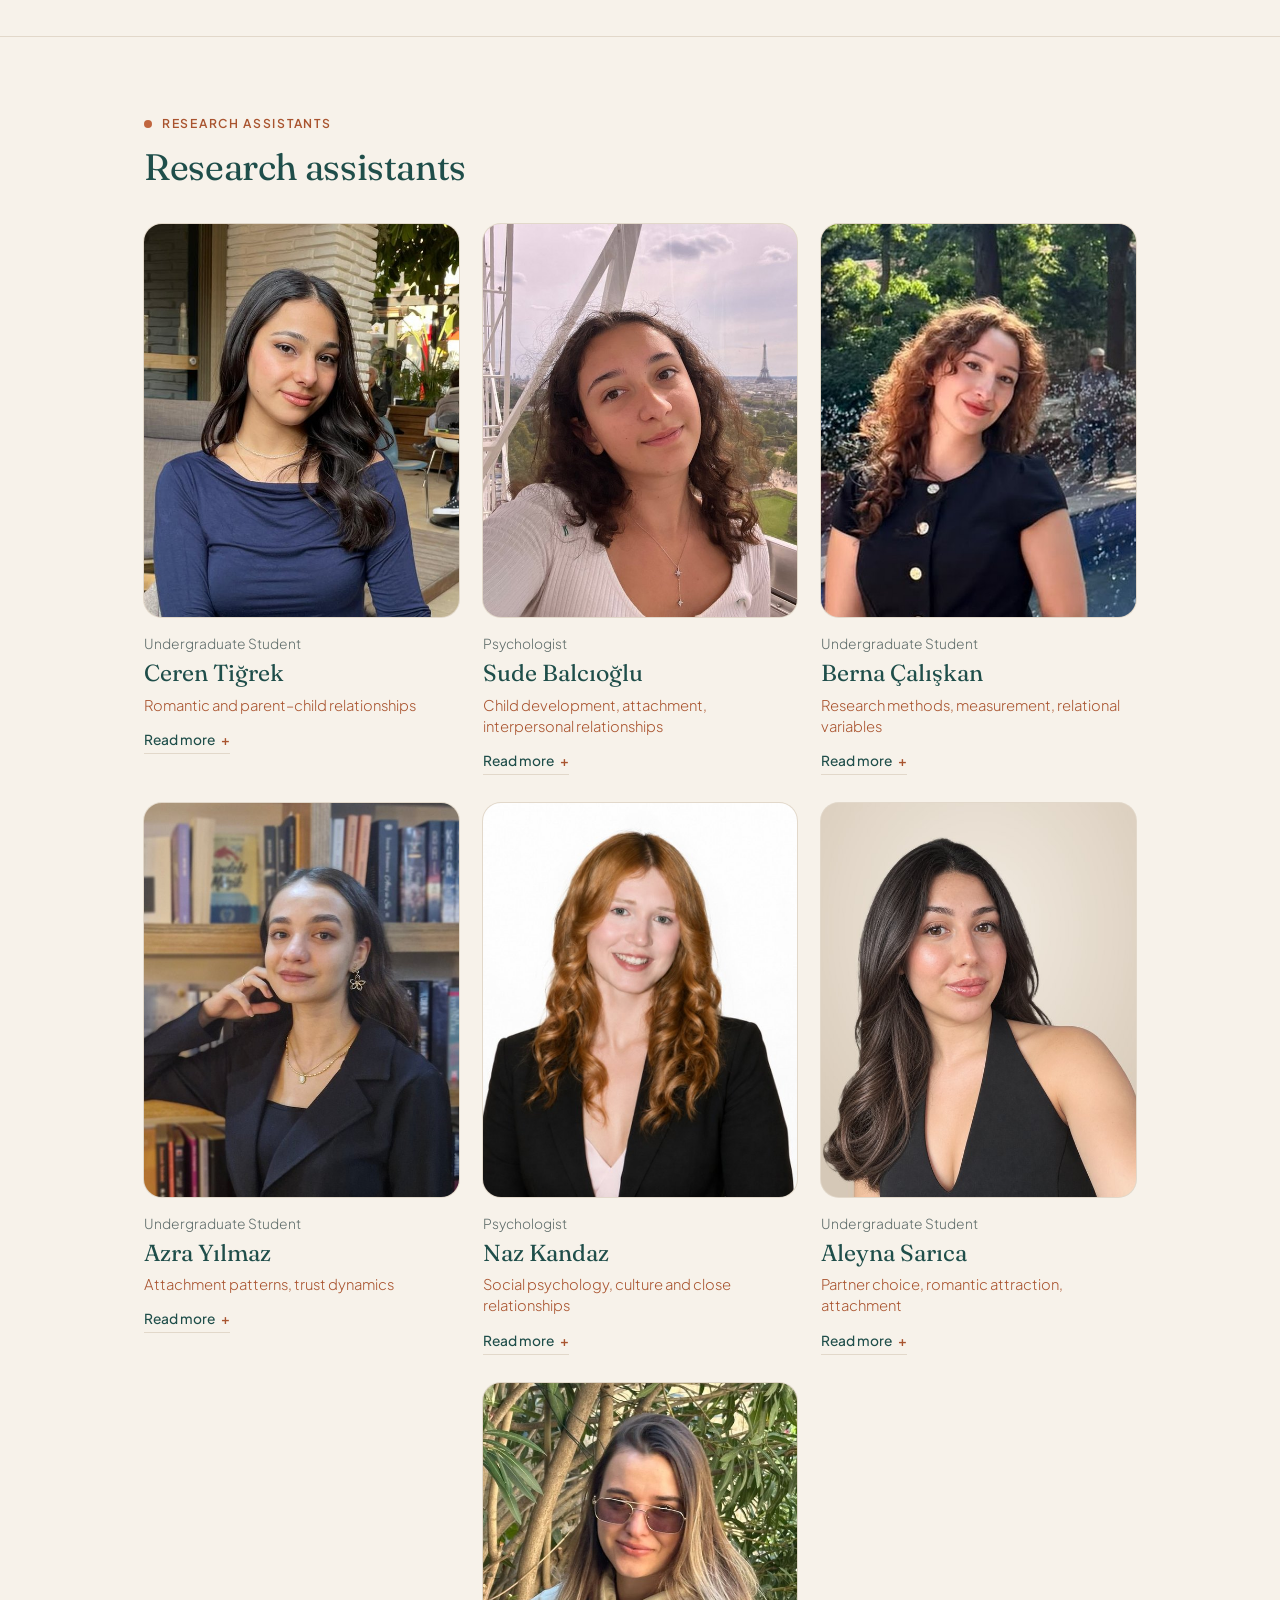
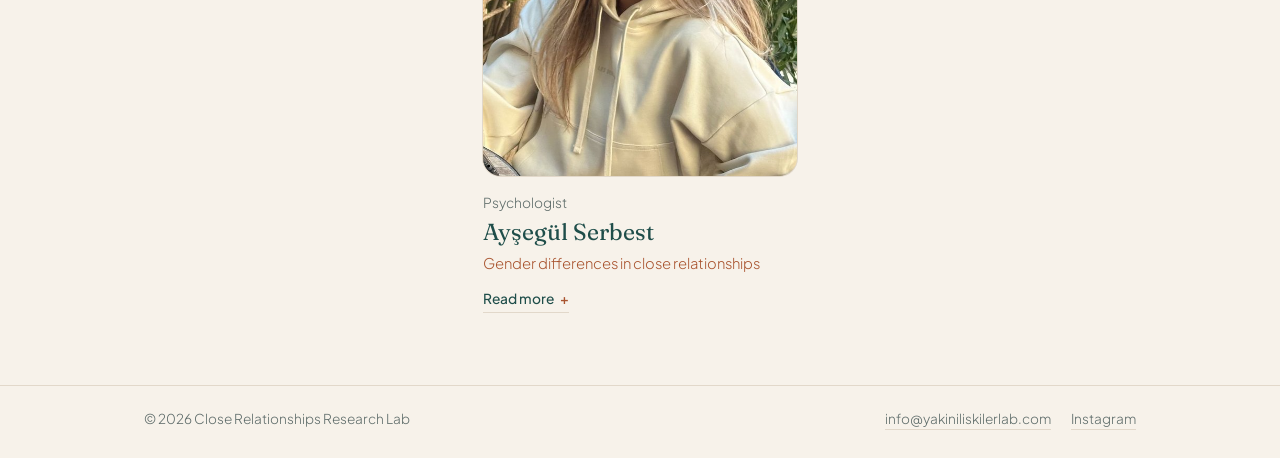
==== commit 4e1cd3e7: "Add files via upload" ====
--- a/ekibimiz.html
+++ b/ekibimiz.html
@@ -38,8 +38,8 @@
 <link rel="preconnect" href="https://fonts.googleapis.com">
 <link rel="preconnect" href="https://fonts.gstatic.com" crossorigin>
 <link href="https://fonts.googleapis.com/css2?family=Fraunces:ital,opsz,wght@0,9..144,300..600;1,9..144,300..600&family=Plus+Jakarta+Sans:wght@300;400;500;600&display=swap" rel="stylesheet">
-<link rel="stylesheet" href="site.css?v=2026-10-20d">
-<script src="site.js?v=2026-10-20d" defer></script>
+<link rel="stylesheet" href="site.css?v=2026-10-22">
+<script src="site.js?v=2026-10-22" defer></script>
 </head>
 <body>
 
--- a/site.css
+++ b/site.css
@@ -114,7 +114,7 @@
   font-size: clamp(2.2rem, 5.2vw, 3.7rem); line-height: 1.08; letter-spacing: -.02em;
   color: var(--brand); margin-bottom: 22px;
 }
-h1 em { font-style: italic; font-weight: 350; color: var(--accent-ink); }
+h1 em { font-style: normal; font-weight: inherit; color: inherit; }
 .lead { font-weight: 300; font-size: clamp(1rem, 1.8vw, 1.15rem); color: var(--muted); max-width: 520px; margin-bottom: 30px; }
 
 .divider { display: flex; align-items: center; gap: 12px; max-width: 520px; margin-bottom: 26px; }
@@ -214,7 +214,7 @@
   font-size: clamp(1.6rem, 3.2vw, 2.3rem); line-height: 1.15; letter-spacing: -.01em;
   color: var(--brand);
 }
-h2 em { font-style: italic; color: var(--accent-ink); }
+h2 em { font-style: normal; font-weight: inherit; color: inherit; }
 h3 { font-size: 1.02rem; font-weight: 600; color: var(--brand); margin-bottom: 6px; line-height: 1.35; }
 .prose p { font-size: 1.05rem; color: var(--ink); margin-bottom: 1.1em; max-width: 680px; }
 .prose p:last-child { margin-bottom: 0; }
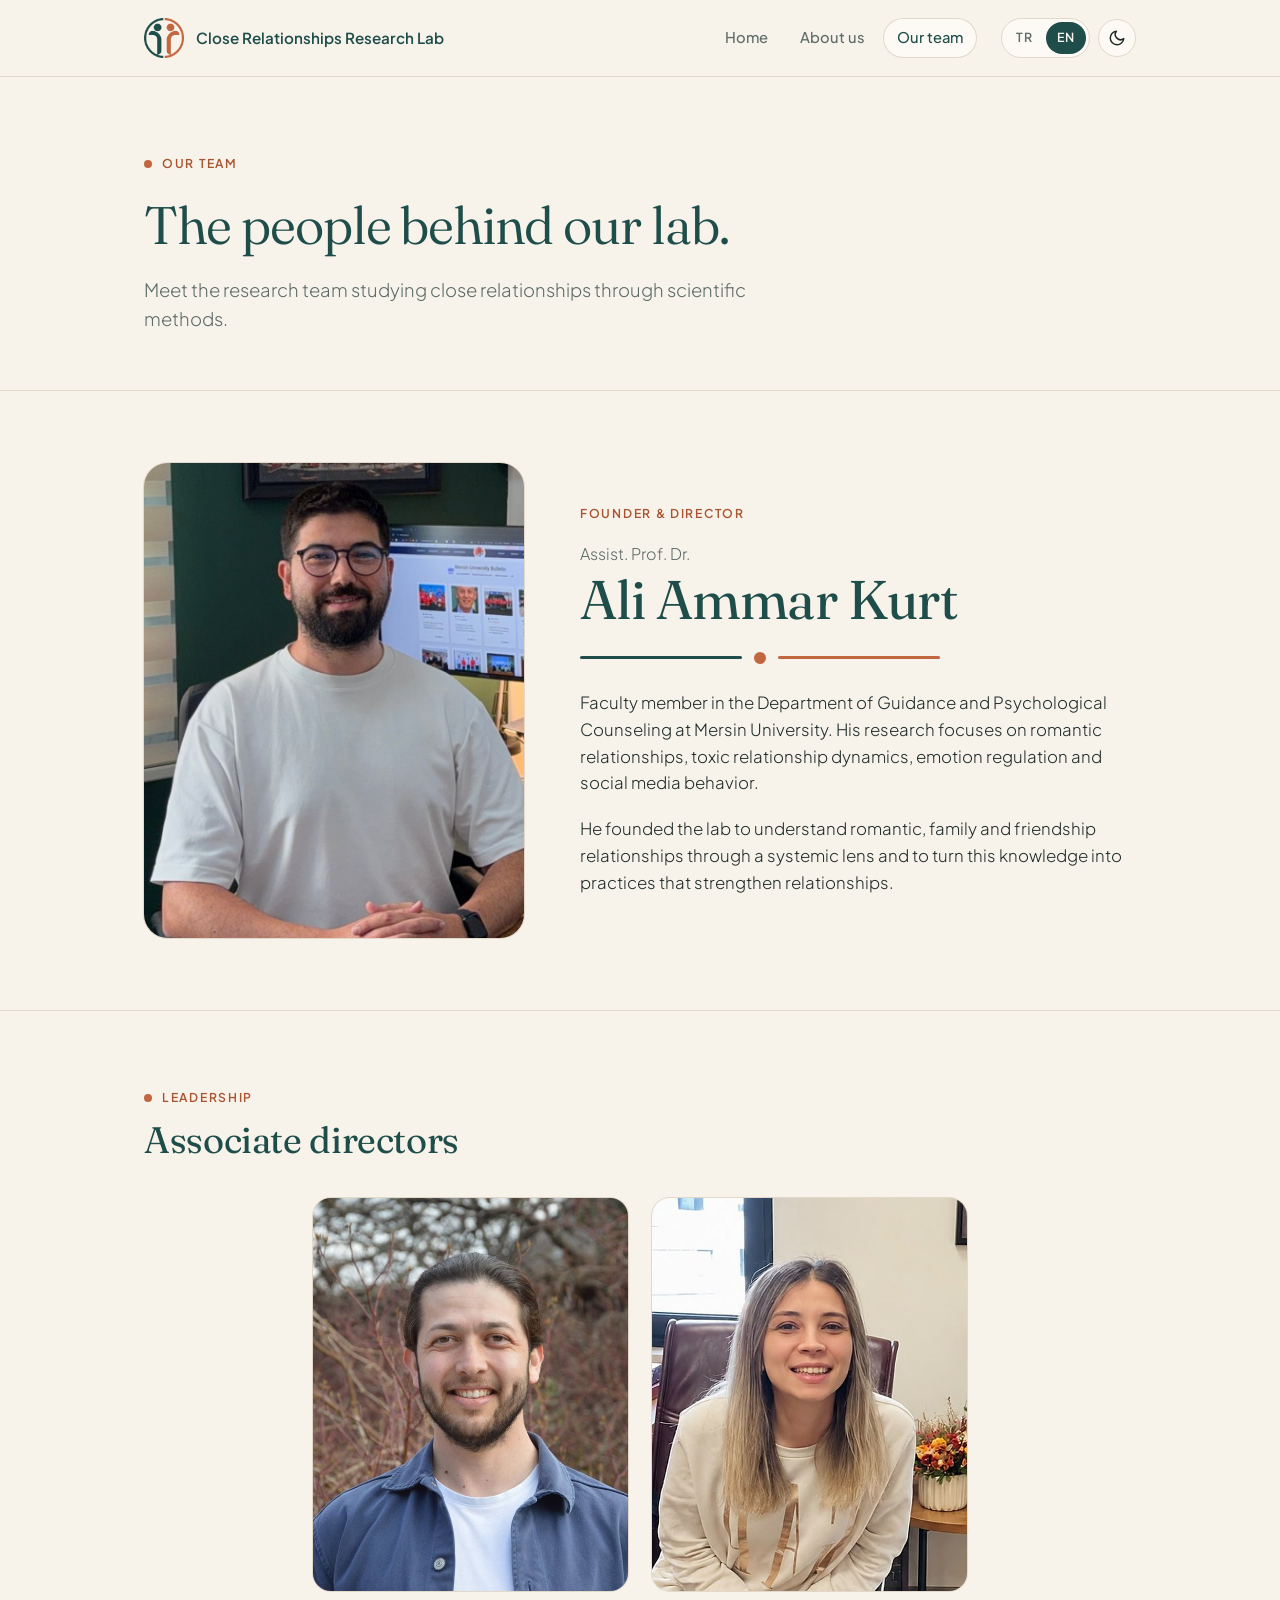
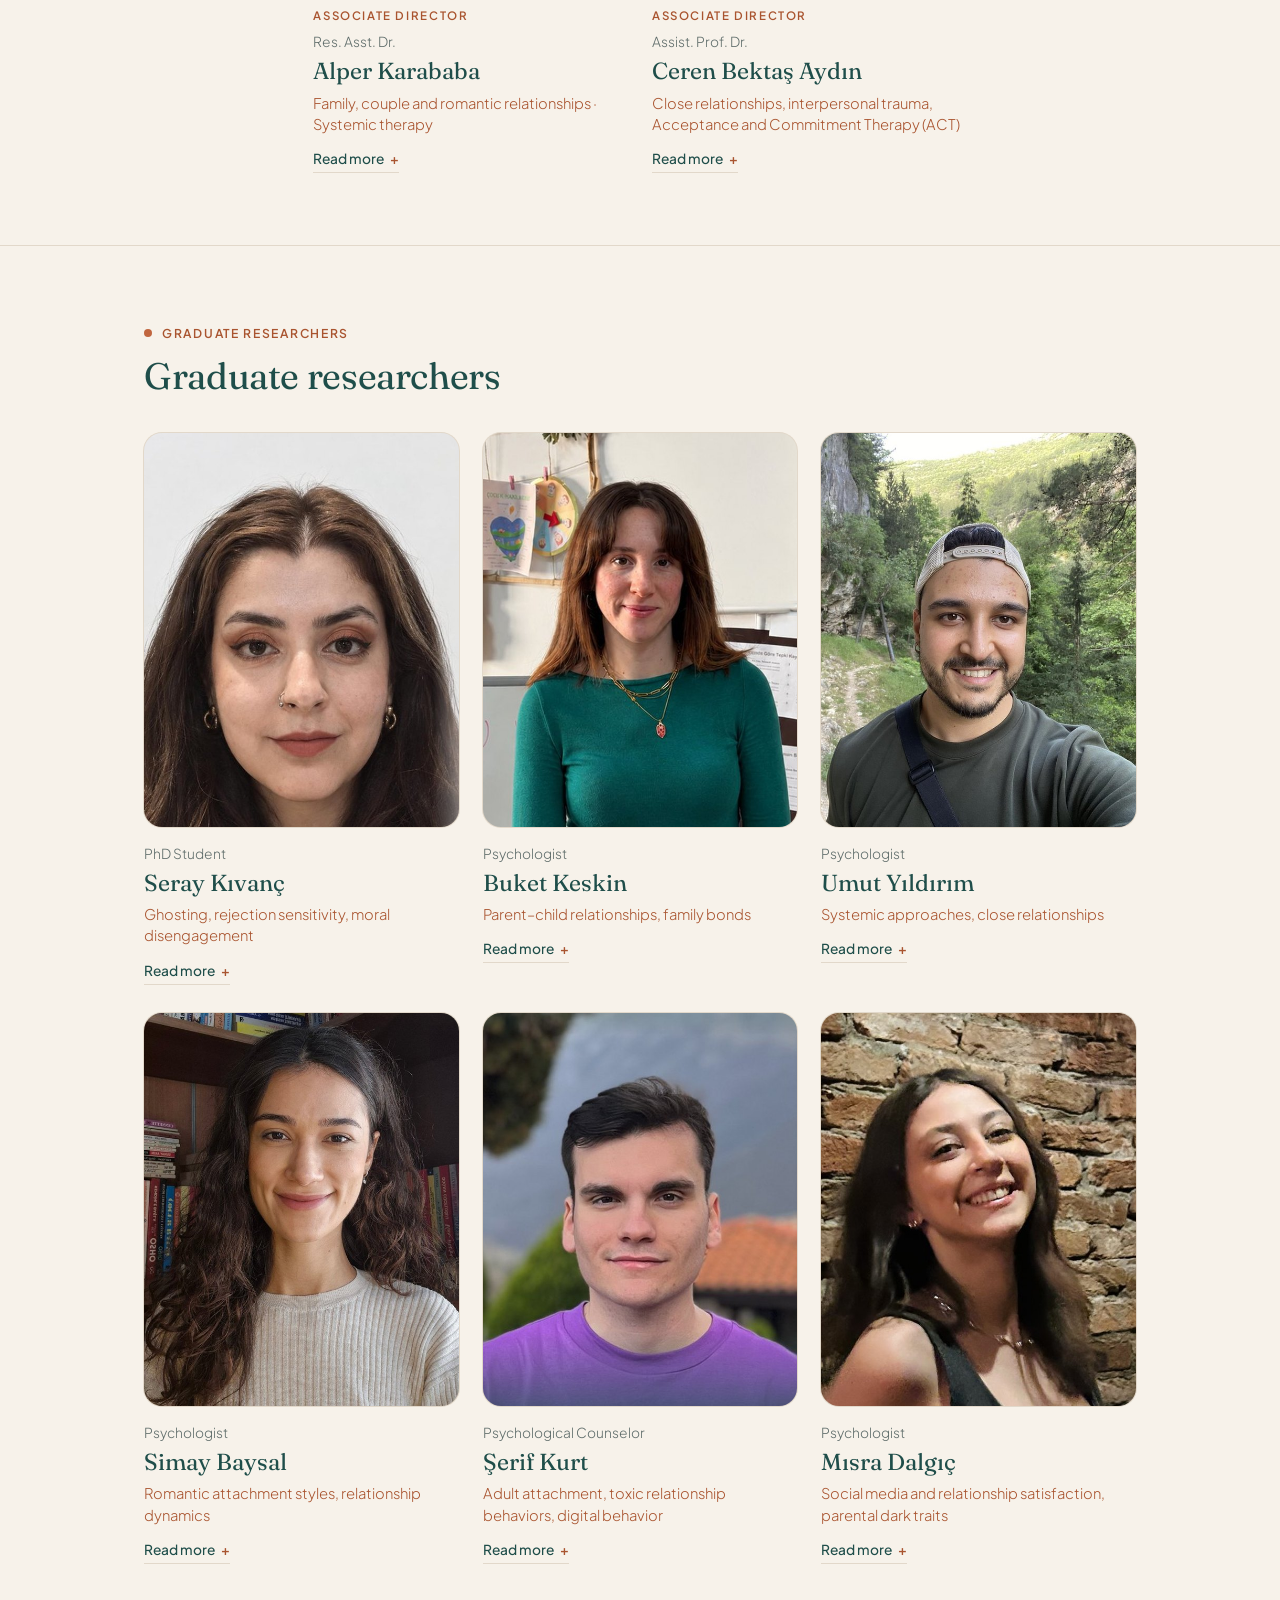
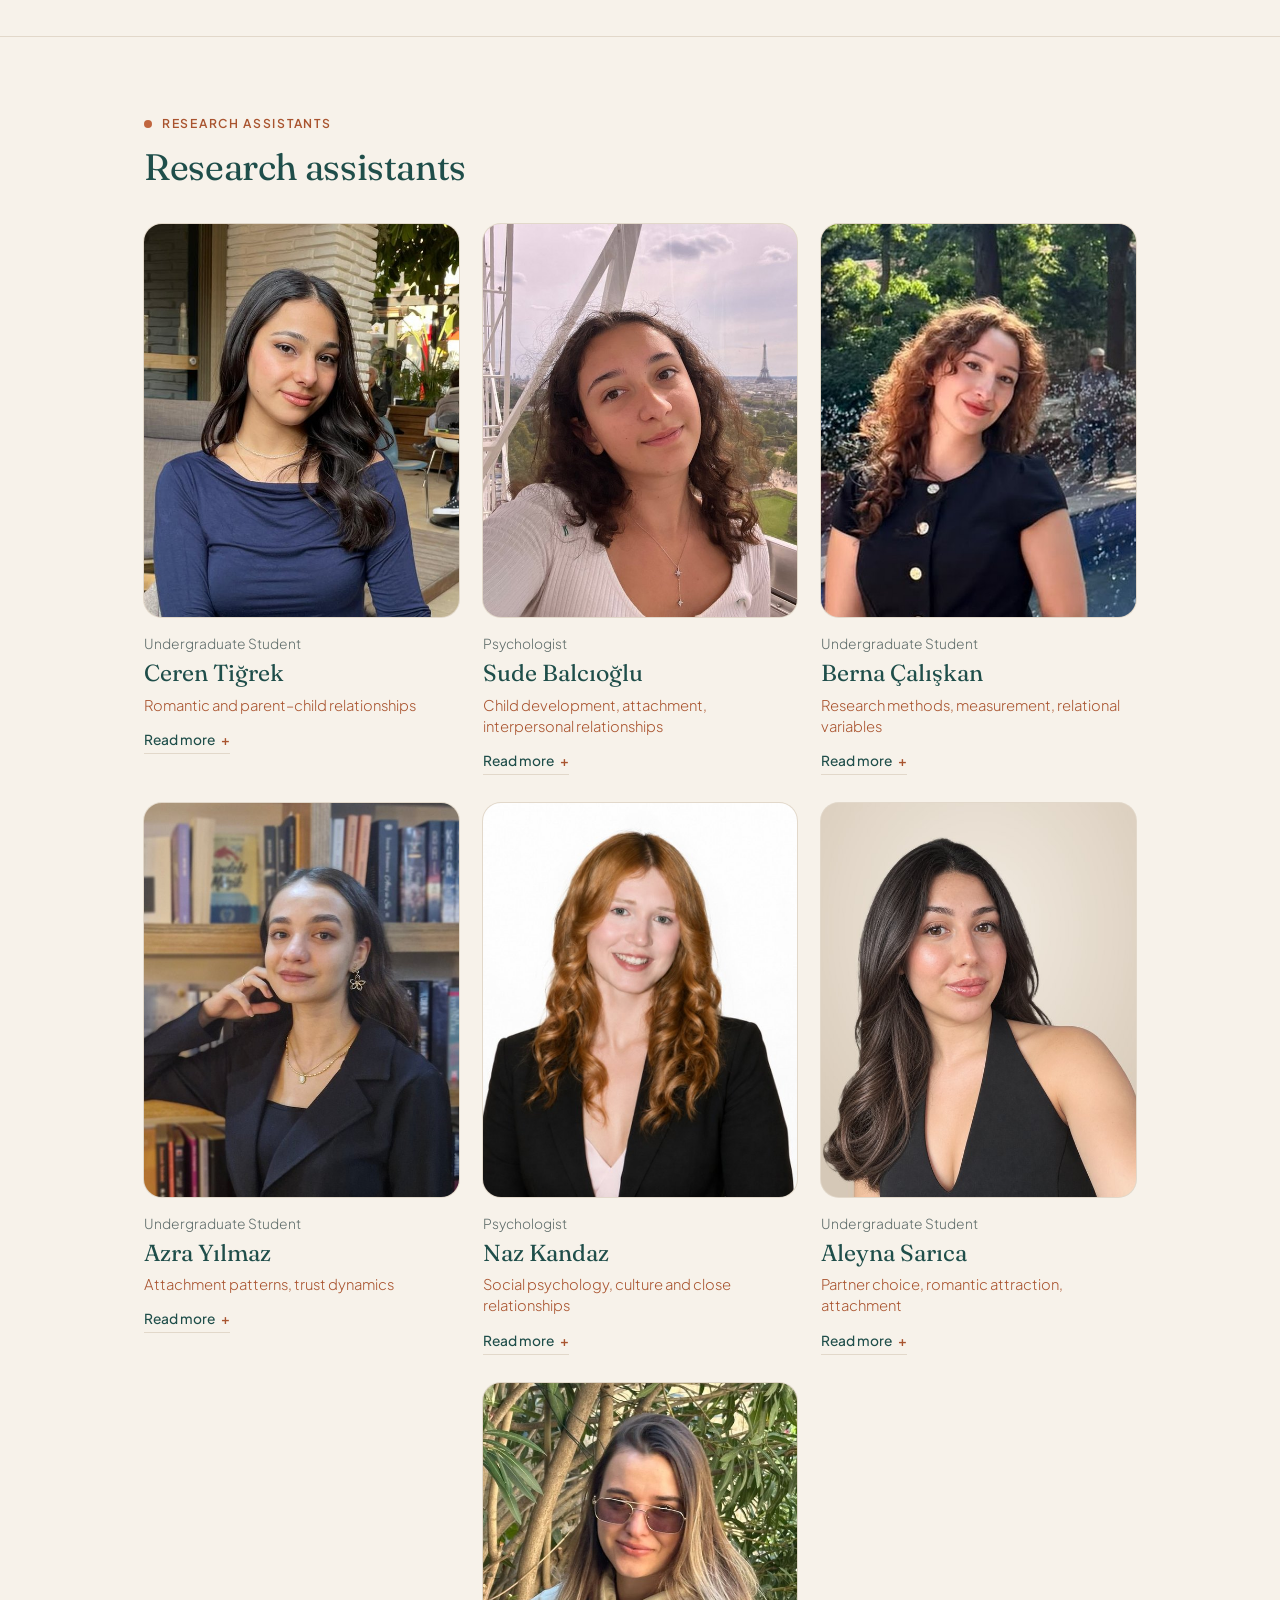
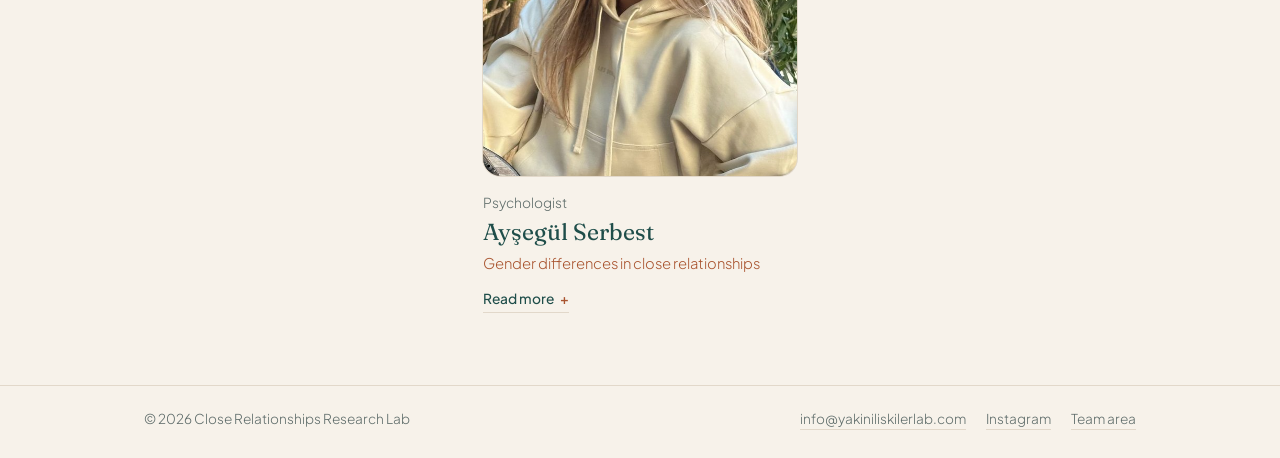
==== commit 3639ea3b: "Fikir Havuzu: giriş korumalı ekip alanı ekle Araştırmacıların teknik terim kaygısı olmadan fikir pay" ====
--- a/ekibimiz.html
+++ b/ekibimiz.html
@@ -300,6 +300,7 @@
     <span class="footer-links">
       <a href="mailto:info@yakiniliskilerlab.com">info@yakiniliskilerlab.com</a>
       <a href="https://www.instagram.com/yakin.iliskiler.lab/" target="_blank" rel="noopener">Instagram</a>
+      <a href="fikir-havuzu"><span data-l="tr">Ekip alanı</span><span data-l="en">Team area</span></a>
     </span>
   </div>
 </footer>
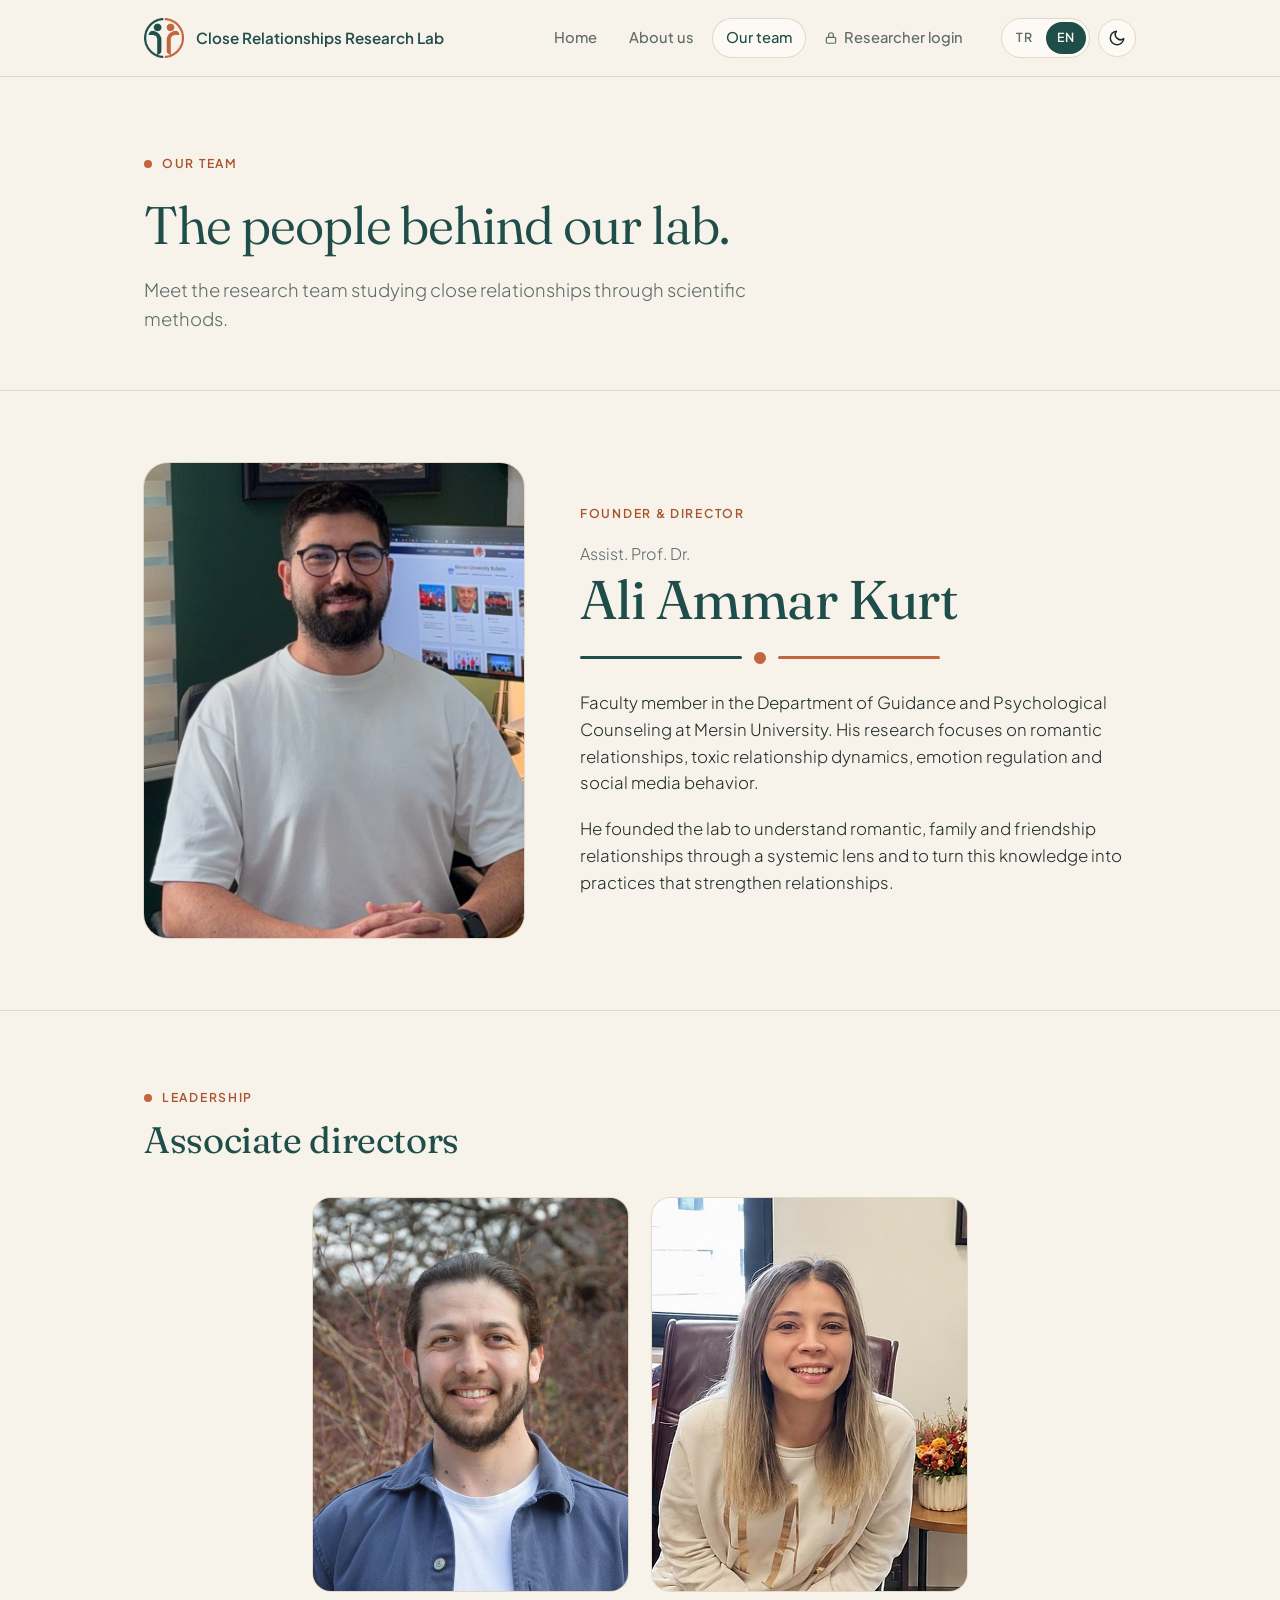
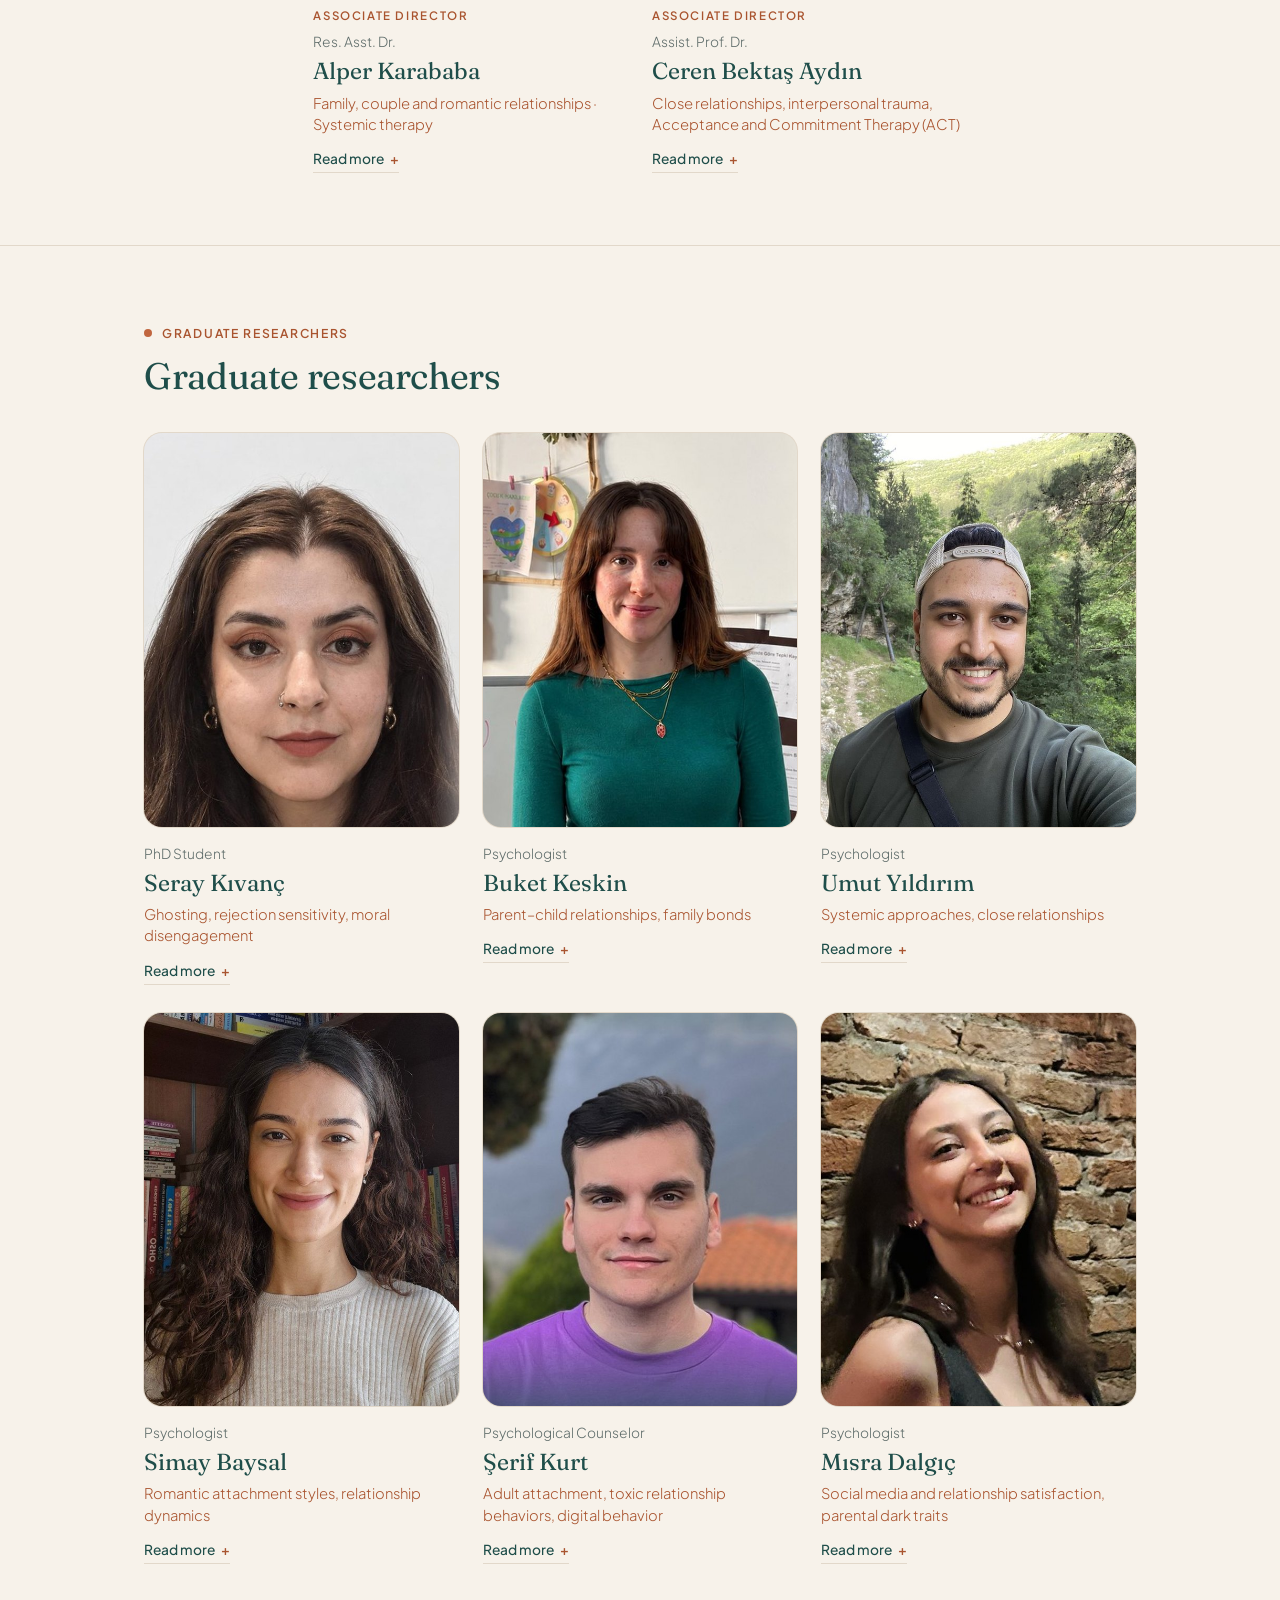
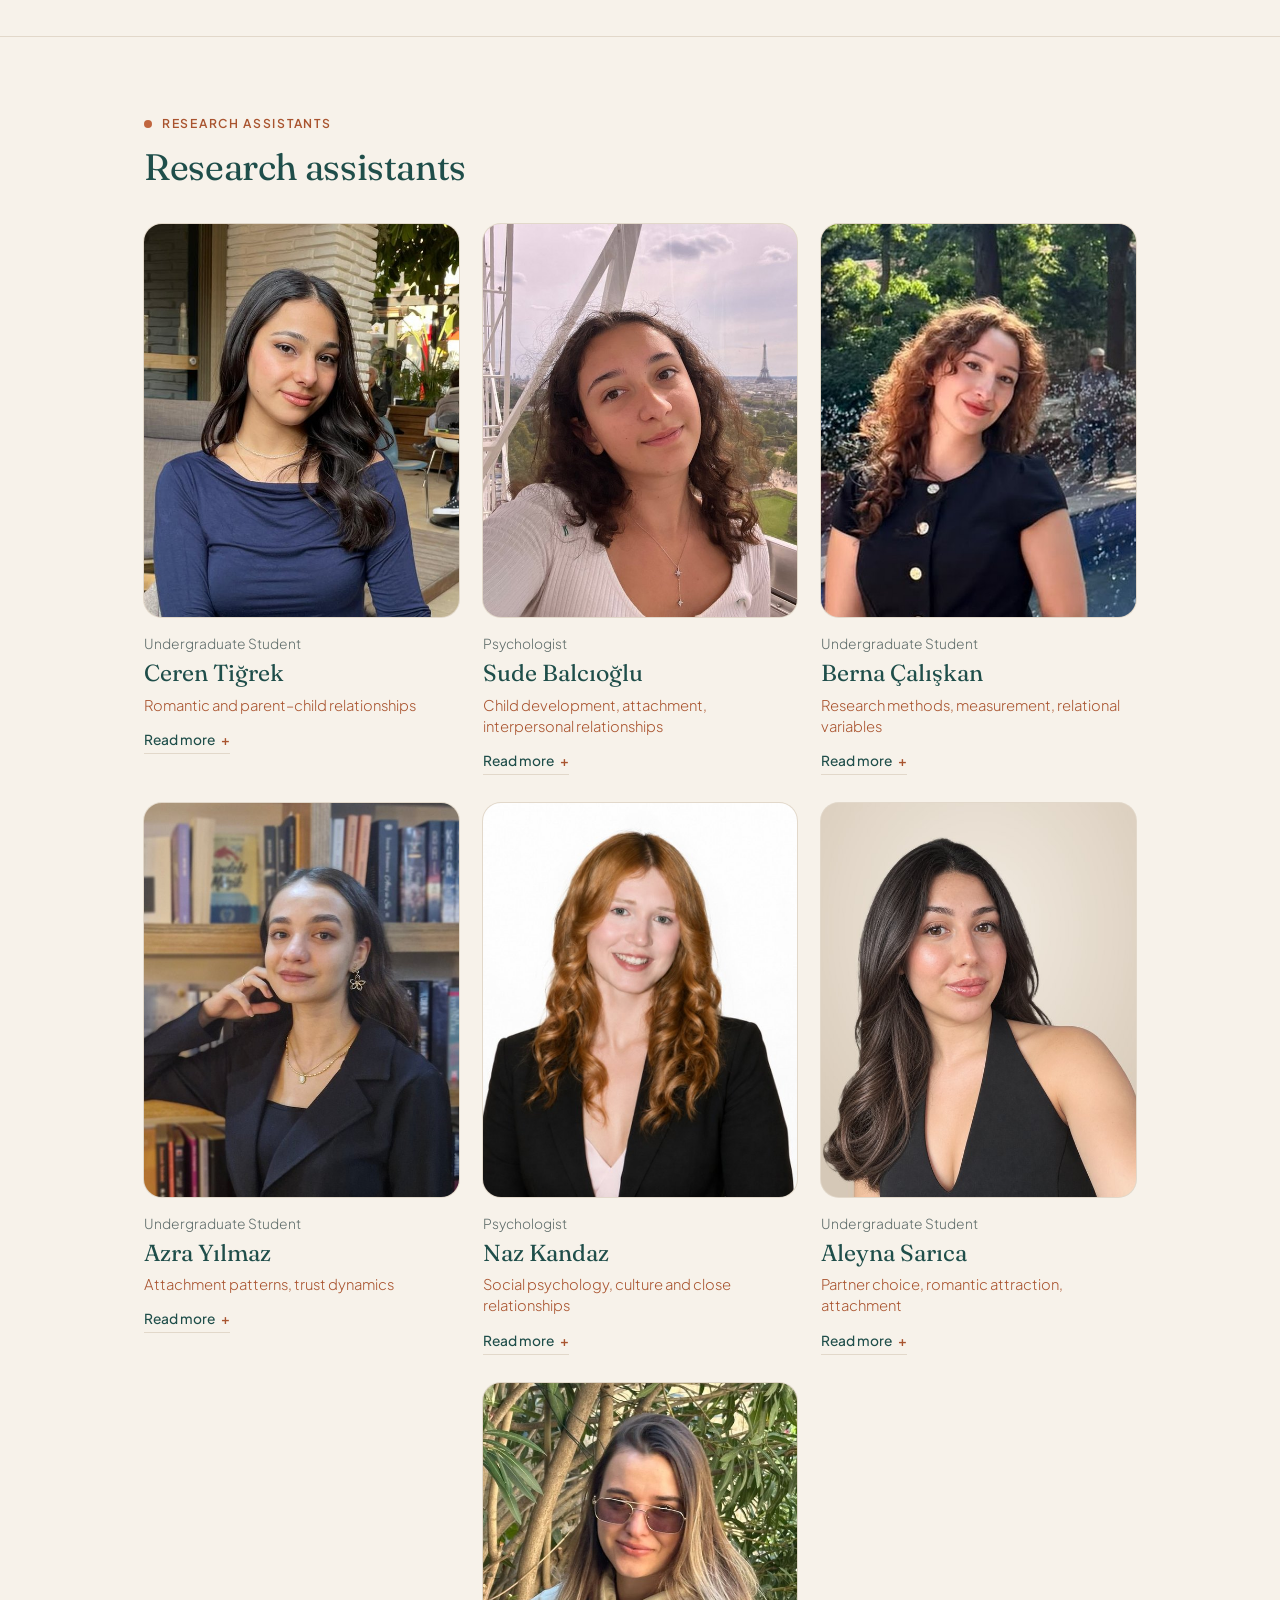
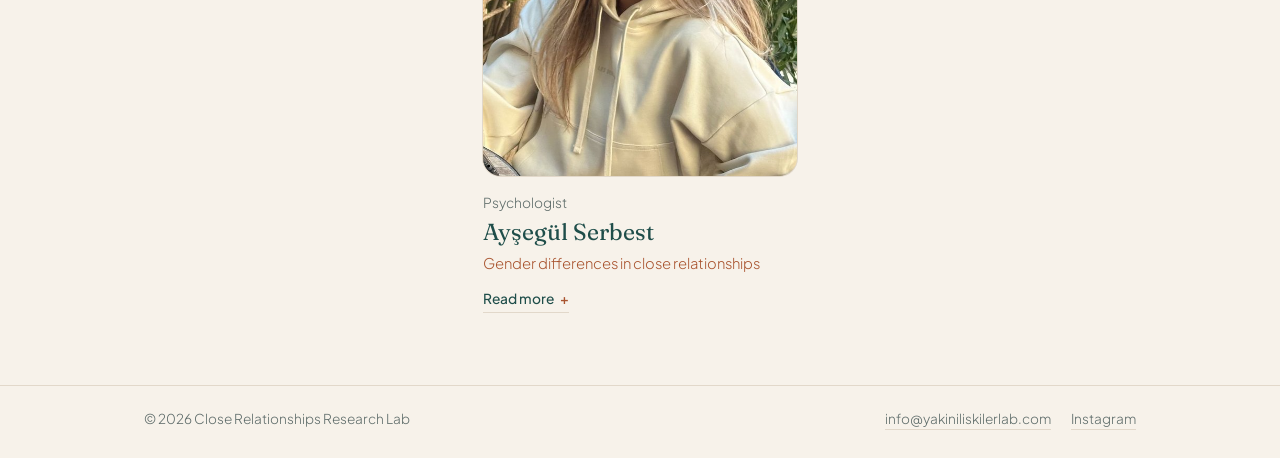
==== commit 8d402eff: "Üst menüye Araştırmacı Girişi sekmesi; Fikir Havuzu başlığını sadeleştir Co-Authored-By: Claude Opus" ====
--- a/ekibimiz.html
+++ b/ekibimiz.html
@@ -59,6 +59,7 @@
       <a href="./"><span data-l="tr">Ana Sayfa</span><span data-l="en">Home</span></a>
       <a href="hakkimizda"><span data-l="tr">Hakkımızda</span><span data-l="en">About us</span></a>
       <a href="ekibimiz" aria-current="page"><span data-l="tr">Ekibimiz</span><span data-l="en">Our team</span></a>
+      <a href="fikir-havuzu"><svg viewBox="0 0 24 24" width="14" height="14" fill="none" stroke="currentColor" stroke-width="2" stroke-linecap="round" stroke-linejoin="round" aria-hidden="true" style="vertical-align:-2px;margin-right:6px"><rect x="4" y="11" width="16" height="10" rx="2"/><path d="M8 11V7a4 4 0 0 1 8 0v4"/></svg><span data-l="tr">Araştırmacı Girişi</span><span data-l="en">Researcher login</span></a>
     </nav>
 
     <div class="controls">
@@ -300,7 +301,6 @@
     <span class="footer-links">
       <a href="mailto:info@yakiniliskilerlab.com">info@yakiniliskilerlab.com</a>
       <a href="https://www.instagram.com/yakin.iliskiler.lab/" target="_blank" rel="noopener">Instagram</a>
-      <a href="fikir-havuzu"><span data-l="tr">Ekip alanı</span><span data-l="en">Team area</span></a>
     </span>
   </div>
 </footer>
